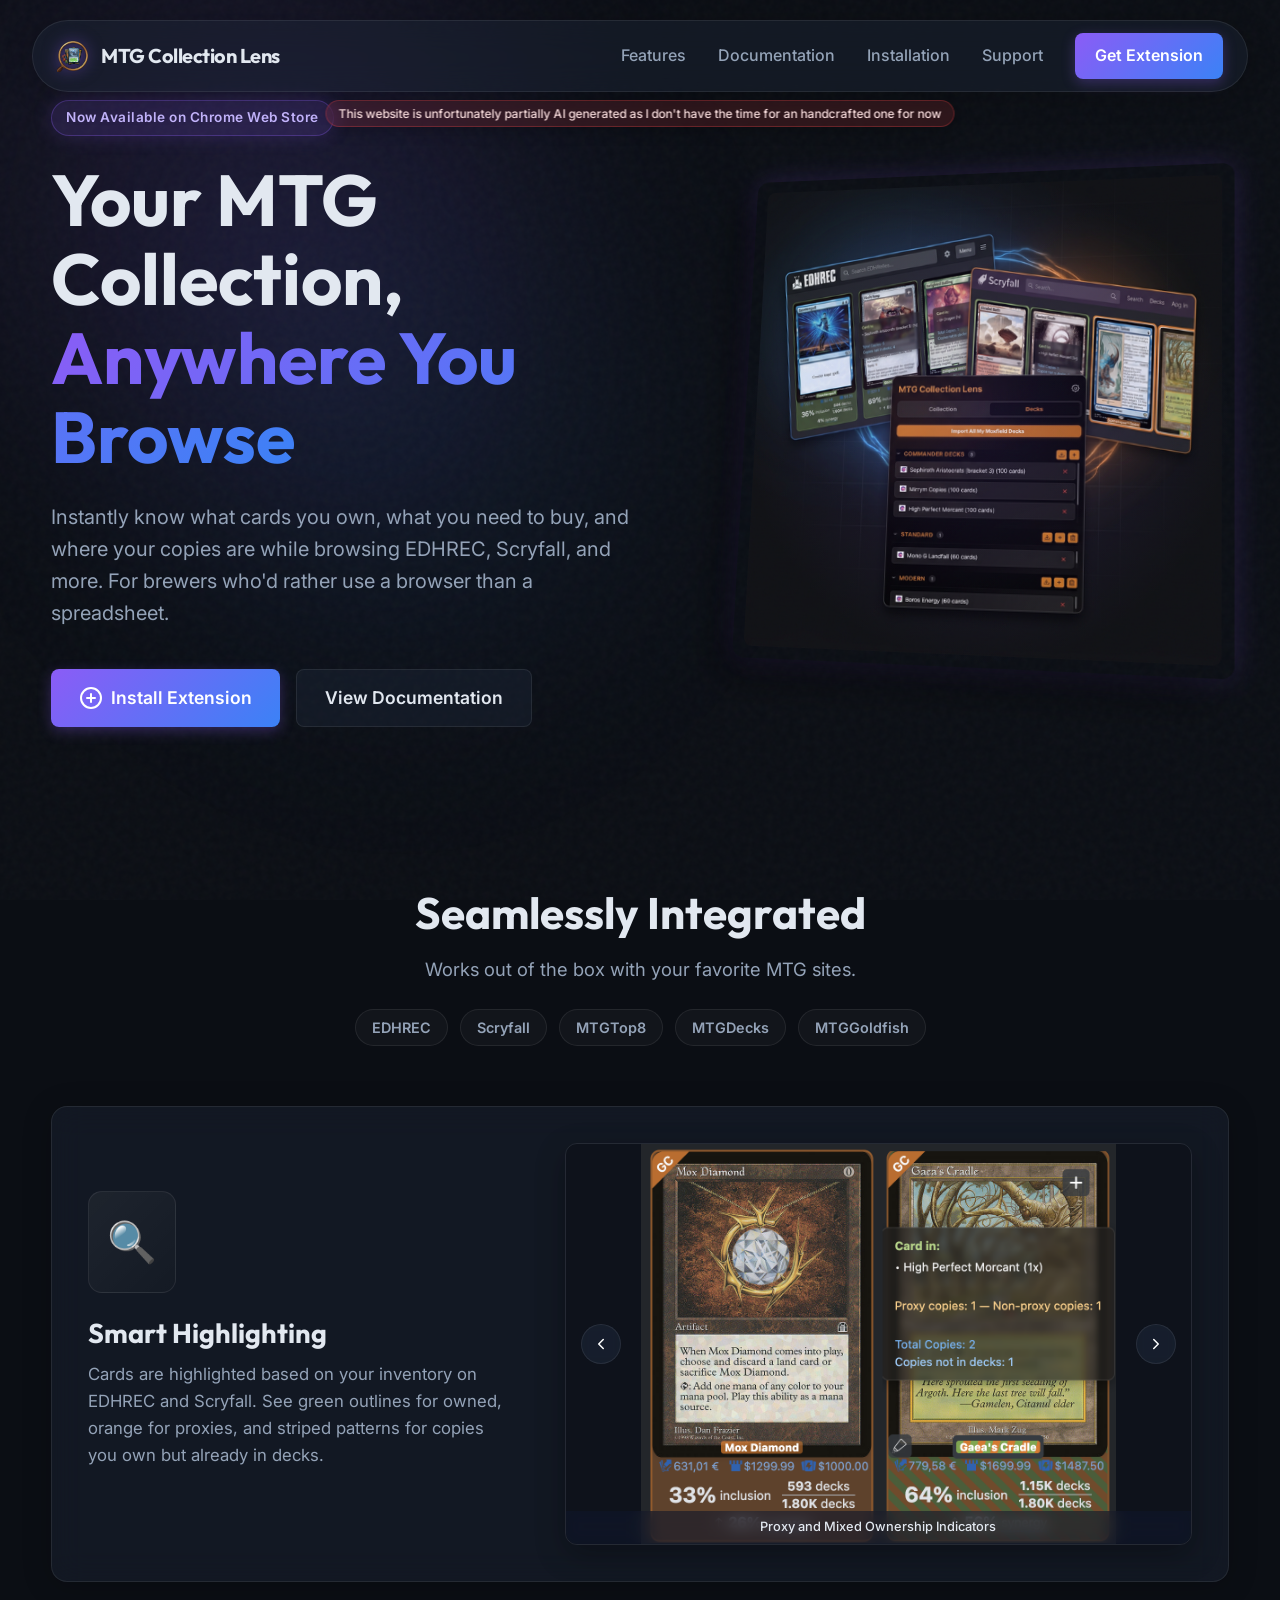
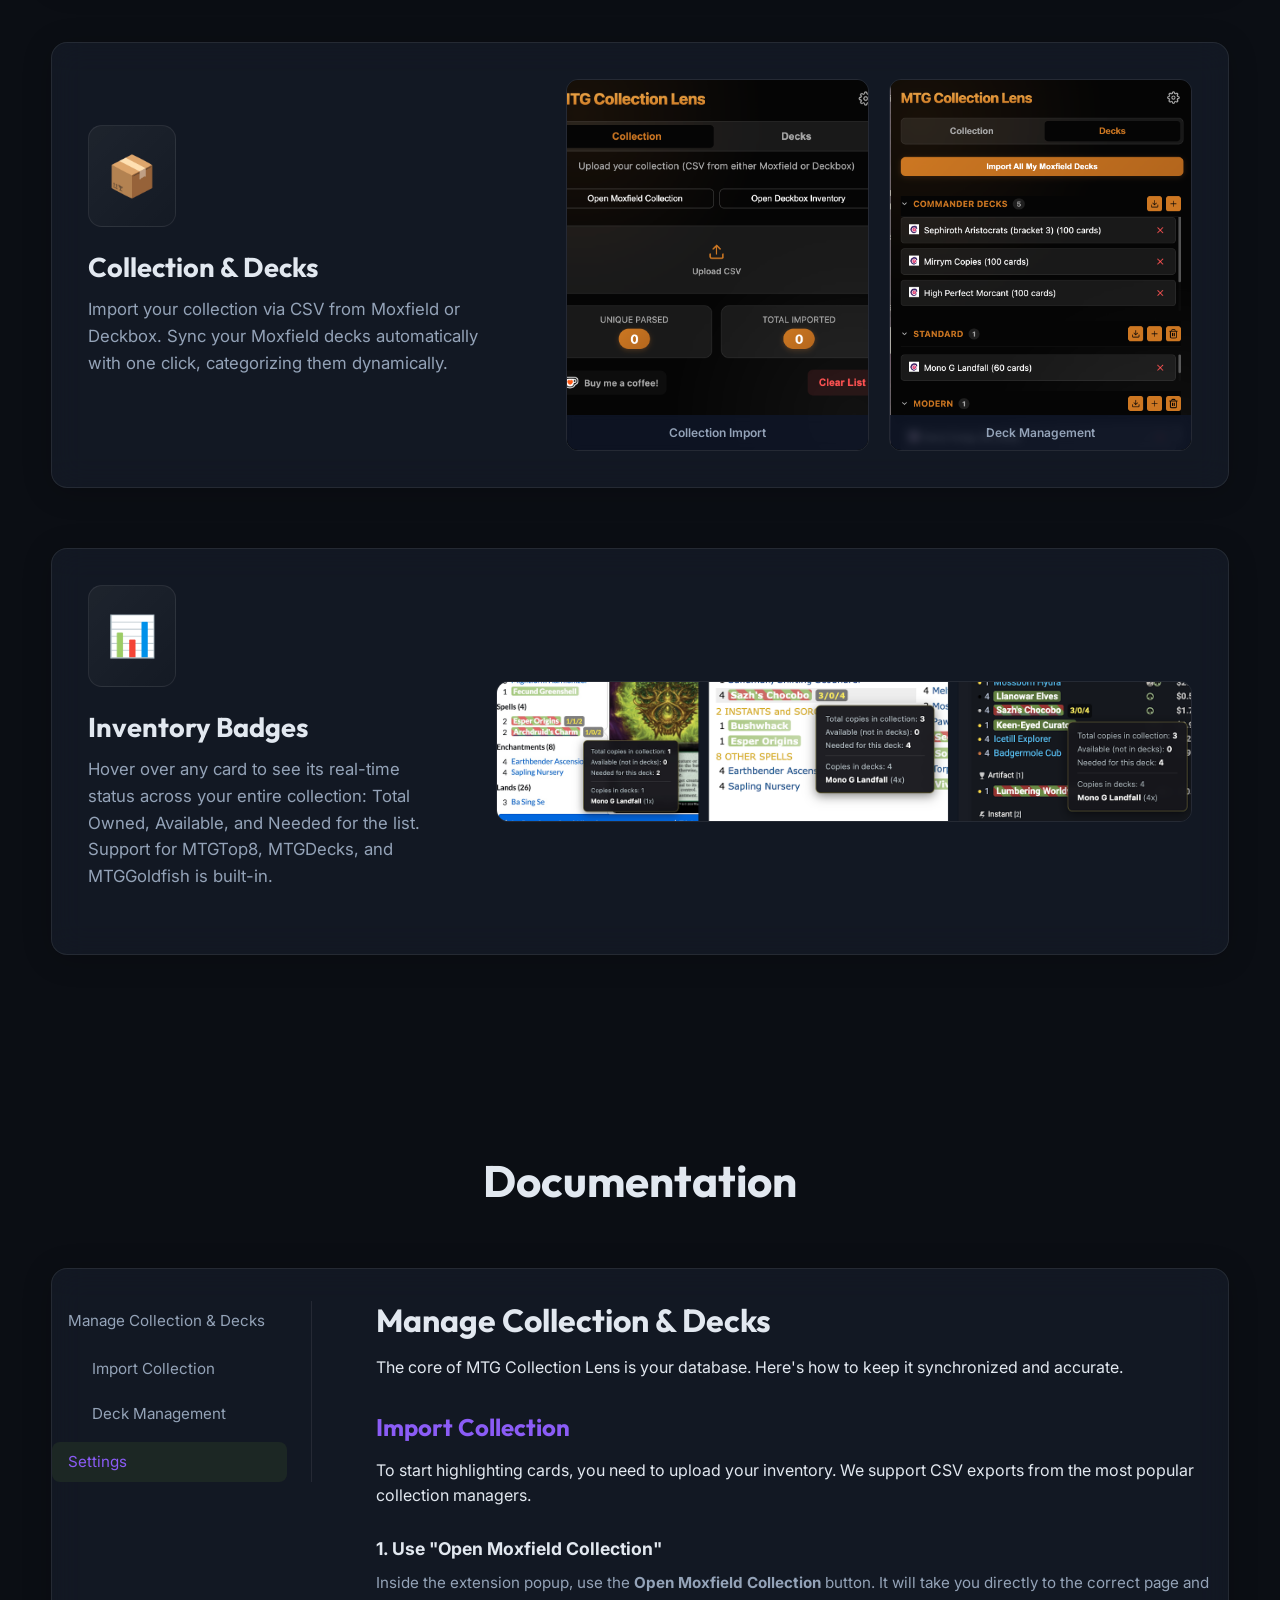
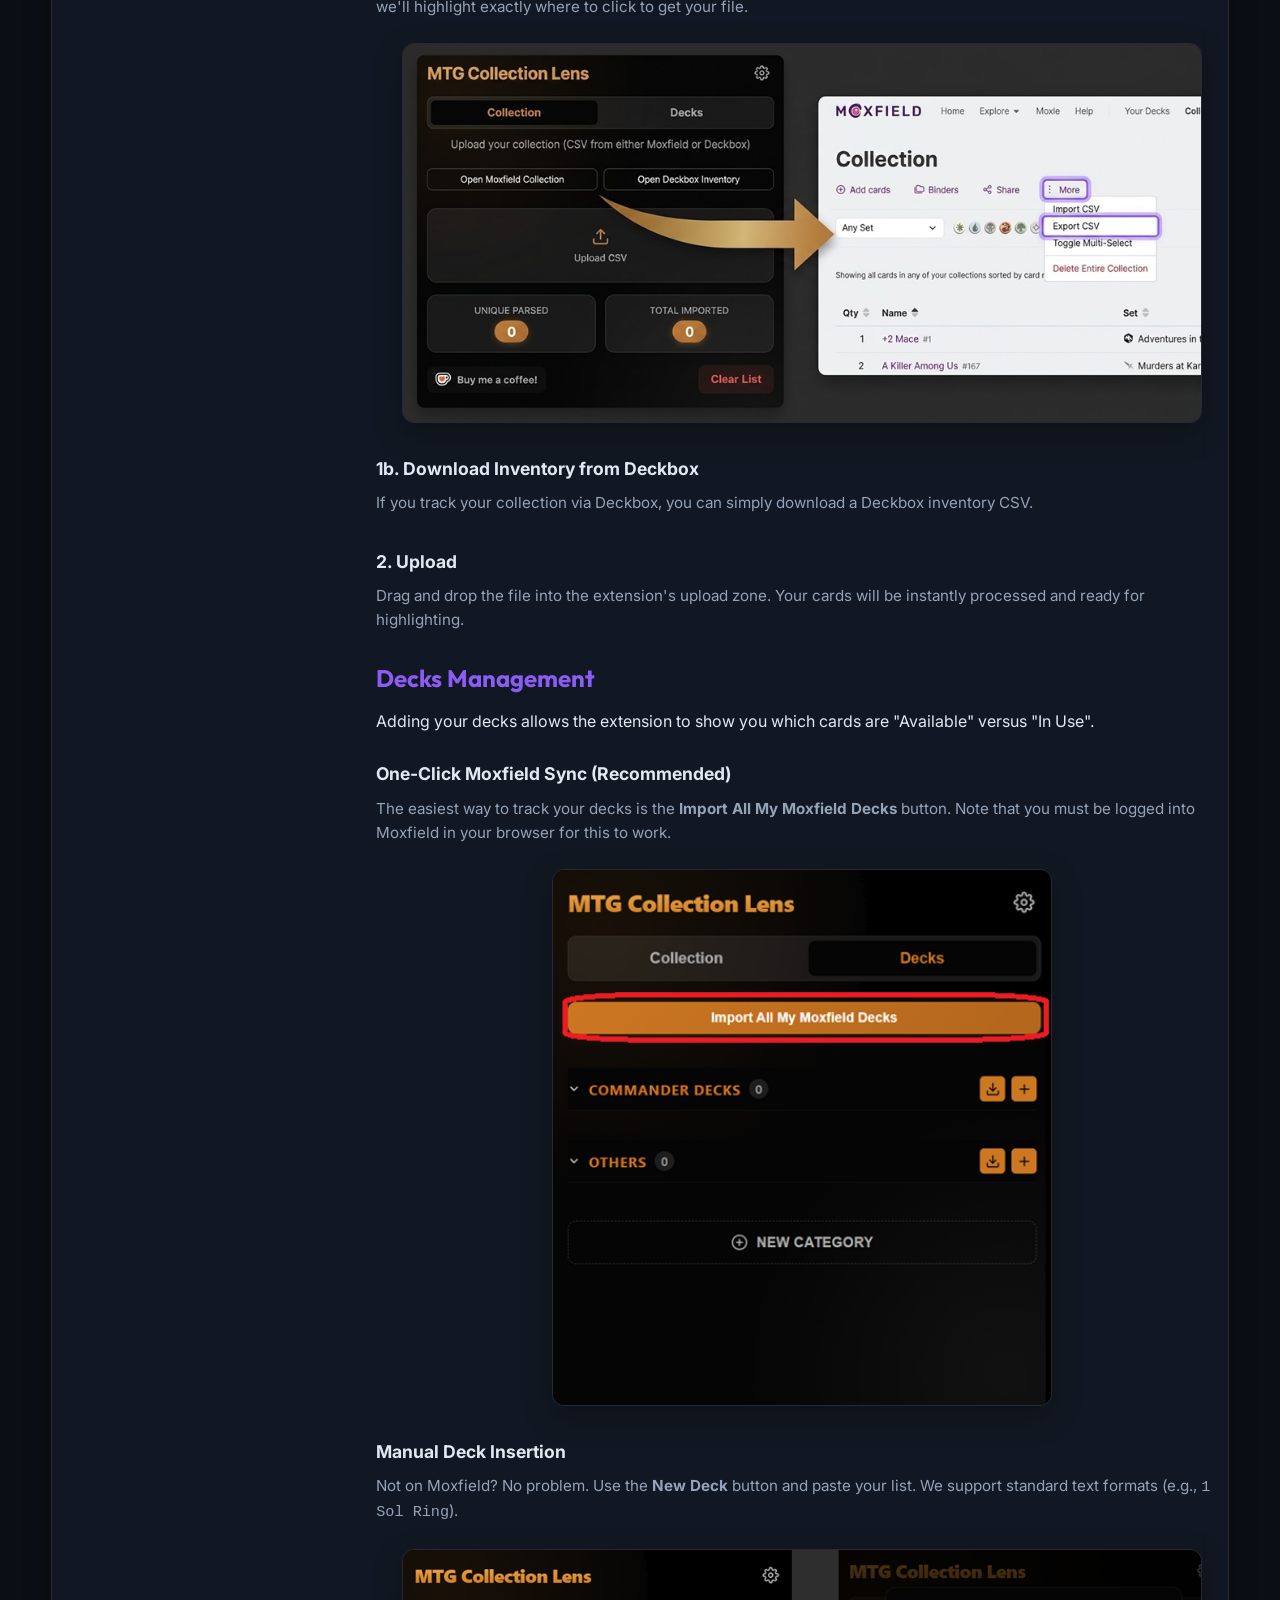
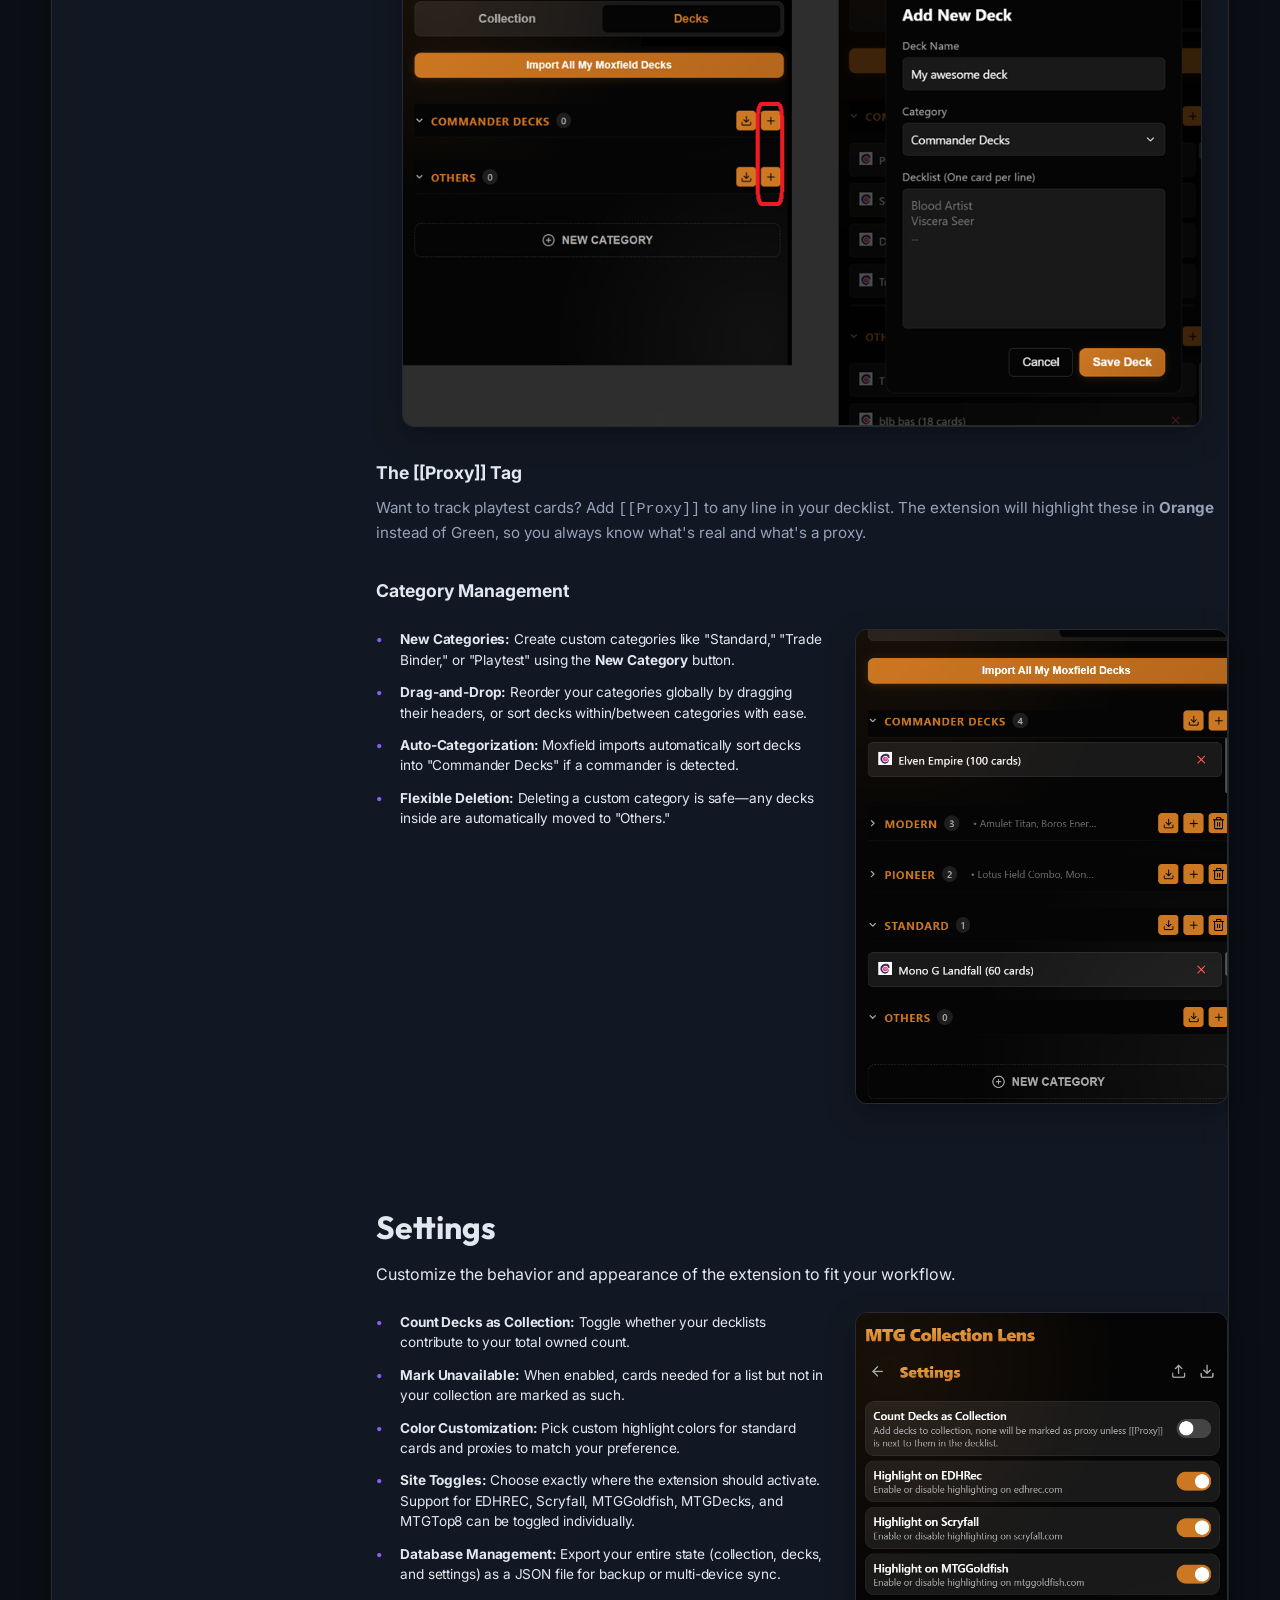
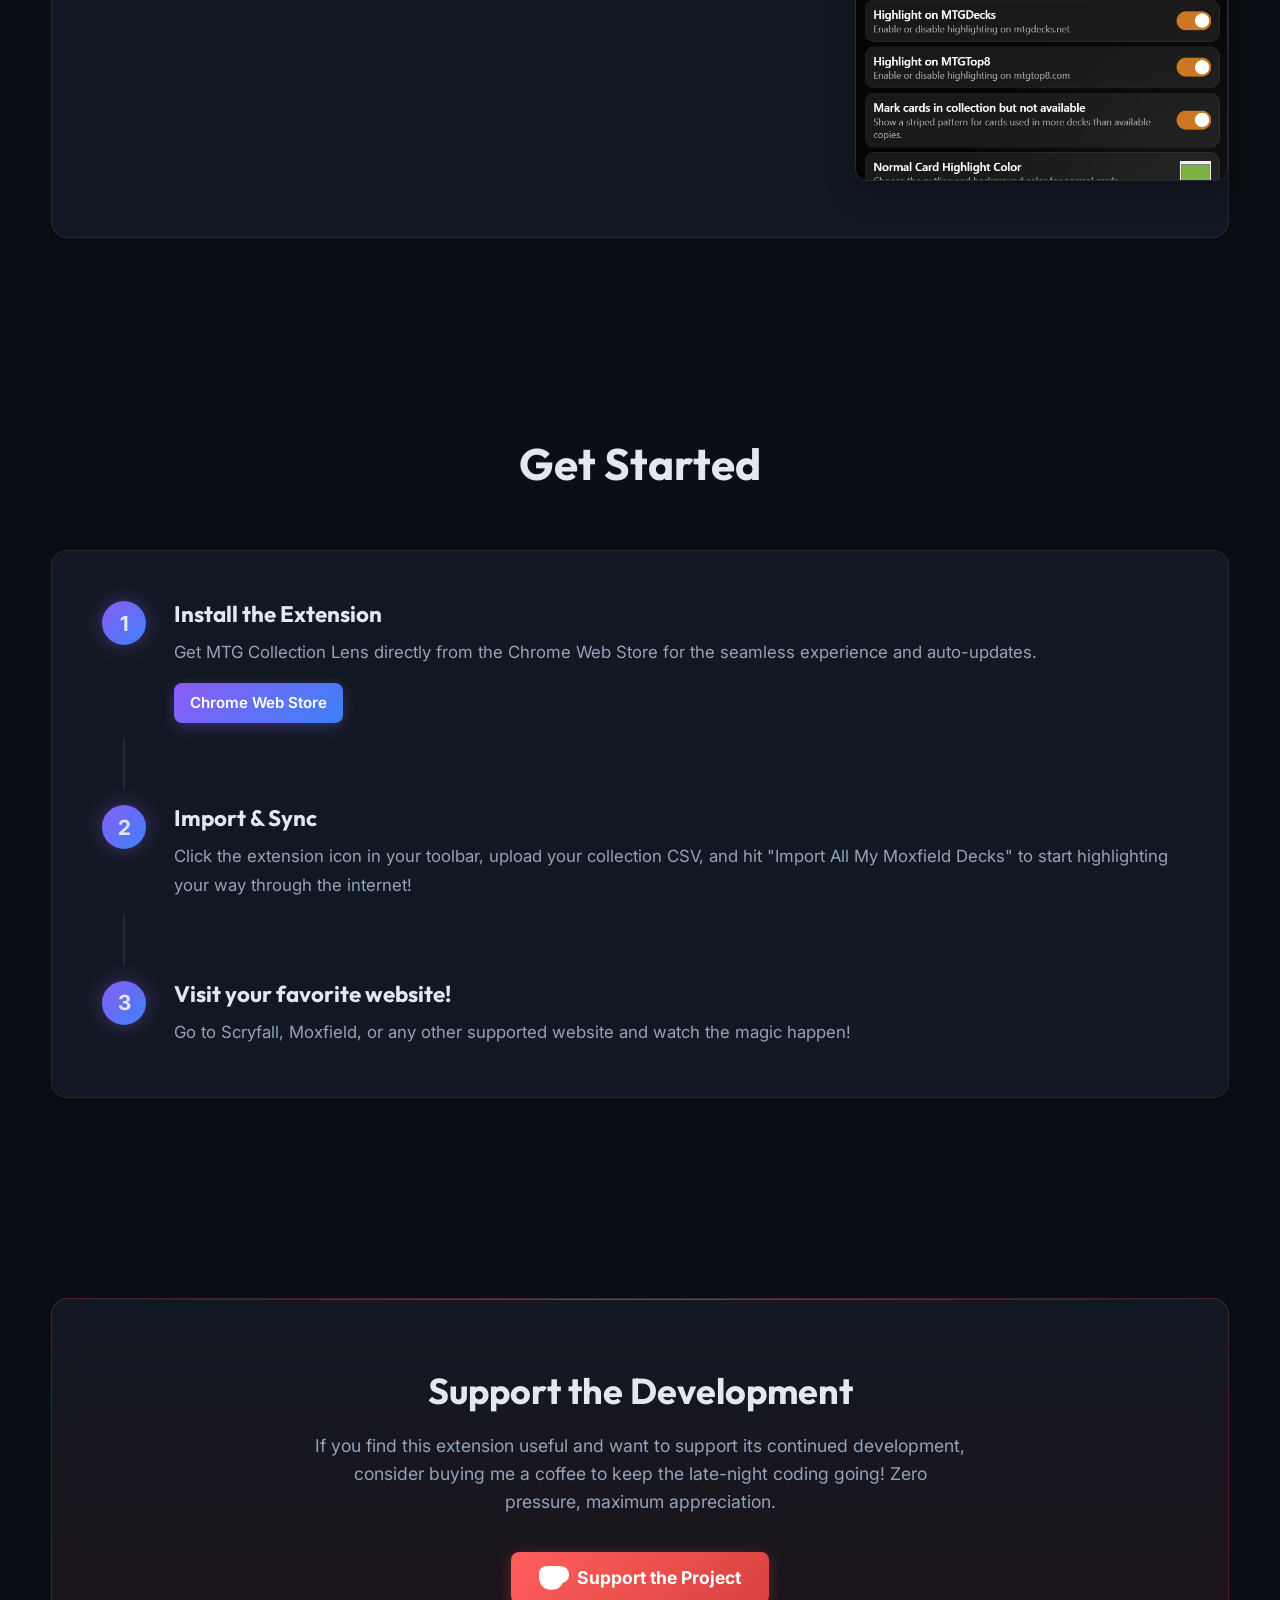
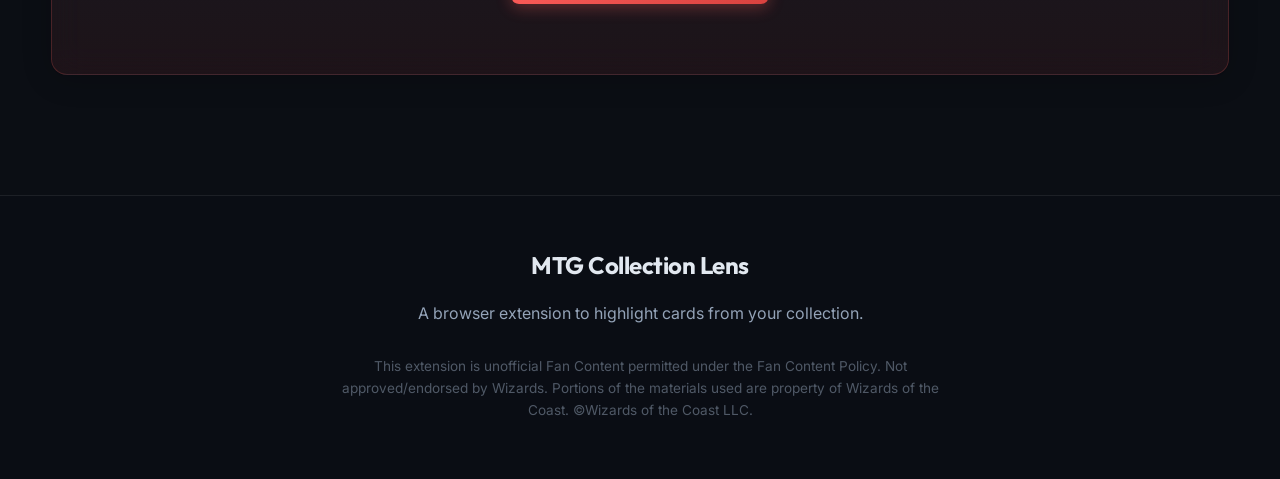
==== index.html @ a8553874 "Proper links." ====
<!DOCTYPE html>
<html lang="en">

<head>
    <meta charset="UTF-8">
    <meta name="viewport" content="width=device-width, initial-scale=1.0">
    <title>MTG Collection Lens | Chrome Extension</title>
    <meta name="description"
        content="A browser extension to highlight Magic: The Gathering cards from your collection while browsing EDHREC, Scryfall, MTGTop8, and more.">
    <link rel="preconnect" href="https://fonts.googleapis.com">
    <link rel="preconnect" href="https://fonts.gstatic.com" crossorigin>
    <link
        href="https://fonts.googleapis.com/css2?family=Inter:wght@300;400;500;600;800&family=Outfit:wght@400;700;900&display=swap"
        rel="stylesheet">
    <link rel="stylesheet" href="styles.css">
    <link rel="icon" href="logo_a.png">
</head>

<body>
    <div class="glow-bg"></div>
    <div class="grain-overlay"></div>

    <nav class="navbar glass-panel">
        <div class="nav-content">
            <div class="logo">
                <img src="logo_a.png" alt="Logo" class="logo-img">
                <span class="logo-text">MTG Collection Lens</span>
            </div>
            <div class="nav-links">
                <a href="#features" class="nav-link">Features</a>
                <a href="#documentation" class="nav-link">Documentation</a>
                <a href="#installation" class="nav-link">Installation</a>
                <a href="#support" class="nav-link">Support</a>
                <a href="https://chromewebstore.google.com/detail/mtg-collection-lens/nkgmdnkmdkafgjmckimpjafpmlcgfnpl"
                    target="_blank" class="btn btn-primary">Get Extension</a>
            </div>
        </div>
    </nav>
    <div class="ai-disclaimer-banner">
        <span>This website is unfortunately partially AI generated as I don't have the time for an handcrafted one for
            now</span>
    </div>

    <main>
        <header class="hero">
            <div class="hero-content">
                <div class="hero-badge">Now Available on Chrome Web Store</div>
                <h1 class="hero-title">Your MTG Collection,<br><span class="gradient-text">Anywhere You Browse</span>
                </h1>
                <p class="hero-subtitle">Instantly know what cards you own, what you need to buy, and where your copies
                    are while browsing EDHREC, Scryfall, and more. For brewers who'd rather use a browser than a
                    spreadsheet.</p>
                <div class="hero-actions">
                    <a href="https://chromewebstore.google.com/detail/mtg-collection-lens/nkgmdnkmdkafgjmckimpjafpmlcgfnpl"
                        target="_blank" class="btn btn-primary btn-large">
                        <svg viewBox="0 0 24 24" width="24" height="24" stroke="currentColor" stroke-width="2"
                            fill="none" stroke-linecap="round" stroke-linejoin="round" class="icon"
                            style="margin-right: 8px;">
                            <circle cx="12" cy="12" r="10"></circle>
                            <line x1="12" y1="8" x2="12" y2="16"></line>
                            <line x1="8" y1="12" x2="16" y2="12"></line>
                        </svg>
                        Install Extension
                    </a>
                    <a href="#installation" class="btn btn-secondary btn-large">View Documentation</a>
                </div>
            </div>
            <div class="hero-visual">
                <div class="mockup-container">
                    <img src="Docs/hero_v2.png" alt="MTG Collection Lens Interface" class="mockup-img">
                    <div class="glow-effect"></div>
                </div>
            </div>
        </header>

        <section id="features" class="section">
            <div class="section-header">
                <h2 class="section-title">Seamlessly Integrated</h2>
                <p class="section-subtitle">Works out of the box with your favorite MTG sites.</p>
                <div class="site-badges">
                    <a href="https://edhrec.com" target="_blank" class="site-badge">EDHREC</a>
                    <a href="https://scryfall.com" target="_blank" class="site-badge">Scryfall</a>
                    <a href="https://mtgtop8.com" target="_blank" class="site-badge">MTGTop8</a>
                    <a href="https://mtgdecks.net" target="_blank" class="site-badge">MTGDecks</a>
                    <a href="https://www.mtggoldfish.com" target="_blank" class="site-badge">MTGGoldfish</a>
                </div>
            </div>

            <div class="features-grid">
                <!-- Highlighting -->
                <div class="feature-card glass-panel feature-card-full">
                    <div class="feature-card-content">
                        <div class="feature-icon">🔍</div>
                        <h3 class="feature-title">Smart Highlighting</h3>
                        <p class="feature-text">Cards are highlighted based on your inventory on EDHREC and Scryfall.
                            See green outlines for owned, orange for proxies, and striped patterns for copies you own
                            but already in decks.</p>
                    </div>
                    <div class="carousel-container" style="flex: 1.5; margin-top: 0;">
                        <div class="carousel-track">
                            <div class="carousel-slide active">
                                <img src="Docs/HaveCards_EDHREC.png" loading="lazy" alt="EDHREC Highlighting">
                                <div class="carousel-caption">EDHREC Highlighting with Deck Breakdown</div>
                            </div>
                            <div class="carousel-slide">
                                <img src="Docs/ProxyEDHRec.png" loading="lazy" alt="EDHREC Proxy Highlighting">
                                <div class="carousel-caption">Proxy and Mixed Ownership Indicators</div>
                            </div>
                            <div class="carousel-slide">
                                <img src="Docs/Scryfall.png" loading="lazy" alt="Scryfall Highlighting">
                                <div class="carousel-caption">Scryfall Integration with Visual Outlines</div>
                            </div>
                        </div>
                        <button class="carousel-btn prev" aria-label="Previous Slide">
                            <svg viewBox="0 0 24 24" width="18" height="18" stroke="currentColor" stroke-width="2"
                                fill="none" stroke-linecap="round" stroke-linejoin="round">
                                <polyline points="15 18 9 12 15 6"></polyline>
                            </svg>
                        </button>
                        <button class="carousel-btn next" aria-label="Next Slide">
                            <svg viewBox="0 0 24 24" width="18" height="18" stroke="currentColor" stroke-width="2"
                                fill="none" stroke-linecap="round" stroke-linejoin="round">
                                <polyline points="9 18 15 12 9 6"></polyline>
                            </svg>
                        </button>
                    </div>
                </div>



                <!-- Collection & Decks -->
                <div class="feature-card glass-panel feature-card-full">
                    <div class="feature-card-content">
                        <div class="feature-icon">📦</div>
                        <h3 class="feature-title">Collection & Decks</h3>
                        <p class="feature-text">Import your collection via CSV from Moxfield or Deckbox. Sync your
                            Moxfield
                            decks automatically with one click, categorizing them dynamically.</p>
                    </div>
                    <div class="feature-images-prominent" style="flex: 1.5; margin-top: 0;">
                        <div class="feature-img-wrapper">
                            <span class="img-label">Collection Import</span>
                            <img src="Docs/coll_a.png" loading="lazy" alt="Collection Import">
                        </div>
                        <div class="feature-img-wrapper">
                            <span class="img-label">Deck Management</span>
                            <img src="Docs/deck_a.png" loading="lazy" alt="Deck View">
                        </div>
                    </div>
                </div>

                <!-- Detailed Tooltips -->
                <div class="feature-card glass-panel feature-card-full">
                    <div class="feature-card-content">
                        <div class="feature-icon">📊</div>
                        <h3 class="feature-title">Inventory Badges</h3>
                        <p class="feature-text">Hover over any card to see its
                            real-time status across your entire collection: Total Owned, Available, and Needed for
                            the
                            list. Support for MTGTop8, MTGDecks, and MTGGoldfish is built-in.</p>
                    </div>
                    <div style="flex: 2;">
                        <img src="Docs/FastPath.png" loading="lazy" alt="Compact Highlighting" class="feature-img-full"
                            style="max-width: 1000px; margin: 0; display: block;">
                    </div>
                </div>
        </section>

        <section id="documentation" class="section">
            <div class="section-header">
                <h2 class="section-title">Documentation</h2>
            </div>

            <div class="doc-container glass-panel">
                <div class="doc-sidebar">
                    <a href="#doc-manage" class="doc-side-link active">Manage Collection & Decks</a>
                    <div class="doc-side-sub">
                        <a href="#doc-import" class="doc-side-link">Import Collection</a>
                        <a href="#doc-add-decks" class="doc-side-link">Deck Management</a>
                    </div>
                    <a href="#doc-settings" class="doc-side-link">Settings</a>
                </div>

                <div class="doc-content">
                    <!-- Manage Collection & Decks -->
                    <div id="doc-manage" class="doc-section">
                        <h3 class="doc-title">Manage Collection & Decks</h3>
                        <p>The core of MTG Collection Lens is your database. Here's how to keep it synchronized and
                            accurate.</p>

                        <!-- Import Collection -->
                        <div id="doc-import" class="doc-subsection">
                            <h4 class="doc-subtitle">Import Collection</h4>
                            <p>To start highlighting cards, you need to upload your inventory. We support CSV exports
                                from the most popular collection managers.</p>
                            <br>

                            <div class="doc-step">
                                <h5>1. Use "Open Moxfield Collection"</h5>
                                <p>Inside the extension popup, use the <strong>Open Moxfield Collection</strong> button.
                                    It will take you directly to the correct page and we'll highlight exactly where to
                                    click to get your file.</p>
                                <img src="Docs/coll_to_mox.png" alt="Moxfield Collection Link" class="doc-screenshot">
                            </div>

                            <div class="doc-step">
                                <h5>1b. Download Inventory from Deckbox</h5>
                                <p>If you track your collection via Deckbox, you can simply download a Deckbox inventory
                                    CSV.</p>
                            </div>

                            <div class="doc-step">
                                <h5>2. Upload</h5>
                                <p>Drag and drop the file into the extension's upload zone. Your cards will be instantly
                                    processed and ready for highlighting.</p>
                            </div>
                        </div>

                        <!-- Add Decks -->
                        <div id="doc-add-decks" class="doc-subsection">
                            <h4 class="doc-subtitle">Decks Management</h4>
                            <p>Adding your decks allows the extension to show you which cards are "Available" versus "In
                                Use".</p>
                            <br>
                            <div class="doc-step">
                                <h5>One-Click Moxfield Sync (Recommended)</h5>
                                <p>The easiest way to track your decks is the <strong>Import All My Moxfield
                                        Decks</strong> button. Note that you must be logged into Moxfield in your
                                    browser for this to work.</p>
                                <img src="Docs/import_settings.png" alt="Import Settings"
                                    class="doc-screenshot doc-screenshot-small">
                            </div>

                            <div class="doc-step">
                                <h5>Manual Deck Insertion</h5>
                                <p>Not on Moxfield? No problem. Use the <strong>New Deck</strong> button and paste your
                                    list. We support standard text formats (e.g., <code>1 Sol Ring</code>).</p>
                                <img src="Docs/add_new_deck.png" alt="Add New Deck" class="doc-screenshot">
                            </div>

                            <div class="doc-step">
                                <h5>The [[Proxy]] Tag</h5>
                                <p>Want to track playtest cards? Add <code>[[Proxy]]</code> to any line in your
                                    decklist. The extension will highlight these in <strong>Orange</strong> instead of
                                    Green, so you always know what's real and what's a proxy.</p>
                            </div>


                            <div class="doc-step">
                                <h5>Category Management</h5>
                                <div class="doc-side-by-side">
                                    <div class="doc-side-text">
                                        <ul class="settings-list compact-font">
                                            <li><strong>New Categories:</strong> Create custom categories like
                                                "Standard," "Trade Binder," or "Playtest" using the <strong>New
                                                    Category</strong> button.</li>
                                            <li><strong>Drag-and-Drop:</strong> Reorder your categories globally by
                                                dragging their headers, or sort decks within/between categories with
                                                ease.</li>
                                            <li><strong>Auto-Categorization:</strong> Moxfield imports automatically
                                                sort decks into "Commander Decks" if a commander is detected.</li>
                                            <li><strong>Flexible Deletion:</strong> Deleting a custom category is
                                                safe—any decks inside are automatically moved to "Others."</li>
                                        </ul>
                                    </div>
                                    <div class="doc-side-image">
                                        <img src="Docs/categories_wb.png" alt="Category Management"
                                            class="doc-screenshot">
                                    </div>
                                </div>
                            </div>
                        </div>
                    </div>

                    <!-- Settings -->
                    <div id="doc-settings" class="doc-section">
                        <h3 class="doc-title">Settings</h3>
                        <p>Customize the behavior and appearance of the extension to fit your workflow.</p>

                        <div class="doc-side-by-side">
                            <div class="doc-side-text">
                                <ul class="settings-list compact-font">
                                    <li><strong>Count Decks as Collection:</strong> Toggle whether your decklists
                                        contribute to your total owned count.</li>
                                    <li><strong>Mark Unavailable:</strong> When enabled, cards needed for a list but not
                                        in your collection are marked as such.</li>
                                    <li><strong>Color Customization:</strong> Pick custom highlight colors for standard
                                        cards and proxies to match your preference.</li>
                                    <li><strong>Site Toggles:</strong> Choose exactly where the extension should
                                        activate. Support for EDHREC, Scryfall, MTGGoldfish, MTGDecks, and MTGTop8 can
                                        be toggled individually.</li>
                                    <li><strong>Database Management:</strong> Export your entire state (collection,
                                        decks, and settings) as a JSON file for backup or multi-device sync.</li>
                                </ul>
                            </div>
                            <div class="doc-side-image">
                                <img src="Docs/settings_tab.png" alt="Settings Tab" class="doc-screenshot">
                            </div>
                        </div>
                    </div>
                </div>
            </div>
        </section>

        <section id="installation" class="section alt-bg">
            <div class="section-header">
                <h2 class="section-title">Get Started</h2>
            </div>

            <div class="install-steps glass-panel">
                <div class="step">
                    <div class="step-num">1</div>
                    <div class="step-content">
                        <h3>Install the Extension</h3>
                        <p>Get MTG Collection Lens directly from the Chrome Web Store for the seamless experience and
                            auto-updates.</p>
                        <a href="https://chromewebstore.google.com/detail/mtg-collection-lens/nkgmdnkmdkafgjmckimpjafpmlcgfnpl"
                            target="_blank" class="btn btn-primary btn-small mt-3">Chrome Web Store</a>
                    </div>
                </div>

                <div class="step-divider"></div>

                <div class="step">
                    <div class="step-num">2</div>
                    <div class="step-content">
                        <h3>Import & Sync</h3>
                        <p>Click the extension icon in your toolbar, upload your collection CSV, and hit "Import All My
                            Moxfield Decks" to start highlighting your way through the internet!</p>
                    </div>
                </div>

                <div class="step-divider"></div>

                <div class="step">
                    <div class="step-num">3</div>
                    <div class="step-content">
                        <h3>Visit your favorite website!</h3>
                        <p>Go to Scryfall, Moxfield, or any other supported website and watch the magic happen!</p>
                    </div>
                </div>

            </div>
        </section>

        <section id="support" class="section ko-fi-section">
            <div class="glass-panel ko-fi-panel">
                <h2 class="ko-fi-title">Support the Development</h2>
                <p class="ko-fi-text">If you find this extension useful and want to support its continued development,
                    consider buying me a coffee to keep the late-night coding going! Zero pressure, maximum
                    appreciation.</p>
                <a href="https://ko-fi.com/" target="_blank" class="btn ko-fi-btn">
                    <img src="logomarkLogo.webp" alt="Support" class="ko-fi-icon"
                        style="height: 24px; margin-right: 8px; filter: brightness(0) invert(1);">
                    Support the Project
                </a>
            </div>
        </section>
    </main>

    <footer>
        <div class="footer-content">
            <div class="logo-text">MTG Collection Lens</div>
            <p>A browser extension to highlight cards from your collection.</p>
            <p class="disclaimer">This extension is unofficial Fan Content permitted under the Fan Content Policy. Not
                approved/endorsed by Wizards. Portions of the materials used are property of Wizards of the Coast.
                ©Wizards of the Coast LLC.</p>
        </div>
    </footer>

    <script src="script.js"></script>
</body>

</html>
---- styles.css ----
:root {
    --bg-color: #0B0E14;
    --text-main: #E2E8F0;
    --text-muted: #94A3B8;
    --primary: #8B5CF6;
    --primary-hover: #7C3AED;
    --secondary: #1E293B;
    --glass-bg: rgba(30, 41, 59, 0.4);
    --glass-border: rgba(255, 255, 255, 0.08);
    --glass-highlight: rgba(255, 255, 255, 0.12);
    --accent-gradient: linear-gradient(135deg, #8B5CF6 0%, #3B82F6 100%);
}

* {
    margin: 0;
    padding: 0;
    box-sizing: border-box;
}

body {
    font-family: 'Inter', sans-serif;
    background-color: var(--bg-color);
    color: var(--text-main);
    line-height: 1.6;
    overflow-x: hidden;
    position: relative;
    scroll-behavior: smooth;
}

/* Background Effects */
.glow-bg {
    position: fixed;
    top: -20%;
    left: -10%;
    width: 60vw;
    height: 60vw;
    border-radius: 50%;
    background: radial-gradient(circle, rgba(139, 92, 246, 0.15) 0%, transparent 70%);
    z-index: -2;
    filter: blur(80px);
}

.glow-bg::after {
    content: '';
    position: fixed;
    bottom: -20%;
    right: -10%;
    width: 50vw;
    height: 50vw;
    border-radius: 50%;
    background: radial-gradient(circle, rgba(59, 130, 246, 0.12) 0%, transparent 70%);
    filter: blur(80px);
}

.grain-overlay {
    position: fixed;
    top: 0;
    left: 0;
    width: 100%;
    height: 100%;
    background-image: url("data:image/svg+xml,%3Csvg viewBox='0 0 200 200' xmlns='http://www.w3.org/2000/svg'%3E%3Cfilter id='noiseFilter'%3E%3CfeTurbulence type='fractalNoise' baseFrequency='0.65' numOctaves='3' stitchTiles='stitch'/%3E%3C/filter%3E%3Crect width='100%25' height='100%25' filter='url(%23noiseFilter)' opacity='0.03'/%3E%3C/svg%3E");
    pointer-events: none;
    z-index: -1;
}

/* Typography */
h1,
h2,
h3,
h4 {
    font-family: 'Outfit', sans-serif;
    font-weight: 700;
    line-height: 1.2;
}

.gradient-text {
    background: var(--accent-gradient);
    -webkit-background-clip: text;
    -webkit-text-fill-color: transparent;
    background-clip: text;
}

/* Utilities */
.glass-panel {
    background: var(--glass-bg);
    backdrop-filter: blur(16px);
    -webkit-backdrop-filter: blur(16px);
    border: 1px solid var(--glass-border);
    border-radius: 16px;
    box-shadow: 0 4px 30px rgba(0, 0, 0, 0.2);
}

/* Buttons */
.btn {
    display: inline-flex;
    align-items: center;
    justify-content: center;
    padding: 10px 20px;
    border-radius: 8px;
    font-weight: 600;
    text-decoration: none;
    transition: all 0.3s cubic-bezier(0.4, 0, 0.2, 1);
    cursor: pointer;
    border: none;
    outline: none;
}

.btn-primary {
    background: var(--accent-gradient);
    color: white;
    box-shadow: 0 4px 14px rgba(139, 92, 246, 0.3);
}

.btn-primary:hover {
    transform: translateY(-2px);
    box-shadow: 0 6px 20px rgba(139, 92, 246, 0.5);
}

.btn-secondary {
    background: var(--glass-bg);
    color: var(--text-main);
    border: 1px solid var(--glass-border);
}

.btn-secondary:hover {
    background: var(--glass-highlight);
    border-color: rgba(255, 255, 255, 0.2);
}

.btn-large {
    padding: 14px 28px;
    font-size: 1.1rem;
}

.btn-small {
    padding: 8px 16px;
    font-size: 0.95rem;
}

/* Navbar */
.navbar {
    position: fixed;
    top: 20px;
    left: 50%;
    transform: translateX(-50%);
    width: 95%;
    max-width: 1600px;
    z-index: 100;
    padding: 12px 24px;
    border-radius: 100px;
    transition: all 0.4s ease;
}

.navbar.scrolled {
    background: rgba(15, 23, 42, 0.85);
    backdrop-filter: blur(20px);
    border: 1px solid rgba(255, 255, 255, 0.1);
    top: 15px;
    box-shadow: 0 10px 30px rgba(0, 0, 0, 0.3);
}

.nav-content {
    display: flex;
    justify-content: space-between;
    align-items: center;
}

.logo {
    display: flex;
    align-items: center;
    gap: 12px;
}

.logo-img {
    height: 32px;
    filter: drop-shadow(0 0 8px rgba(139, 92, 246, 0.5));
}

.logo-text {
    font-family: 'Outfit', sans-serif;
    font-weight: 700;
    font-size: 1.25rem;
    letter-spacing: -0.5px;
}

.nav-links {
    display: flex;
    align-items: center;
    gap: 32px;
}

.nav-link {
    color: var(--text-muted);
    text-decoration: none;
    font-weight: 500;
    transition: color 0.3s ease;
}

.nav-link:hover {
    color: var(--text-main);
}

/* AI Disclaimer Banner */
.ai-disclaimer-banner {
    position: absolute;
    top: 100px;
    /* Moved lower, scrolls with page */
    left: 50%;
    transform: translateX(-50%);
    background: rgba(239, 68, 68, 0.15);
    /* Soft red background */
    backdrop-filter: blur(8px);
    border: 1px solid rgba(239, 68, 68, 0.3);
    color: #FEE2E2;
    padding: 3px 12px;
    border-radius: 100px;
    font-size: 0.75rem;
    font-weight: 500;
    z-index: 99;
    text-align: center;
    box-shadow: 0 4px 15px rgba(0, 0, 0, 0.2);
    pointer-events: none;
    /* Don't interfere with clicks */
}

@media (max-width: 900px) {
    .ai-disclaimer-banner {
        top: 15px;
        /* Above or below mobile nav depending on placement */
        position: relative;
        left: 0;
        transform: none;
        margin: 100px 5% 20px;
        width: 90%;
        border-radius: 8px;
    }
}

/* Header / Hero */
.hero {
    min-height: 80vh;
    /* Reduced from 100vh to make content start sooner */
    display: flex;
    align-items: center;
    justify-content: center;
    padding: 100px 4% 60px;
    max-width: 1600px;
    margin: 0 auto;
    gap: 80px;
}

.hero-content {
    flex: 1.2;
    max-width: 800px;
}

.hero-badge {
    display: inline-block;
    padding: 6px 14px;
    background: rgba(139, 92, 246, 0.15);
    border: 1px solid rgba(139, 92, 246, 0.3);
    border-radius: 100px;
    color: #C4B5FD;
    font-size: 0.85rem;
    font-weight: 600;
    margin-bottom: 24px;
    letter-spacing: 0.5px;
    box-shadow: 0 0 20px rgba(139, 92, 246, 0.2);
}

.hero-title {
    font-size: 4.5rem;
    margin-bottom: 24px;
    line-height: 1.1;
}

.hero-subtitle {
    font-size: 1.25rem;
    color: var(--text-muted);
    margin-bottom: 40px;
    line-height: 1.6;
}

.hero-actions {
    display: flex;
    gap: 16px;
    flex-wrap: wrap;
}

.hero-visual {
    flex: 1;
    perspective: 1200px;
}

.mockup-container {
    padding: 12px;
    transform: rotateY(-12deg) rotateX(8deg);
    transition: transform 0.6s cubic-bezier(0.25, 0.46, 0.45, 0.94), box-shadow 0.6s ease;
    box-shadow: -20px 20px 40px rgba(0, 0, 0, 0.4), 0 0 30px rgba(139, 92, 246, 0.2);
    position: relative;
    border-radius: 12px;
}

.mockup-container:hover {
    transform: rotateY(0deg) rotateX(0deg);
    box-shadow: 0 10px 40px rgba(0, 0, 0, 0.3), 0 0 40px rgba(139, 92, 246, 0.3);
}

.mockup-img {
    width: 100%;
    border-radius: 8px;
    display: block;
}

.glow-effect {
    position: absolute;
    top: 0;
    left: 0;
    width: 100%;
    height: 100%;
    background: radial-gradient(circle at var(--mouse-x, 50%) var(--mouse-y, 50%), rgba(139, 92, 246, 0.15), transparent 70%);
    pointer-events: none;
    z-index: 10;
}

/* Sections */
.section {
    padding: 100px 4%;
    max-width: 1500px;
    margin: 0 auto;
}

.section-header {
    text-align: center;
    margin-bottom: 60px;
}

.section-title {
    font-size: 2.75rem;
    margin-bottom: 16px;
}

.section-subtitle {
    font-size: 1.15rem;
    color: var(--text-muted);
    max-width: 600px;
    margin: 0 auto 24px;
}

.supported-sites {
    display: none;
    /* Replaced by badges */
}

.site-badges {
    display: flex;
    flex-wrap: wrap;
    justify-content: center;
    gap: 12px;
    margin-top: 16px;
}

.site-badge {
    padding: 6px 16px;
    background: rgba(255, 255, 255, 0.03);
    border: 1px solid var(--glass-border);
    border-radius: 100px;
    font-size: 0.9rem;
    font-weight: 600;
    color: var(--text-muted);
    transition: all 0.3s ease;
    text-decoration: none;
    cursor: pointer;
}

.site-badge:hover {
    background: rgba(139, 92, 246, 0.1);
    border-color: rgba(139, 92, 246, 0.4);
    color: var(--primary);
    transform: translateY(-2px);
}

/* Features Grid */
.features-grid {
    display: flex;
    flex-direction: column;
    gap: 60px;
    /* More breathing room between big hero sections */
}

.feature-card {
    padding: 36px;
    transition: transform 0.4s cubic-bezier(0.4, 0, 0.2, 1), box-shadow 0.4s ease;
    display: flex;
    flex-direction: column;
}

.feature-card:hover {
    transform: translateY(-8px);
    box-shadow: 0 15px 40px rgba(0, 0, 0, 0.4), 0 0 20px rgba(139, 92, 246, 0.1) inset;
    border-color: rgba(255, 255, 255, 0.15);
}

.feature-icon {
    font-size: 2.5rem;
    margin-bottom: 24px;
    display: inline-flex;
    padding: 18px;
    background: linear-gradient(135deg, rgba(255, 255, 255, 0.05), rgba(255, 255, 255, 0.01));
    border-radius: 14px;
    border: 1px solid var(--glass-border);
    align-self: flex-start;
}

.feature-title {
    font-size: 1.7rem;
    margin-bottom: 12px;
}

.feature-text {
    color: var(--text-muted);
    margin-bottom: 28px;
    font-size: 1.05rem;
    flex-grow: 1;
}

.feature-images-row {
    display: flex;
    gap: 16px;
    margin-top: auto;
}

.feature-images-row img {
    width: calc(50% - 8px);
    border-radius: 8px;
    border: 1px solid var(--glass-border);
    transition: transform 0.3s ease;
}

.feature-images-row img:hover,
.feature-img-full:hover {
    transform: scale(1.02);
}

.feature-img-full {
    width: 100%;
    border-radius: 12px;
    border: 1px solid var(--glass-border);
    margin-top: auto;
    transition: transform 0.3s ease;
}

.feature-card-wide {
    grid-column: span 2;
    flex-direction: row;
    gap: 40px;
    align-items: center;
}

.feature-card-full {
    width: 100%;
    flex-direction: row;
    gap: 60px;
    align-items: center;
    text-align: left;
}

.feature-card-full .feature-icon {
    align-self: flex-start;
}

.feature-card-full .feature-img-full,
.doc-screenshot {
    margin: 1.5rem auto 0;
    display: block;
}

.doc-screenshot {
    max-width: 800px;
}

.doc-screenshot-small {
    max-width: 500px !important;
}

.feature-card-content {
    flex: 1;
}

.feature-images-prominent {
    flex: 1.5;
    display: flex;
    gap: 20px;
}

.feature-img-wrapper {
    flex: 1;
    position: relative;
    border-radius: 12px;
    overflow: hidden;
    border: 1px solid var(--glass-border);
    transition: transform 0.4s ease, box-shadow 0.4s ease;
}

.feature-img-wrapper:hover {
    transform: scale(1.05) translateY(-5px);
    box-shadow: 0 10px 30px rgba(0, 0, 0, 0.5);
    z-index: 10;
}

.feature-img-wrapper img {
    width: 100%;
    height: 100%;
    object-fit: cover;
    display: block;
}

.img-label {
    position: absolute;
    bottom: 0;
    left: 0;
    right: 0;
    padding: 8px;
    background: rgba(15, 23, 42, 0.8);
    backdrop-filter: blur(4px);
    font-size: 0.75rem;
    font-weight: 600;
    text-align: center;
    color: var(--text-muted);
}

@media (max-width: 992px) {
    .features-grid {
        grid-template-columns: 1fr;
    }

    .feature-card-wide,
    .feature-card-full {
        grid-column: span 1;
        flex-direction: column;
    }

    .feature-card-wide {
        flex-direction: column !important;
    }
}

/* Installation Steps */
.install-steps {
    padding: 50px;
}

.step {
    display: flex;
    gap: 28px;
    align-items: flex-start;
}

.step-num {
    background: var(--accent-gradient);
    width: 44px;
    height: 44px;
    border-radius: 50%;
    display: flex;
    align-items: center;
    justify-content: center;
    font-weight: 700;
    font-size: 1.3rem;
    flex-shrink: 0;
    box-shadow: 0 0 20px rgba(139, 92, 246, 0.4);
}

.step-content h3 {
    font-size: 1.4rem;
    margin-bottom: 10px;
}

.step-content p {
    color: var(--text-muted);
    font-size: 1.05rem;
    line-height: 1.7;
}

.step-content code {
    background: rgba(255, 255, 255, 0.08);
    padding: 3px 8px;
    border-radius: 4px;
    font-family: monospace;
    color: #E2E8F0;
    border: 1px solid rgba(255, 255, 255, 0.1);
}

.step-divider {
    height: 50px;
    width: 2px;
    background: var(--glass-border);
    margin: 16px 0 16px 21px;
}

.mt-3 {
    margin-top: 16px;
}

/* Ko-fi Section */
.ko-fi-section {
    padding-bottom: 120px;
}

.ko-fi-panel {
    text-align: center;
    padding: 70px 40px;
    background: linear-gradient(180deg, rgba(30, 41, 59, 0.4) 0%, rgba(255, 94, 91, 0.08) 100%);
    border-color: rgba(255, 94, 91, 0.2);
    position: relative;
    overflow: hidden;
}

.ko-fi-panel::before {
    content: '';
    position: absolute;
    top: 0;
    left: 0;
    width: 100%;
    height: 1px;
    background: linear-gradient(90deg, transparent, rgba(255, 94, 91, 0.5), transparent);
}

.ko-fi-title {
    font-size: 2.25rem;
    margin-bottom: 20px;
}

.ko-fi-text {
    color: var(--text-muted);
    max-width: 650px;
    margin: 0 auto 36px;
    font-size: 1.1rem;
}

.ko-fi-btn {
    background: linear-gradient(135deg, #FF5E5B 0%, #D8423F 100%);
    color: white;
    font-weight: 700;
    padding: 12px 28px;
    font-size: 1.1rem;
    box-shadow: 0 4px 15px rgba(255, 94, 91, 0.3);
}

.ko-fi-btn:hover {
    background: linear-gradient(135deg, #FF6F6C 0%, #E95350 100%);
    box-shadow: 0 8px 25px rgba(255, 94, 91, 0.5);
    transform: translateY(-3px);
}

/* Footer */
footer {
    padding: 50px 5%;
    text-align: center;
    border-top: 1px solid var(--glass-border);
    background: rgba(11, 14, 20, 0.8);
    position: relative;
    z-index: 10;
}

/* Carousel Styles */
.carousel-container {
    position: relative;
    width: 100%;
    border-radius: 12px;
    overflow: hidden;
    margin-top: 1.5rem;
    border: 1px solid var(--glass-border);
    box-shadow: 0 10px 30px rgba(0, 0, 0, 0.3);
}

/* Documentation Styles */
.doc-container {
    display: grid;
    grid-template-columns: 260px 1fr;
    gap: 4rem;
    padding: 2rem 0;
    margin-top: 2rem;
    align-items: start;
    max-width: 100%;
}

.doc-sidebar {
    position: sticky;
    top: 100px;
    display: flex;
    flex-direction: column;
    gap: 0.5rem;
    padding-right: 1.5rem;
    border-right: 1px solid var(--glass-border);
}

.doc-side-link {
    color: var(--text-muted);
    text-decoration: none;
    font-size: 0.95rem;
    padding: 0.5rem 1rem;
    border-radius: 8px;
    transition: all 0.3s ease;
}

.doc-side-link:hover,
.doc-side-link.active {
    color: var(--primary);
    background: rgba(124, 179, 66, 0.1);
}

.doc-side-sub {
    display: flex;
    flex-direction: column;
    gap: 0.25rem;
    padding-left: 1.5rem;
}

.doc-content {
    display: flex;
    flex-direction: column;
    gap: 3rem;
}

.doc-title {
    font-family: 'Outfit';
    font-size: 2rem;
    margin-bottom: 1rem;
    color: var(--text-main);
}

.doc-subtitle {
    font-family: 'Outfit';
    font-size: 1.5rem;
    margin: 2rem 0 1rem;
    color: var(--primary);
}

.doc-subtitle-small {
    font-family: 'Outfit';
    font-size: 1.25rem;
    margin: 1.5rem 0 1rem;
    color: var(--text-main);
    border-left: 3px solid var(--primary);
    padding-left: 12px;
}

.doc-subsection-inner {
    margin-top: 3rem;
    padding-top: 2rem;
    border-top: 1px solid rgba(255, 255, 255, 0.05);
}

.doc-step {
    margin-bottom: 2rem;
}

.doc-step h5 {
    font-size: 1.1rem;
    margin-bottom: 0.5rem;
    color: var(--text-main);
}

.doc-step p {
    color: var(--text-muted);
    font-size: 0.95rem;
    line-height: 1.6;
}

.doc-placeholder {
    width: 100%;
    aspect-ratio: 16/9;
    background: rgba(255, 255, 255, 0.03);
    border: 2px dashed var(--glass-border);
    border-radius: 12px;
    display: flex;
    align-items: center;
    justify-content: center;
    color: var(--text-muted);
    font-weight: bold;
    font-size: 0.8rem;
    text-transform: uppercase;
    letter-spacing: 1px;
    margin-top: 1rem;
    text-align: center;
    padding: 20px;
}

.doc-screenshot {
    width: 100%;
    max-width: 800px;
    border-radius: 12px;
    border: 1px solid var(--glass-border);
    box-shadow: 0 10px 30px rgba(0, 0, 0, 0.3);
    margin: 1.5rem auto;
    display: block;
    transition: transform 0.3s ease;
}

.doc-screenshot:hover {
    transform: scale(1.02);
}

.doc-side-image .doc-screenshot {
    margin-top: 0;
}

@media (max-width: 992px) {
    .doc-container {
        grid-template-columns: 1fr;
    }

    .doc-sidebar {
        position: static;
        border-right: none;
        border-bottom: 1px solid var(--glass-border);
        padding-right: 0;
        padding-bottom: 1rem;
        margin-bottom: 1rem;
    }
}

/* Side-by-side Documentation Layout */
.doc-side-by-side {
    display: flex;
    gap: 2rem;
    align-items: flex-start;
    margin-top: 1.5rem;
}

.doc-side-text {
    flex: 1.2;
}

.doc-side-image {
    flex: 1;
}

.settings-list {
    list-style: none;
    padding: 0;
    margin: 0;
}

.settings-list li {
    margin-bottom: 0.75rem;
    position: relative;
    padding-left: 1.5rem;
}

.settings-list li::before {
    content: "•";
    position: absolute;
    left: 0;
    color: var(--primary);
    font-weight: bold;
}

.compact-font {
    font-family: 'Inter', sans-serif;
    font-size: 0.85rem;
    letter-spacing: -0.01em;
    line-height: 1.5;
}

@media (max-width: 768px) {
    .doc-side-by-side {
        flex-direction: column;
    }
}

.carousel-track {
    position: relative;
    height: 400px;
    width: 100%;
}

@media (max-width: 600px) {
    .carousel-track {
        height: 250px;
    }
}

.carousel-slide {
    position: absolute;
    top: 0;
    left: 0;
    width: 100%;
    height: 100%;
    opacity: 0;
    transition: opacity 0.8s ease-in-out, transform 0.8s ease-in-out;
    display: flex;
    flex-direction: column;
}

.carousel-slide.active {
    opacity: 1;
    z-index: 2;
}

.carousel-slide img {
    width: 100%;
    height: 100%;
    object-fit: contain;
    background: rgba(0, 0, 0, 0.2);
}

.carousel-caption {
    position: absolute;
    bottom: 0;
    left: 0;
    right: 0;
    padding: 6px 12px;
    background: rgba(15, 23, 42, 0.6);
    backdrop-filter: blur(8px);
    color: var(--text-main);
    font-size: 0.8rem;
    font-weight: 500;
    text-align: center;
}

.carousel-btn {
    position: absolute;
    top: 50%;
    transform: translateY(-50%);
    background: rgba(30, 41, 59, 0.5);
    border: 1px solid var(--glass-border);
    color: white;
    width: 40px;
    height: 40px;
    border-radius: 50%;
    display: flex;
    align-items: center;
    justify-content: center;
    cursor: pointer;
    z-index: 10;
    transition: all 0.3s ease;
    backdrop-filter: blur(4px);
}

.carousel-btn:hover {
    background: var(--primary);
    border-color: var(--primary);
    box-shadow: 0 0 15px var(--primary);
}

.carousel-btn.prev {
    left: 15px;
}

.carousel-btn.next {
    right: 15px;
}

.carousel-dots {
    position: absolute;
    bottom: 40px;
    left: 50%;
    transform: translateX(-50%);
    display: flex;
    gap: 10px;
    z-index: 5;
}

.dot {
    width: 8px;
    height: 8px;
    border-radius: 50%;
    background: rgba(255, 255, 255, 0.3);
    cursor: pointer;
    transition: all 0.3s ease;
}

.dot.active {
    background: var(--primary);
    transform: scale(1.3);
    box-shadow: 0 0 10px var(--primary);
}

.footer-content {
    max-width: 700px;
    margin: 0 auto;
}

.footer-content .logo-text {
    margin-bottom: 16px;
    color: var(--text-main);
    font-size: 1.5rem;
    font-family: 'Outfit', sans-serif;
    font-weight: 700;
}

.footer-content p {
    color: var(--text-muted);
    margin-bottom: 10px;
    font-size: 1rem;
}

.disclaimer {
    font-size: 0.85rem !important;
    opacity: 0.5;
    margin-top: 30px;
    max-width: 600px;
    margin-left: auto;
    margin-right: auto;
}

/* Responsive */
@media (max-width: 1024px) {
    .hero-title {
        font-size: 3.5rem;
    }
}

@media (max-width: 900px) {
    .hero {
        flex-direction: column;
        text-align: center;
        padding-top: 160px;
    }

    .hero-actions {
        justify-content: center;
    }

    .nav-links {
        display: none;
    }

    .hero-title {
        font-size: 3.2rem;
    }

    .hero-visual {
        width: 100%;
        max-width: 600px;
    }

    .mockup-container {
        transform: rotateY(0) rotateX(0);
        box-shadow: 0 10px 40px rgba(0, 0, 0, 0.3);
    }

    .feature-card[style*="grid-column: span 2;"] {
        grid-column: span 1 !important;
    }
}

@media (max-width: 600px) {
    .hero-title {
        font-size: 2.5rem;
    }

    .section {
        padding: 60px 5%;
    }

    .install-steps {
        padding: 30px 20px;
    }
}
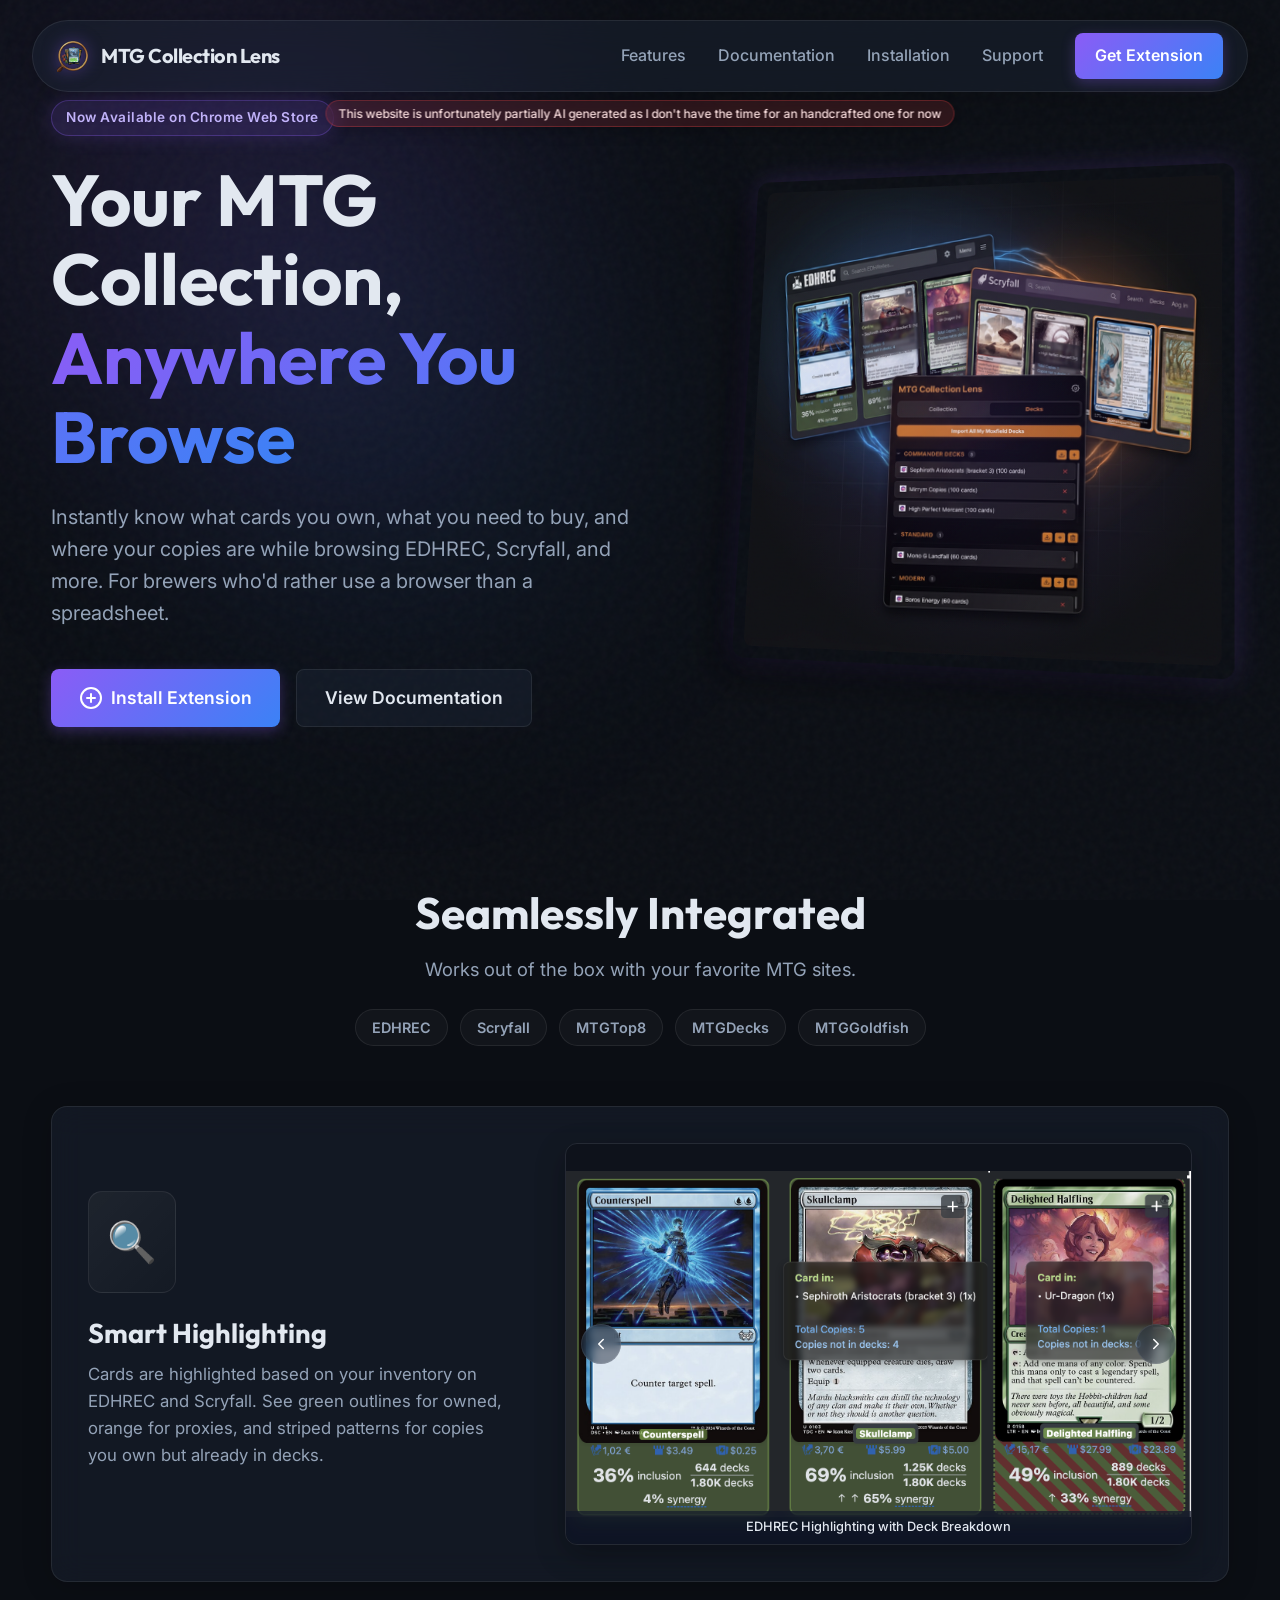
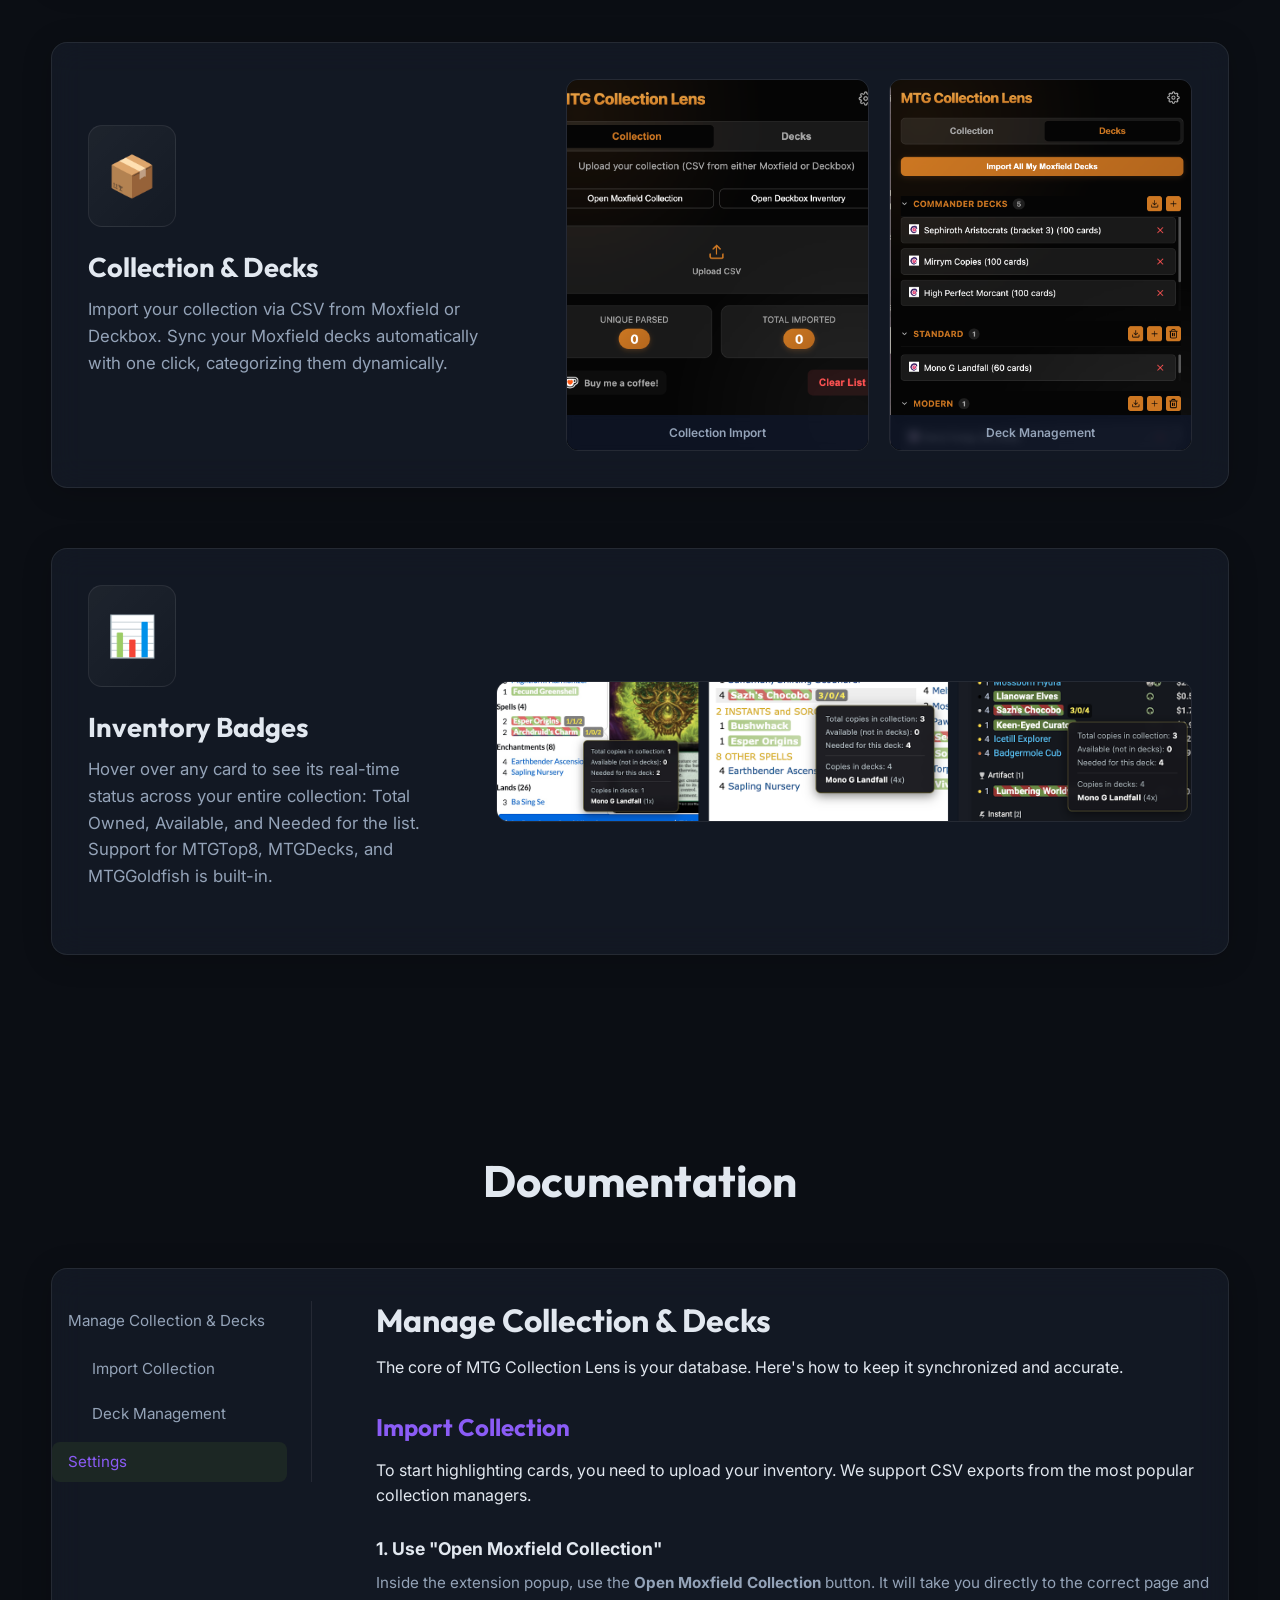
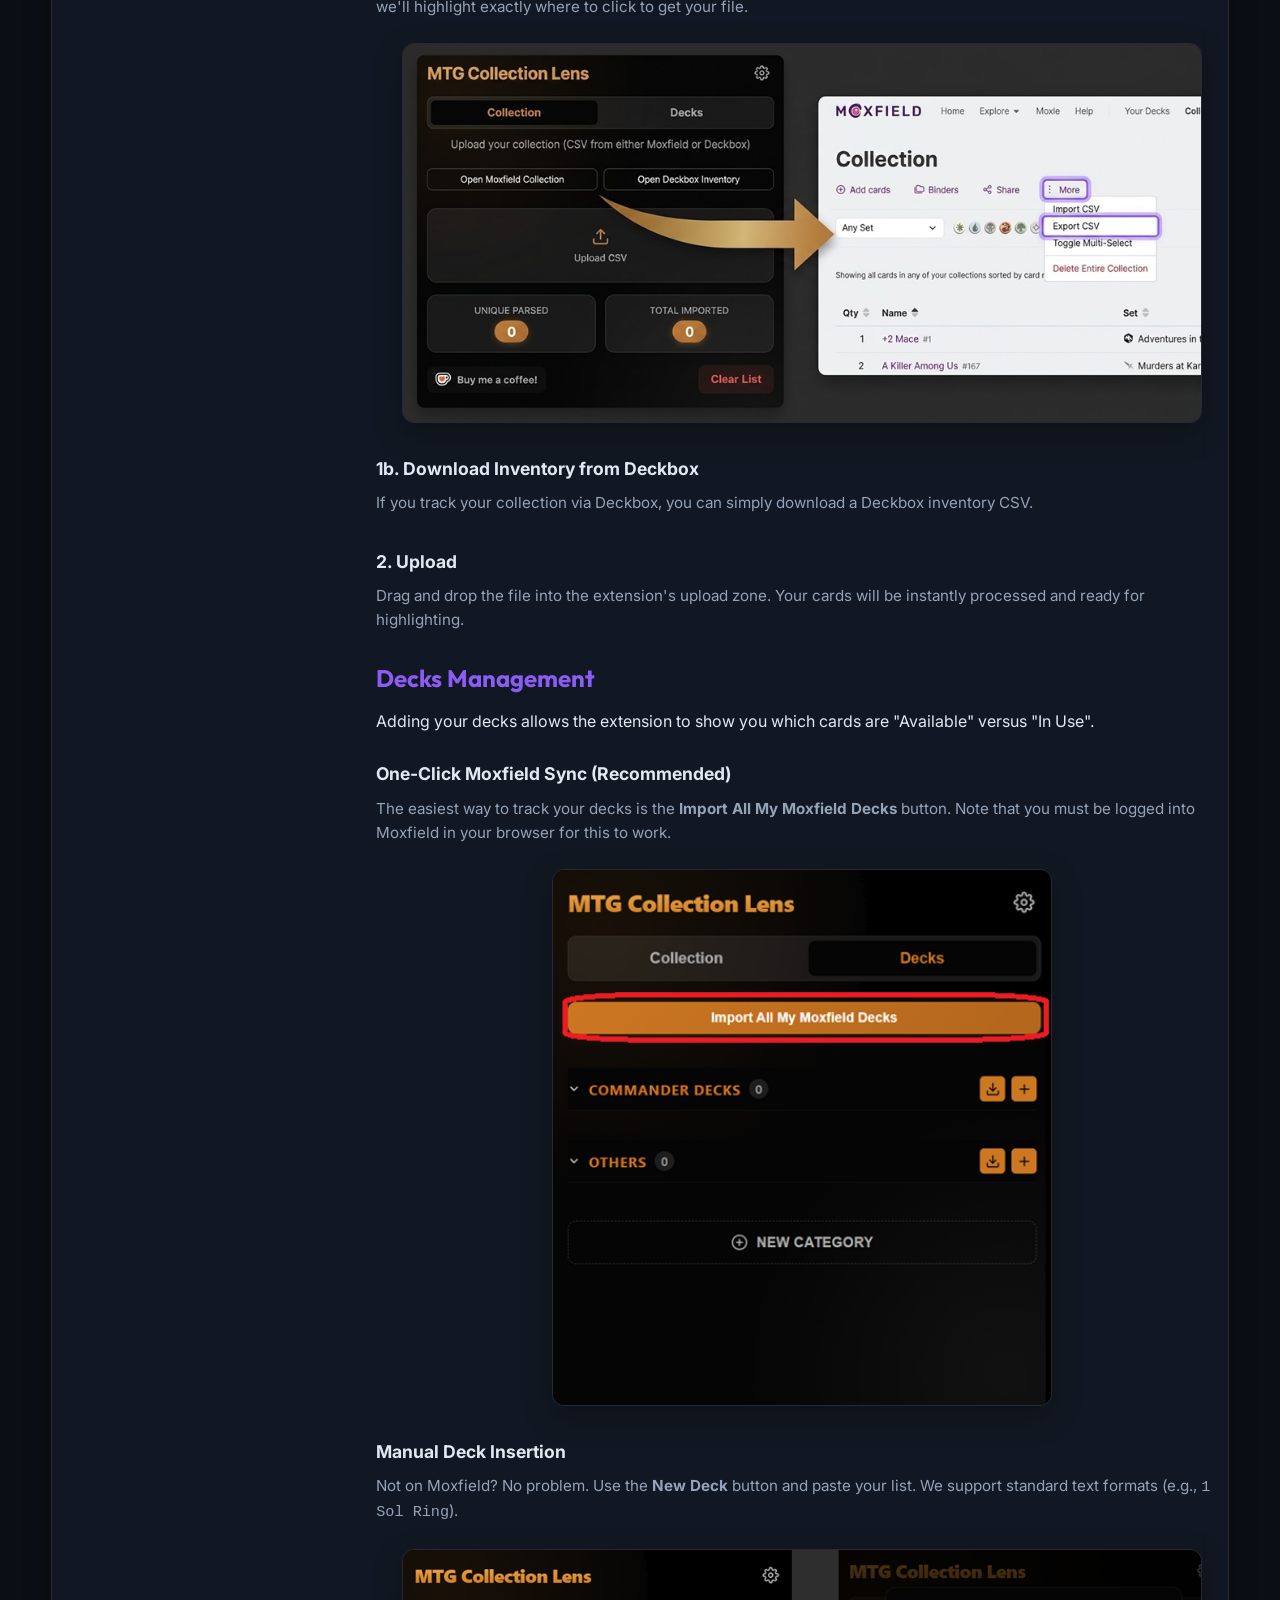
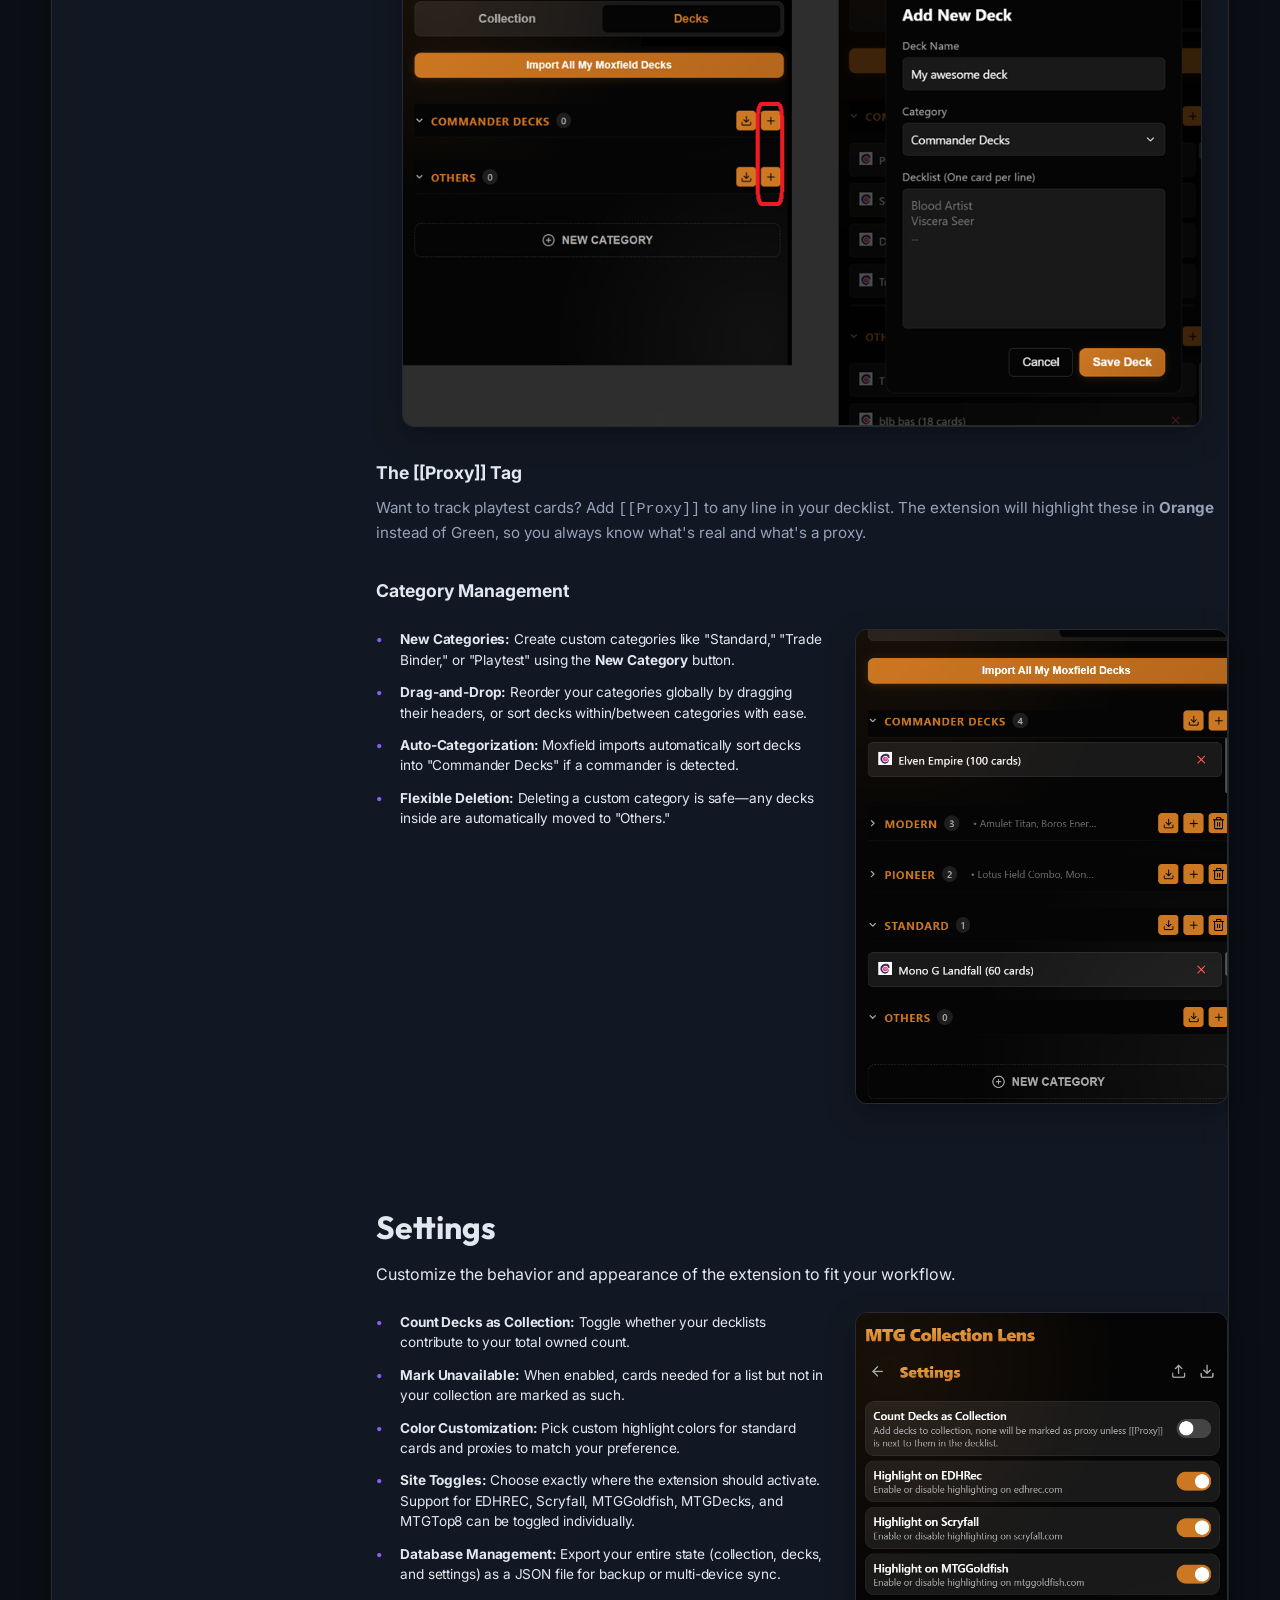
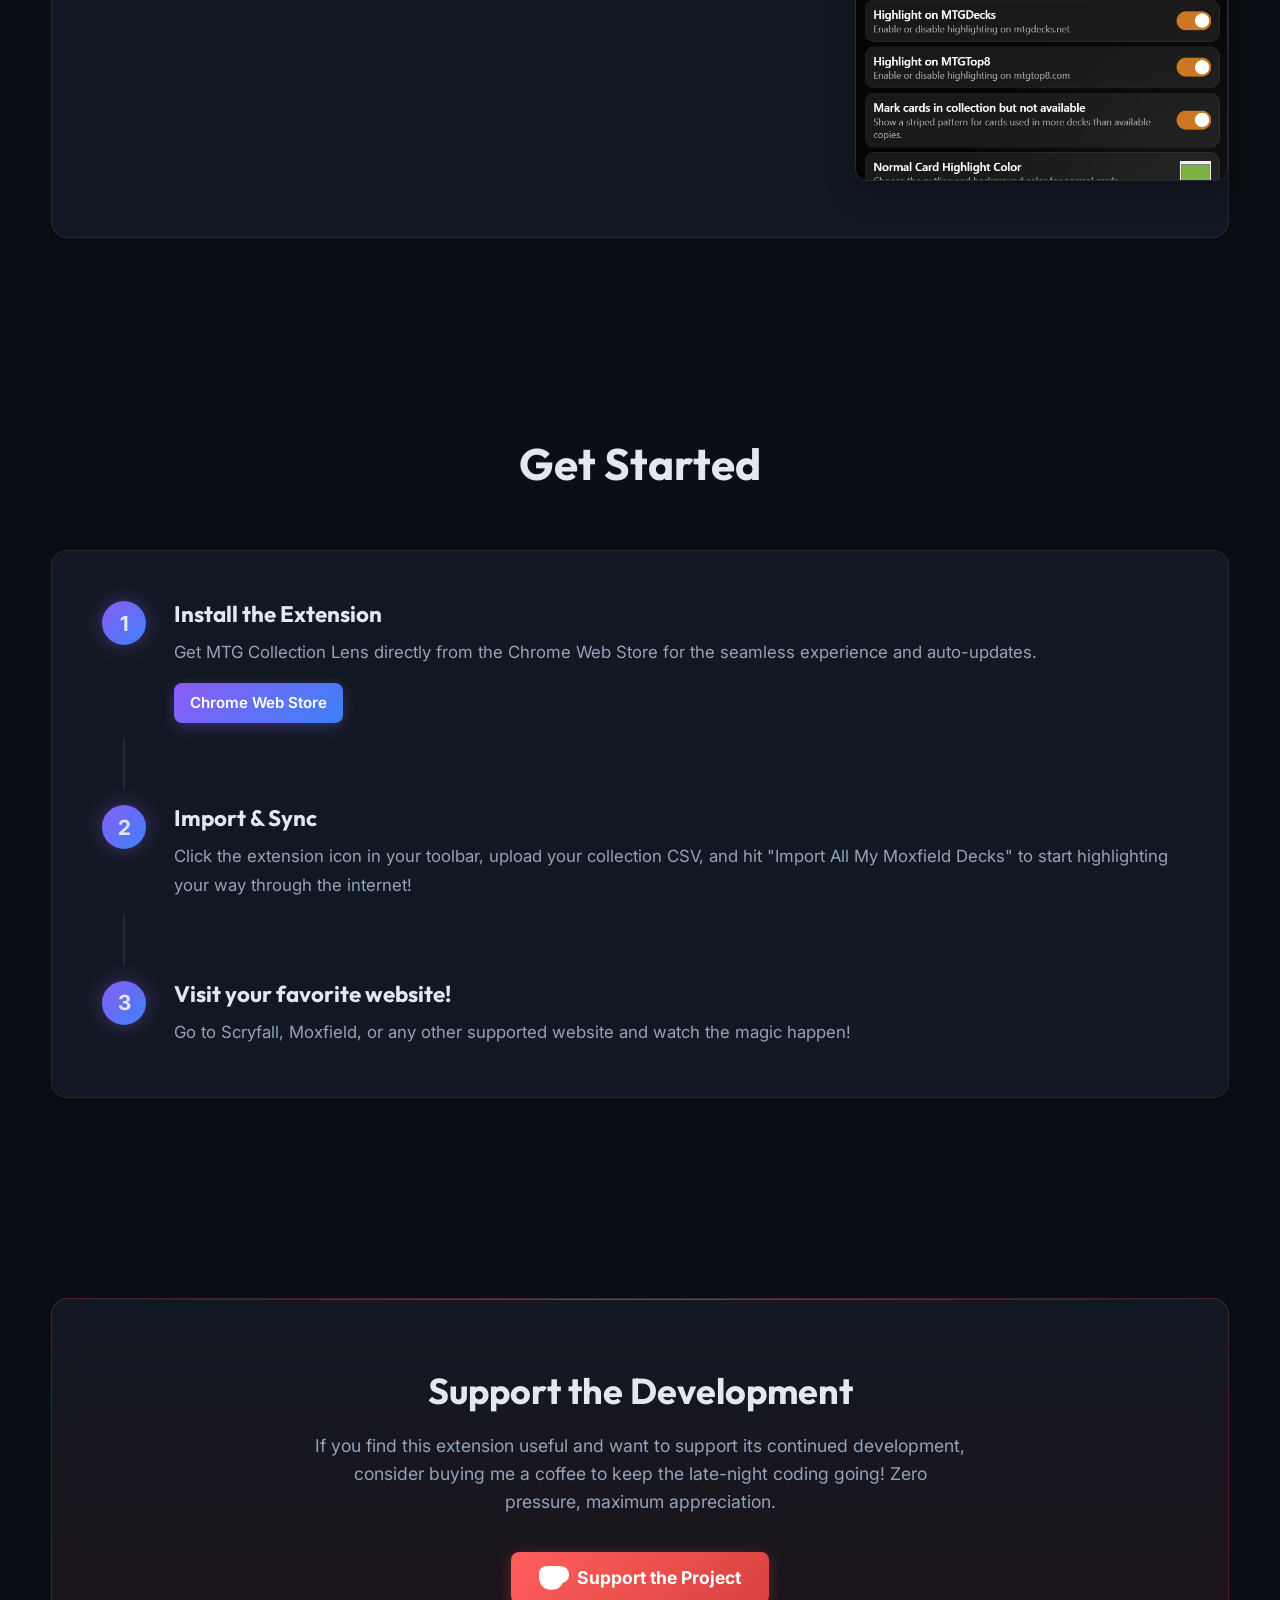
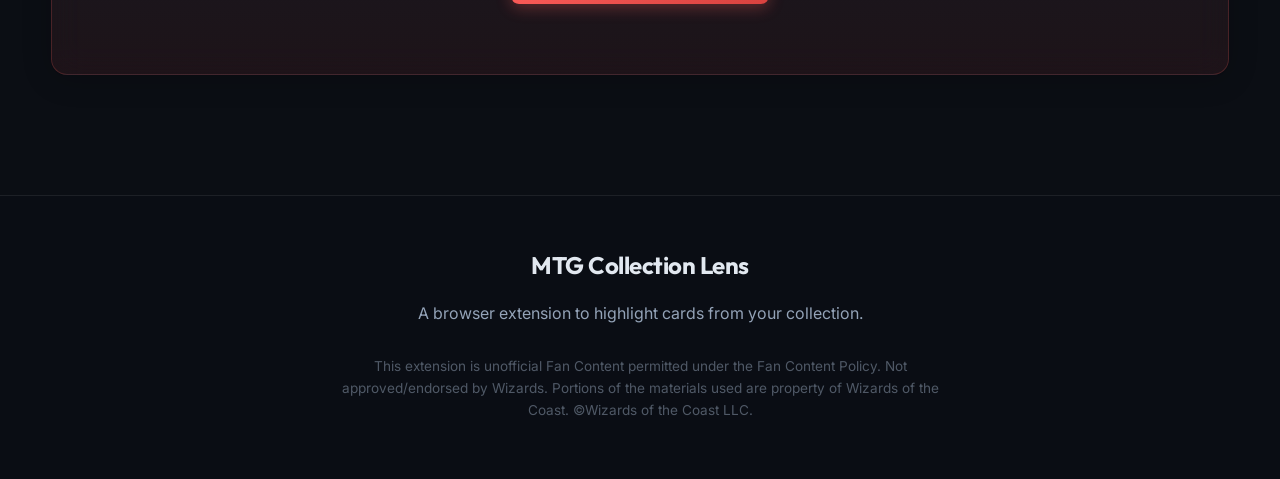
==== commit da58697a: "Add dynamic browser detection for store links" ====
--- a/index.html
+++ b/index.html
@@ -32,7 +32,7 @@
                 <a href="#installation" class="nav-link">Installation</a>
                 <a href="#support" class="nav-link">Support</a>
                 <a href="https://chromewebstore.google.com/detail/mtg-collection-lens/nkgmdnkmdkafgjmckimpjafpmlcgfnpl"
-                    target="_blank" class="btn btn-primary">Get Extension</a>
+                    target="_blank" class="btn btn-primary install-link">Get Extension</a>
             </div>
         </div>
     </nav>
@@ -52,7 +52,7 @@
                     spreadsheet.</p>
                 <div class="hero-actions">
                     <a href="https://chromewebstore.google.com/detail/mtg-collection-lens/nkgmdnkmdkafgjmckimpjafpmlcgfnpl"
-                        target="_blank" class="btn btn-primary btn-large">
+                        target="_blank" class="btn btn-primary btn-large install-link">
                         <svg viewBox="0 0 24 24" width="24" height="24" stroke="currentColor" stroke-width="2"
                             fill="none" stroke-linecap="round" stroke-linejoin="round" class="icon"
                             style="margin-right: 8px;">
@@ -273,7 +273,7 @@
                     </div>
 
                     <!-- Settings -->
-                    <div id="doc-settings" class="doc-section">
+                    <div id="doc-settings" class="doc-subsection">
                         <h3 class="doc-title">Settings</h3>
                         <p>Customize the behavior and appearance of the extension to fit your workflow.</p>
 
@@ -315,7 +315,7 @@
                         <p>Get MTG Collection Lens directly from the Chrome Web Store for the seamless experience and
                             auto-updates.</p>
                         <a href="https://chromewebstore.google.com/detail/mtg-collection-lens/nkgmdnkmdkafgjmckimpjafpmlcgfnpl"
-                            target="_blank" class="btn btn-primary btn-small mt-3">Chrome Web Store</a>
+                            target="_blank" class="btn btn-primary btn-small mt-3 install-link">Chrome Web Store</a>
                     </div>
                 </div>
 
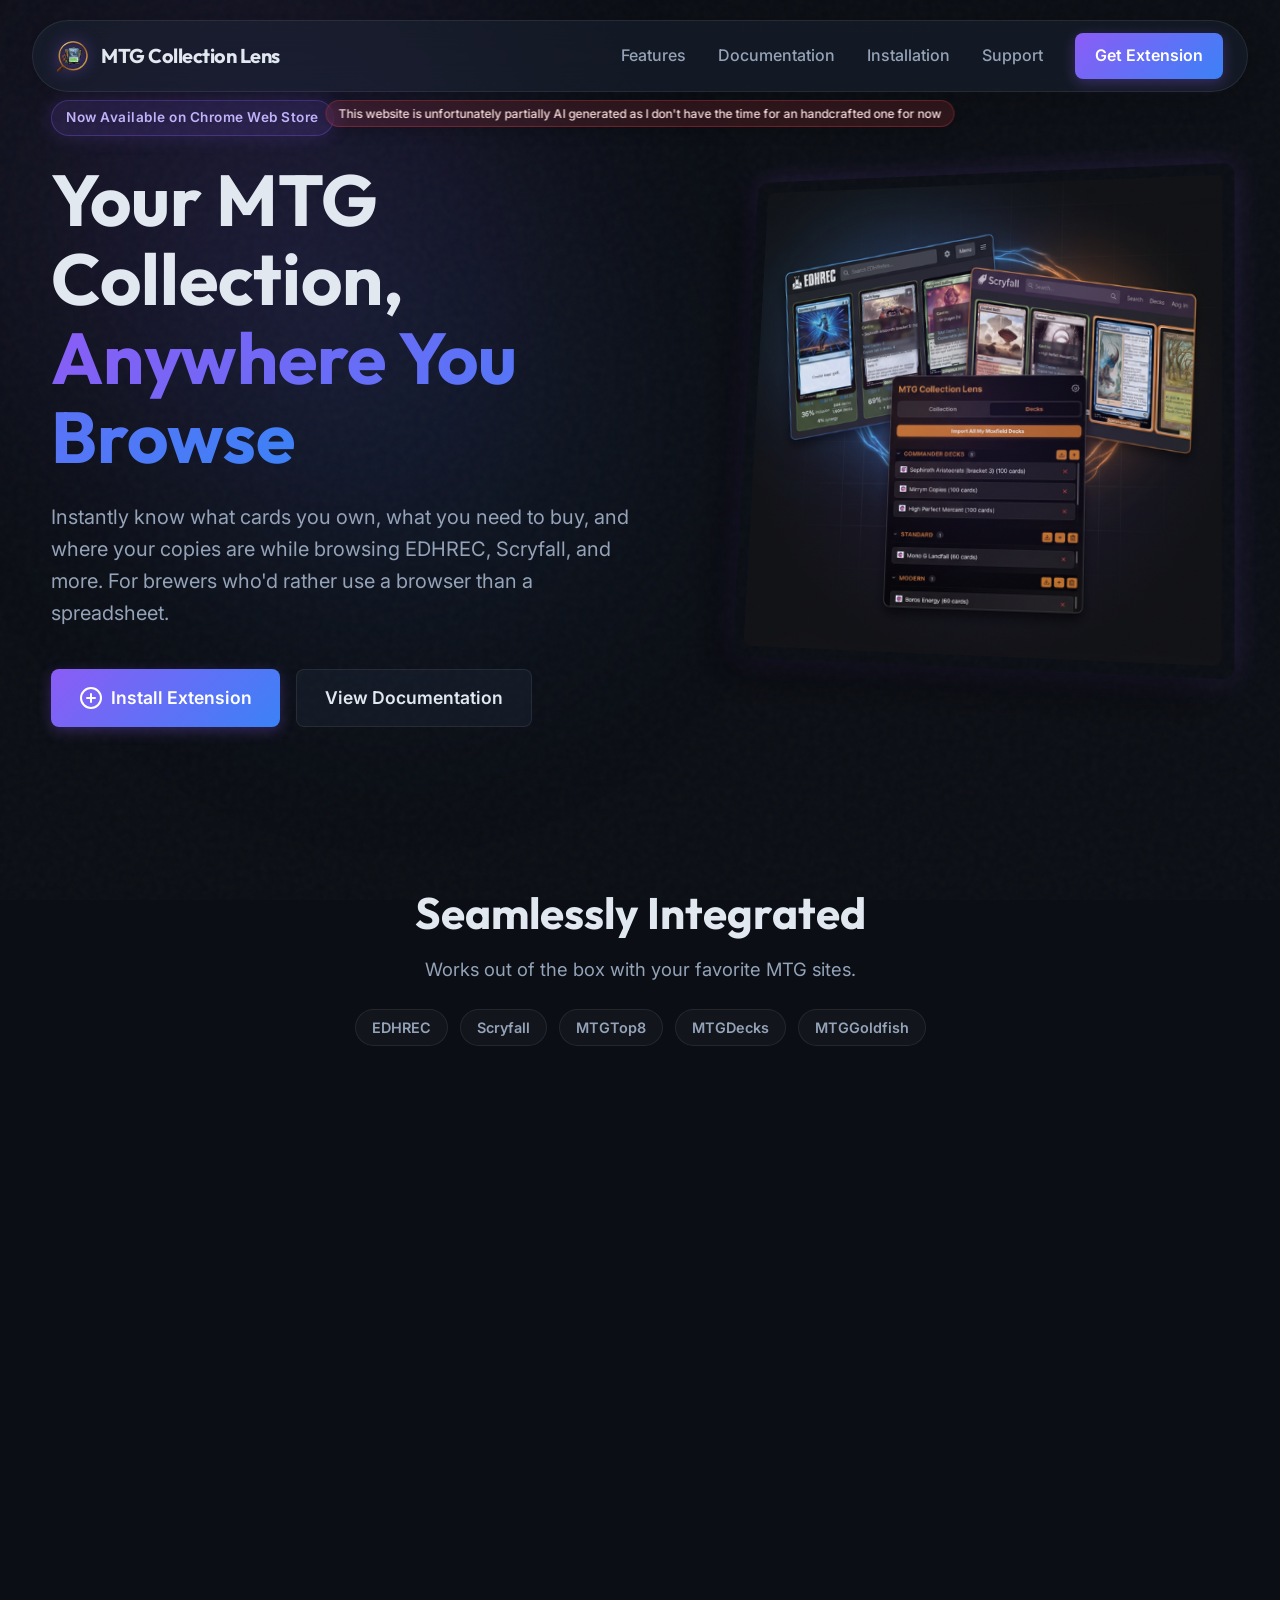
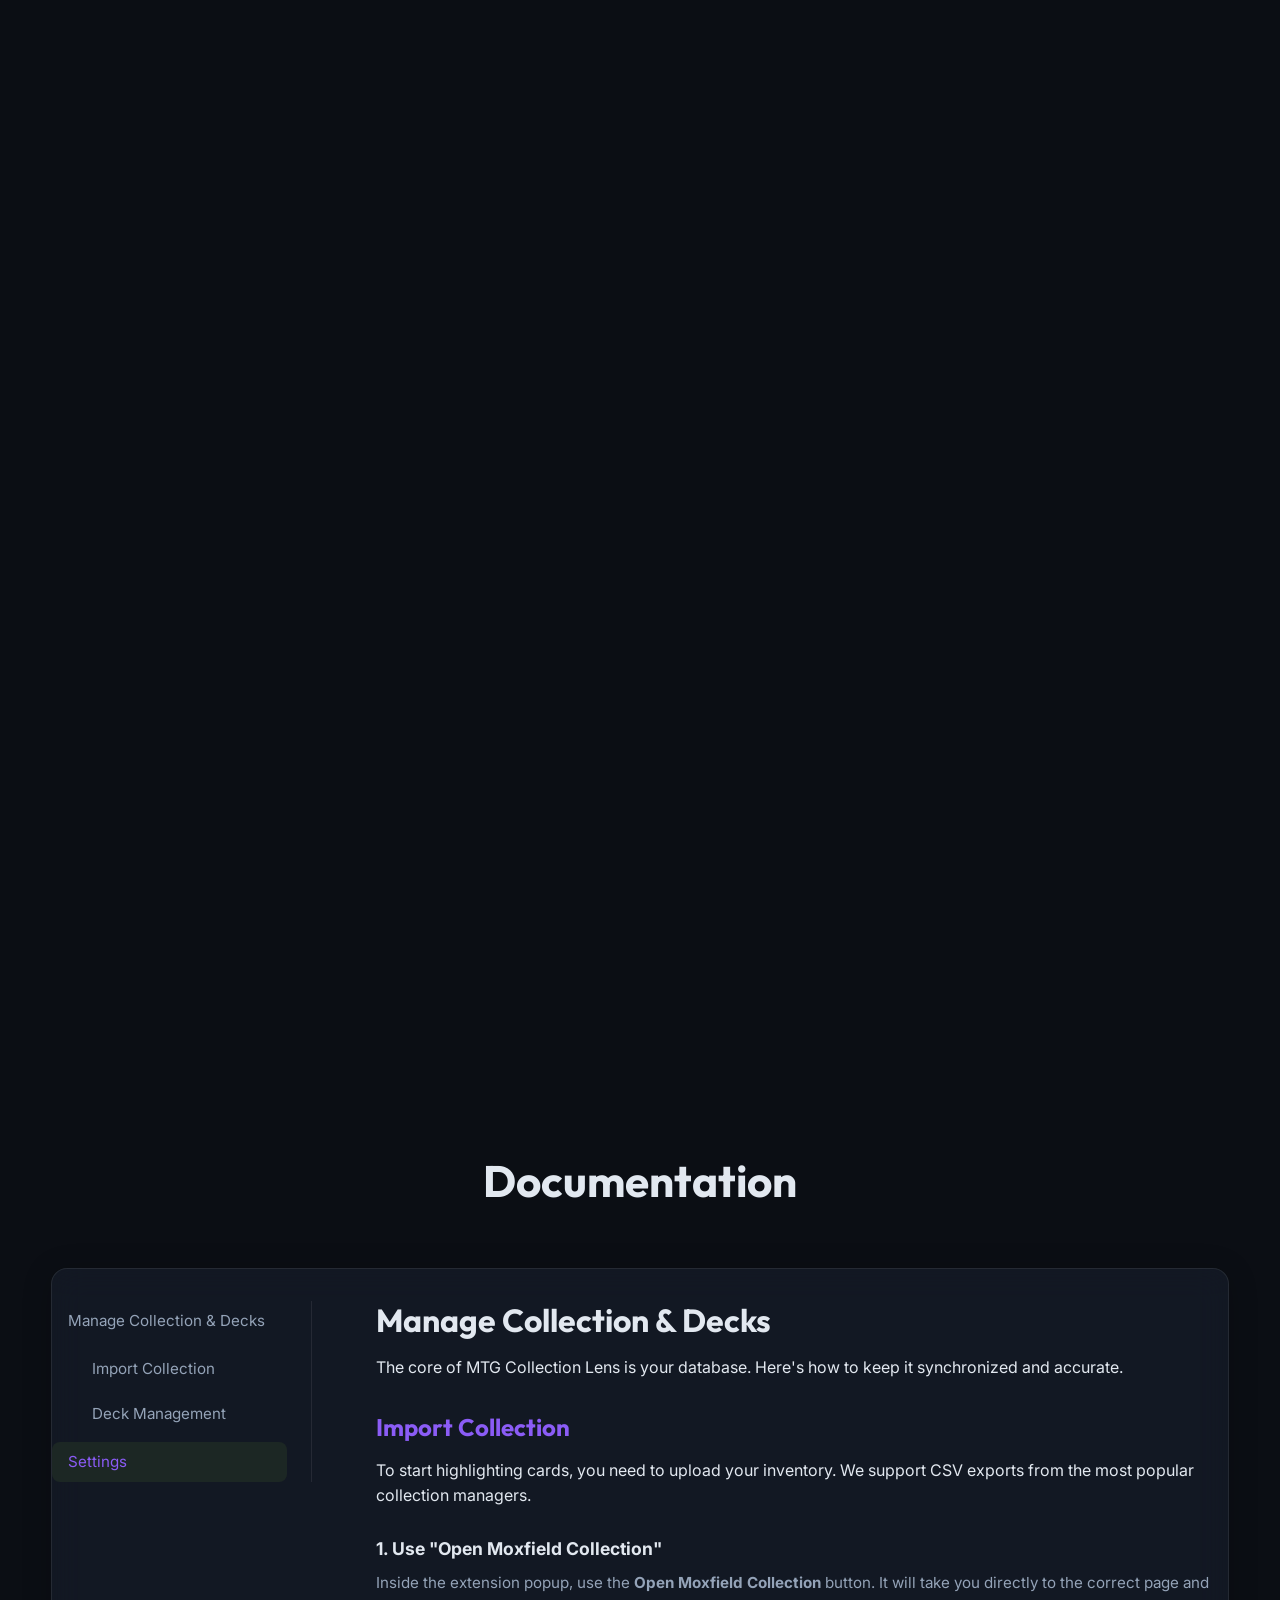
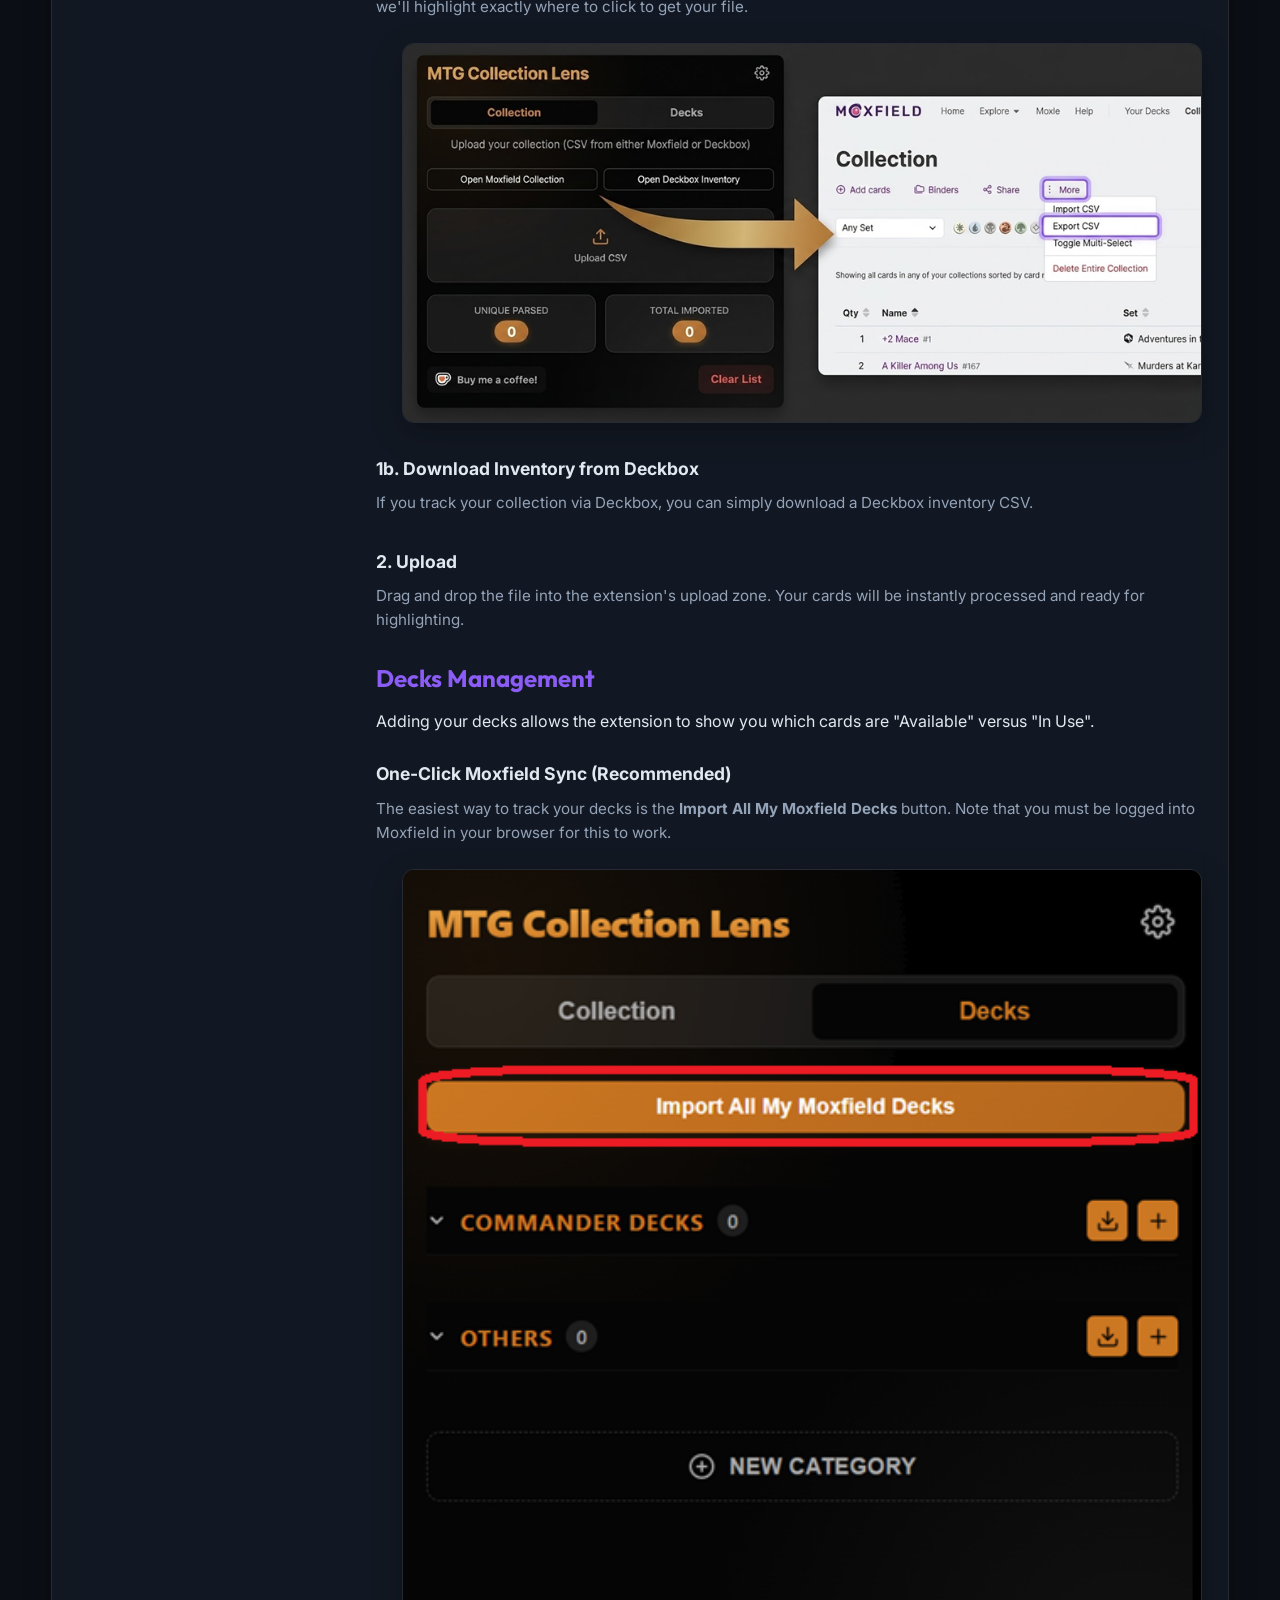
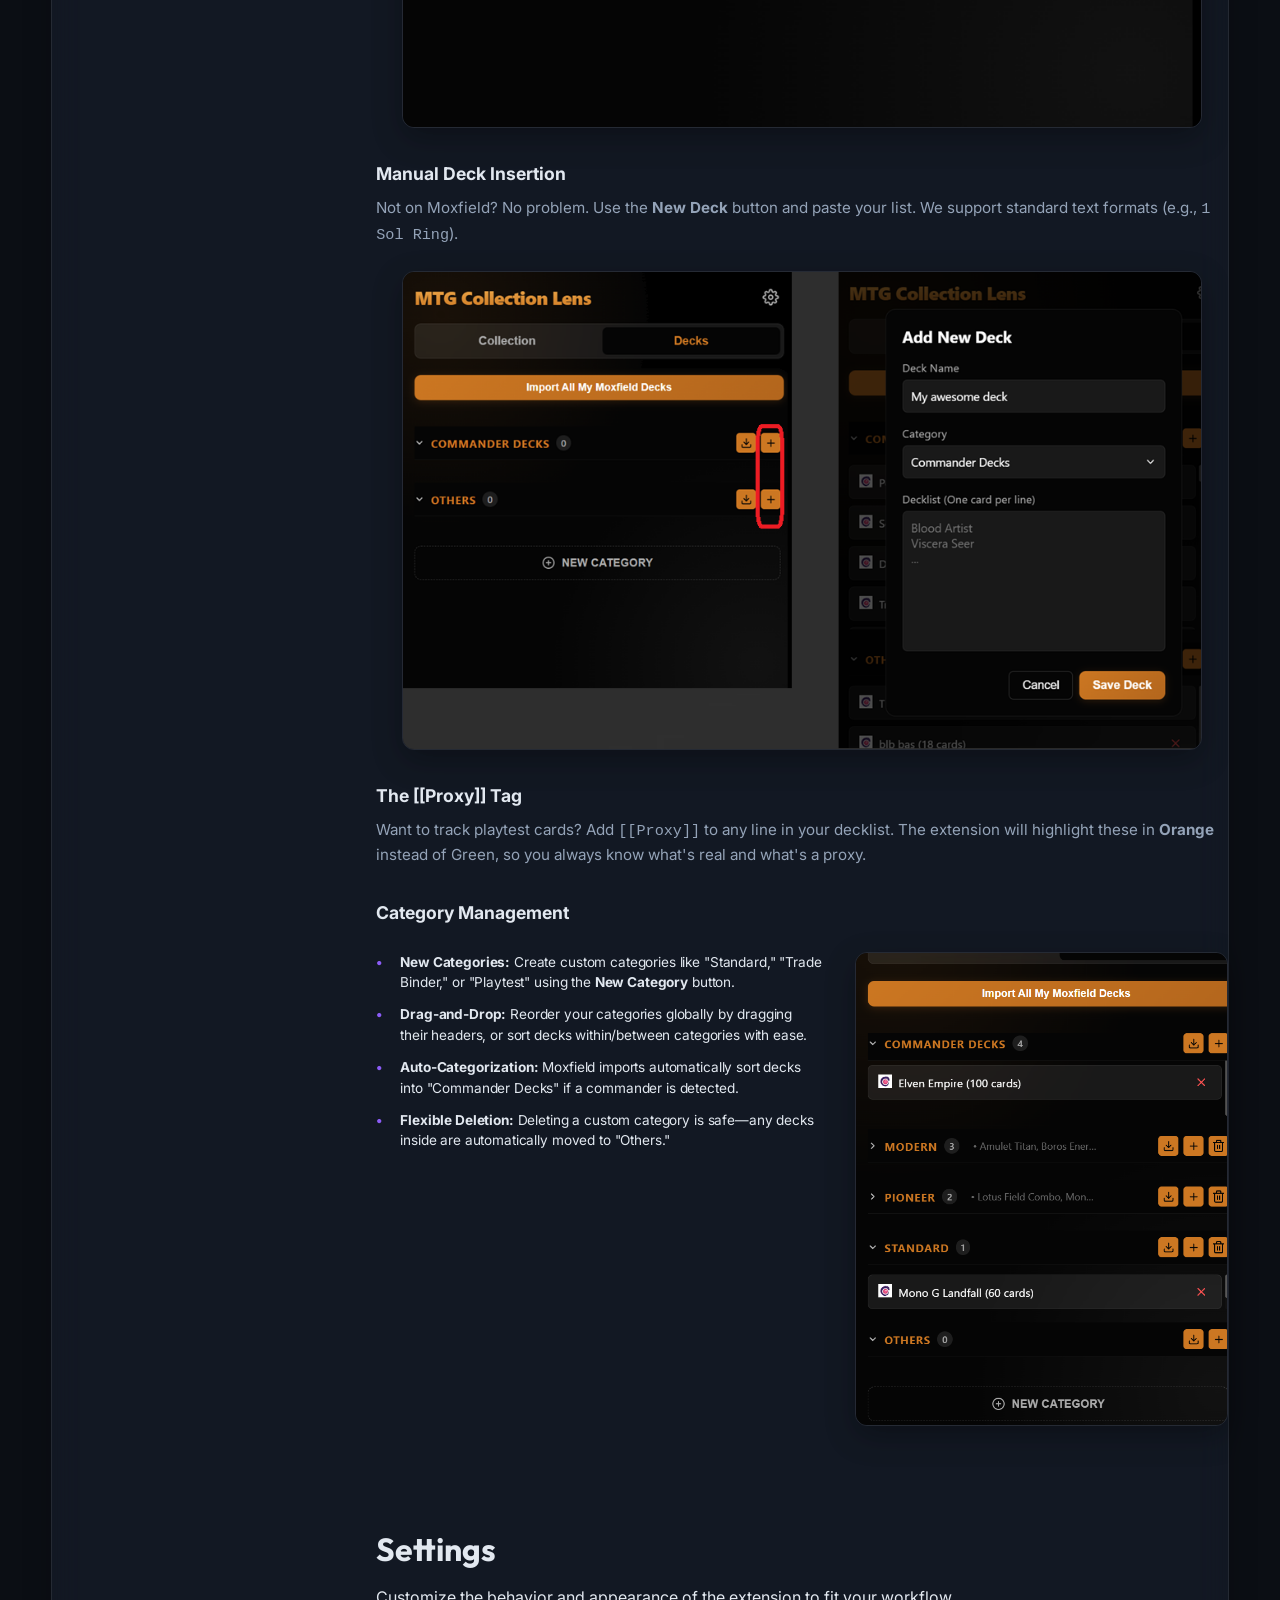
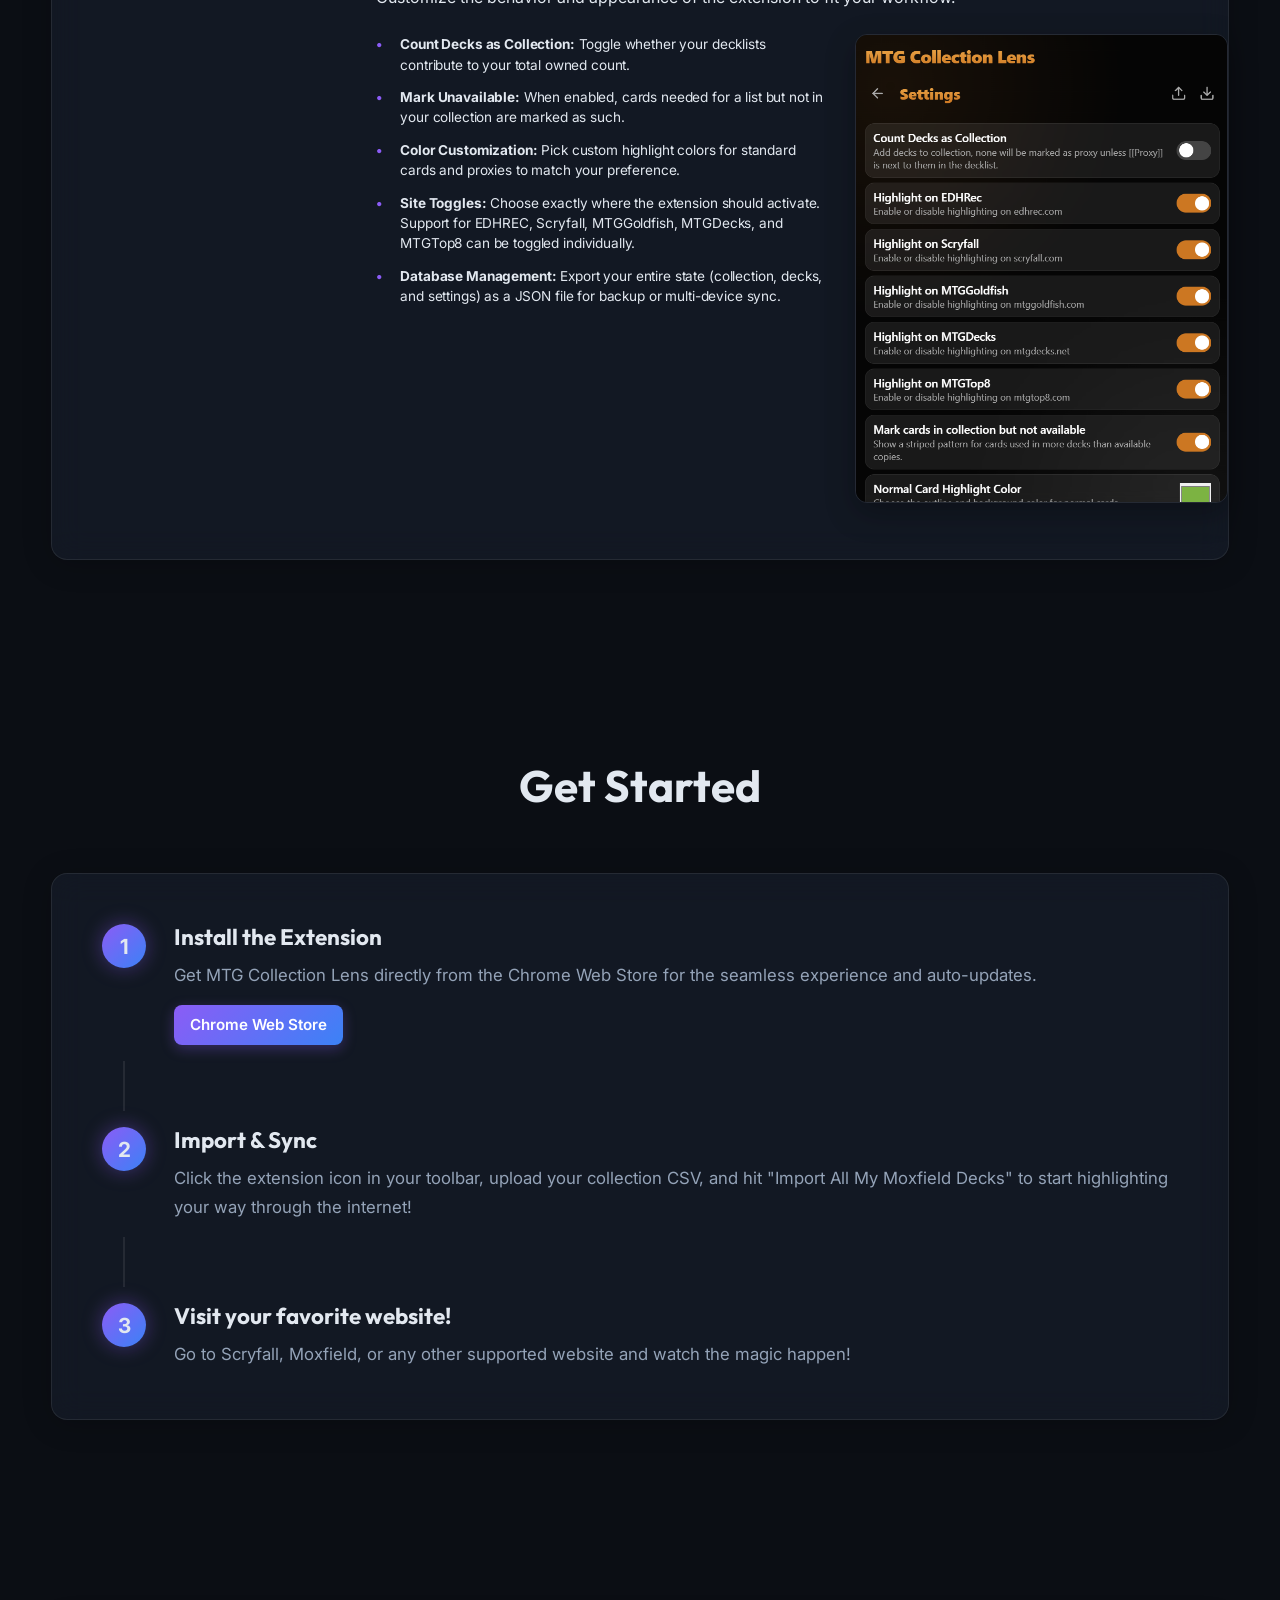
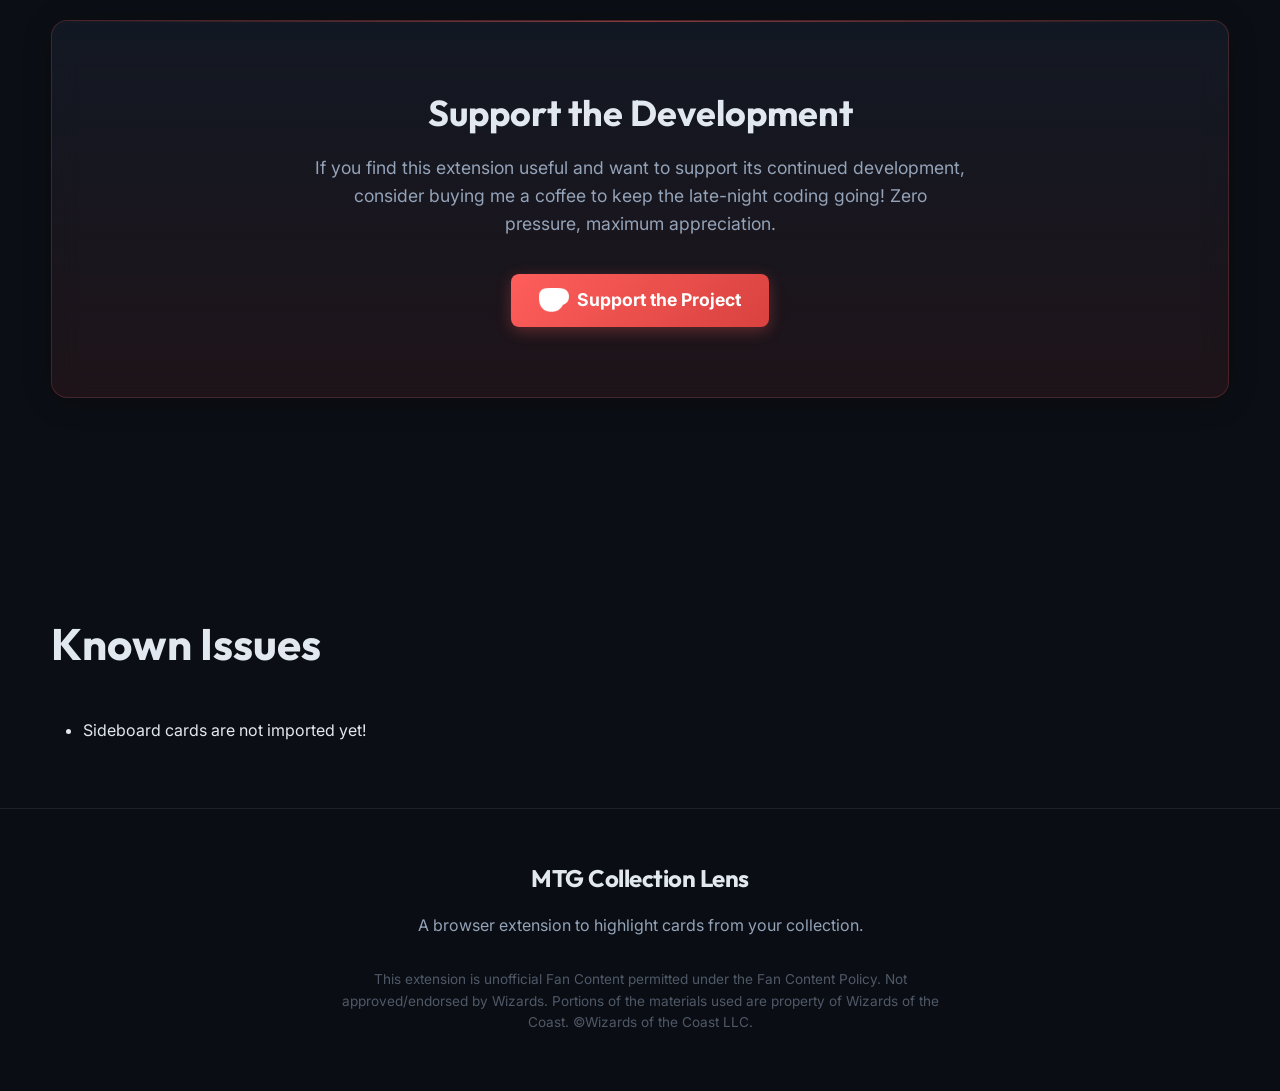
==== commit f559f050: "Add Known Issues section" ====
--- a/index.html
+++ b/index.html
@@ -358,7 +358,20 @@
         </section>
     </main>
 
-    <footer>
+    <!-- Known Issues -->
+    <section id="known-issues" class="section">
+        <div class="container container-medium">
+            <h2 class="section-title">Known Issues</h2>
+            <div class="doc-card" style="padding: 2rem;">
+                <ul class="doc-list">
+                    <li>Sideboard cards are not imported yet!</li>
+                </ul>
+            </div>
+        </div>
+    </section>
+
+    <!-- Footer -->
+    <footer class="footer">
         <div class="footer-content">
             <div class="logo-text">MTG Collection Lens</div>
             <p>A browser extension to highlight cards from your collection.</p>
--- a/styles.css
+++ b/styles.css
@@ -480,7 +480,11 @@
 }
 
 .doc-screenshot-small {
-    max-width: 500px !important;
+    max-width: 500px;
+}
+
+#known-issues {
+    padding-bottom: 2rem;
 }
 
 .feature-card-content {
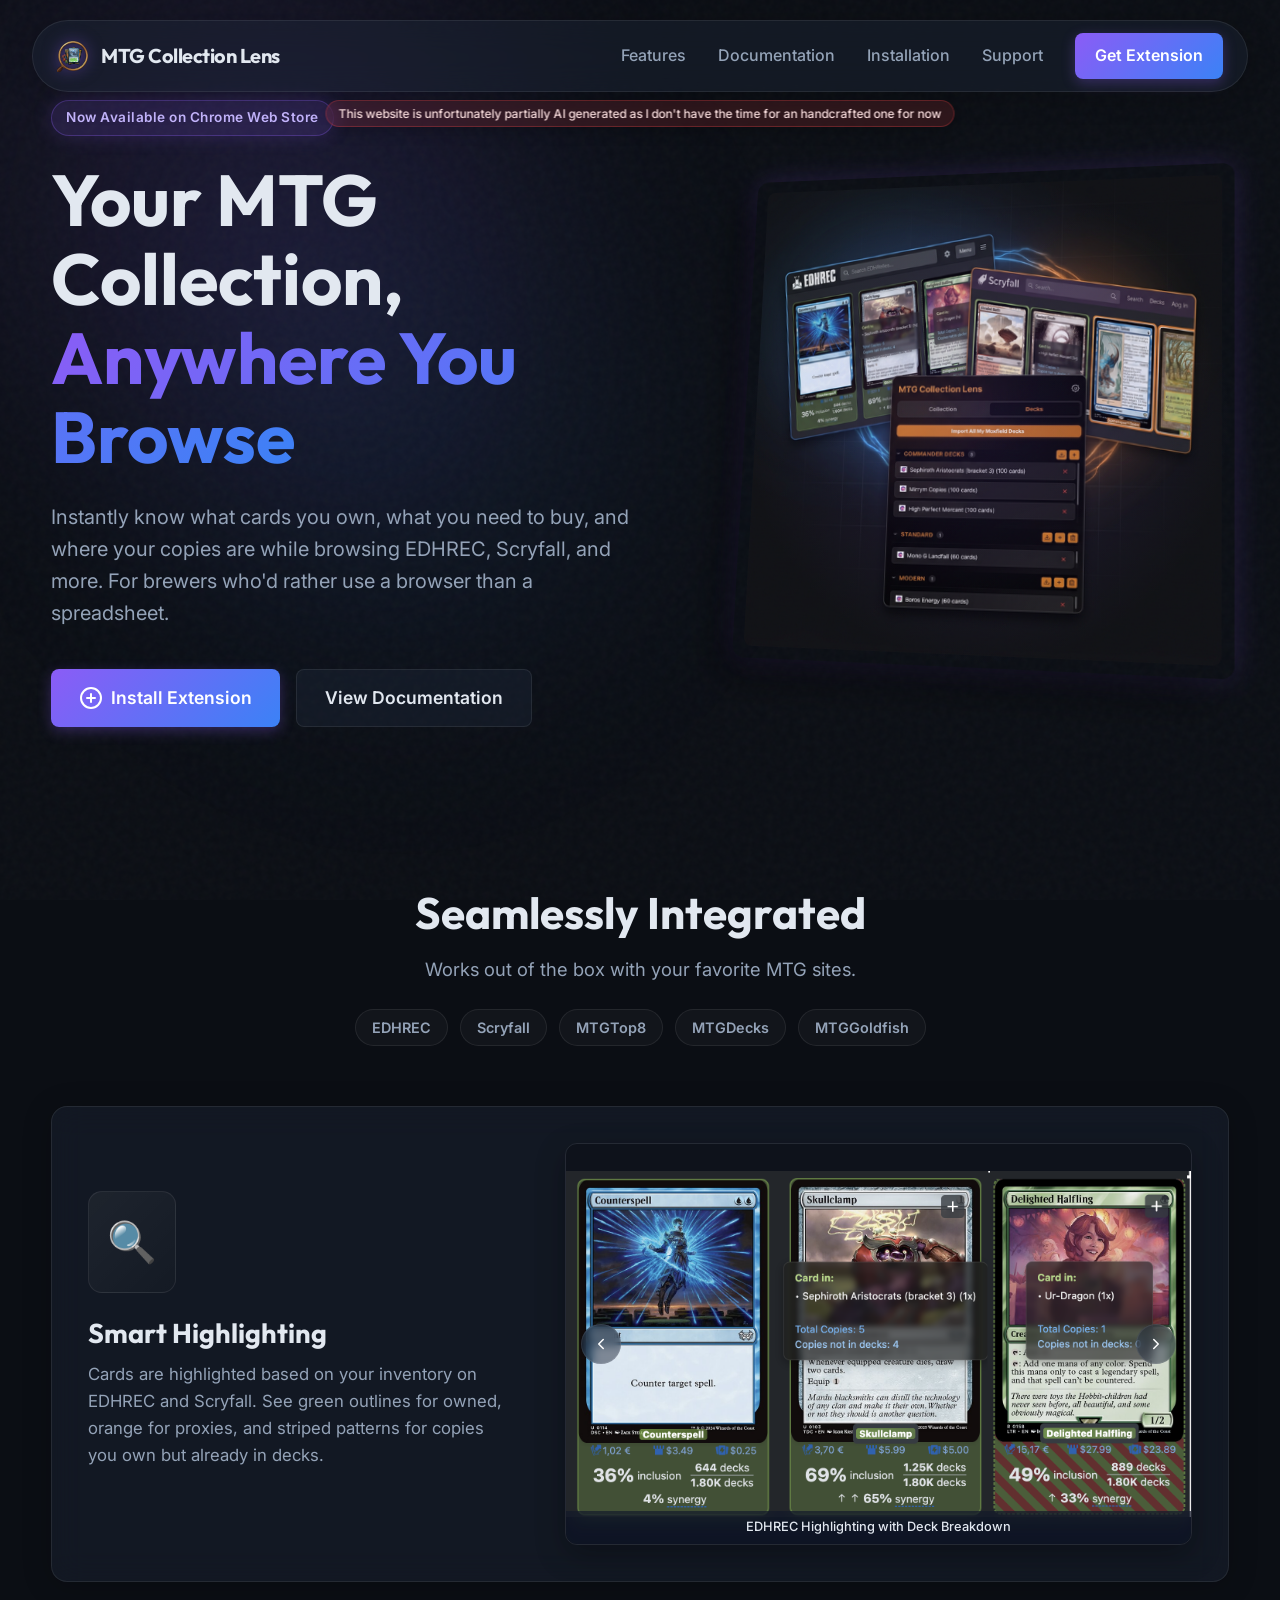
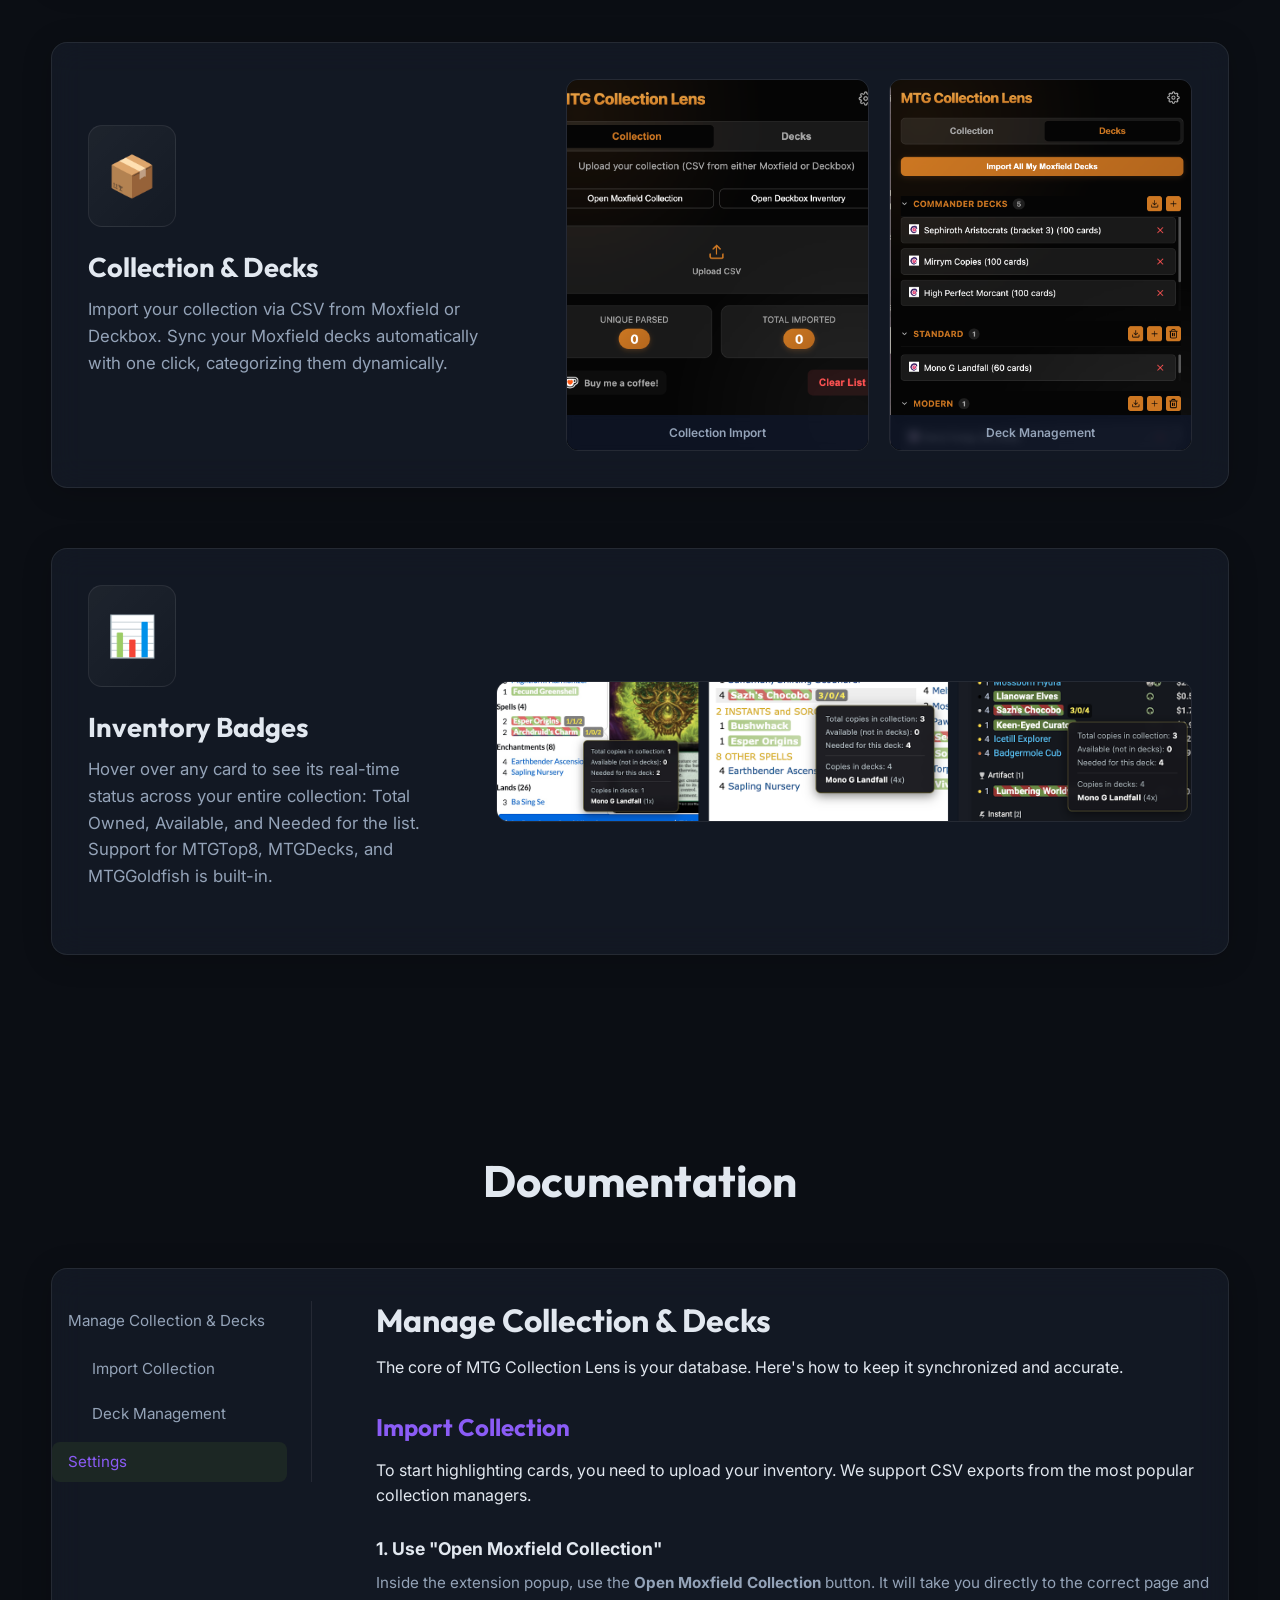
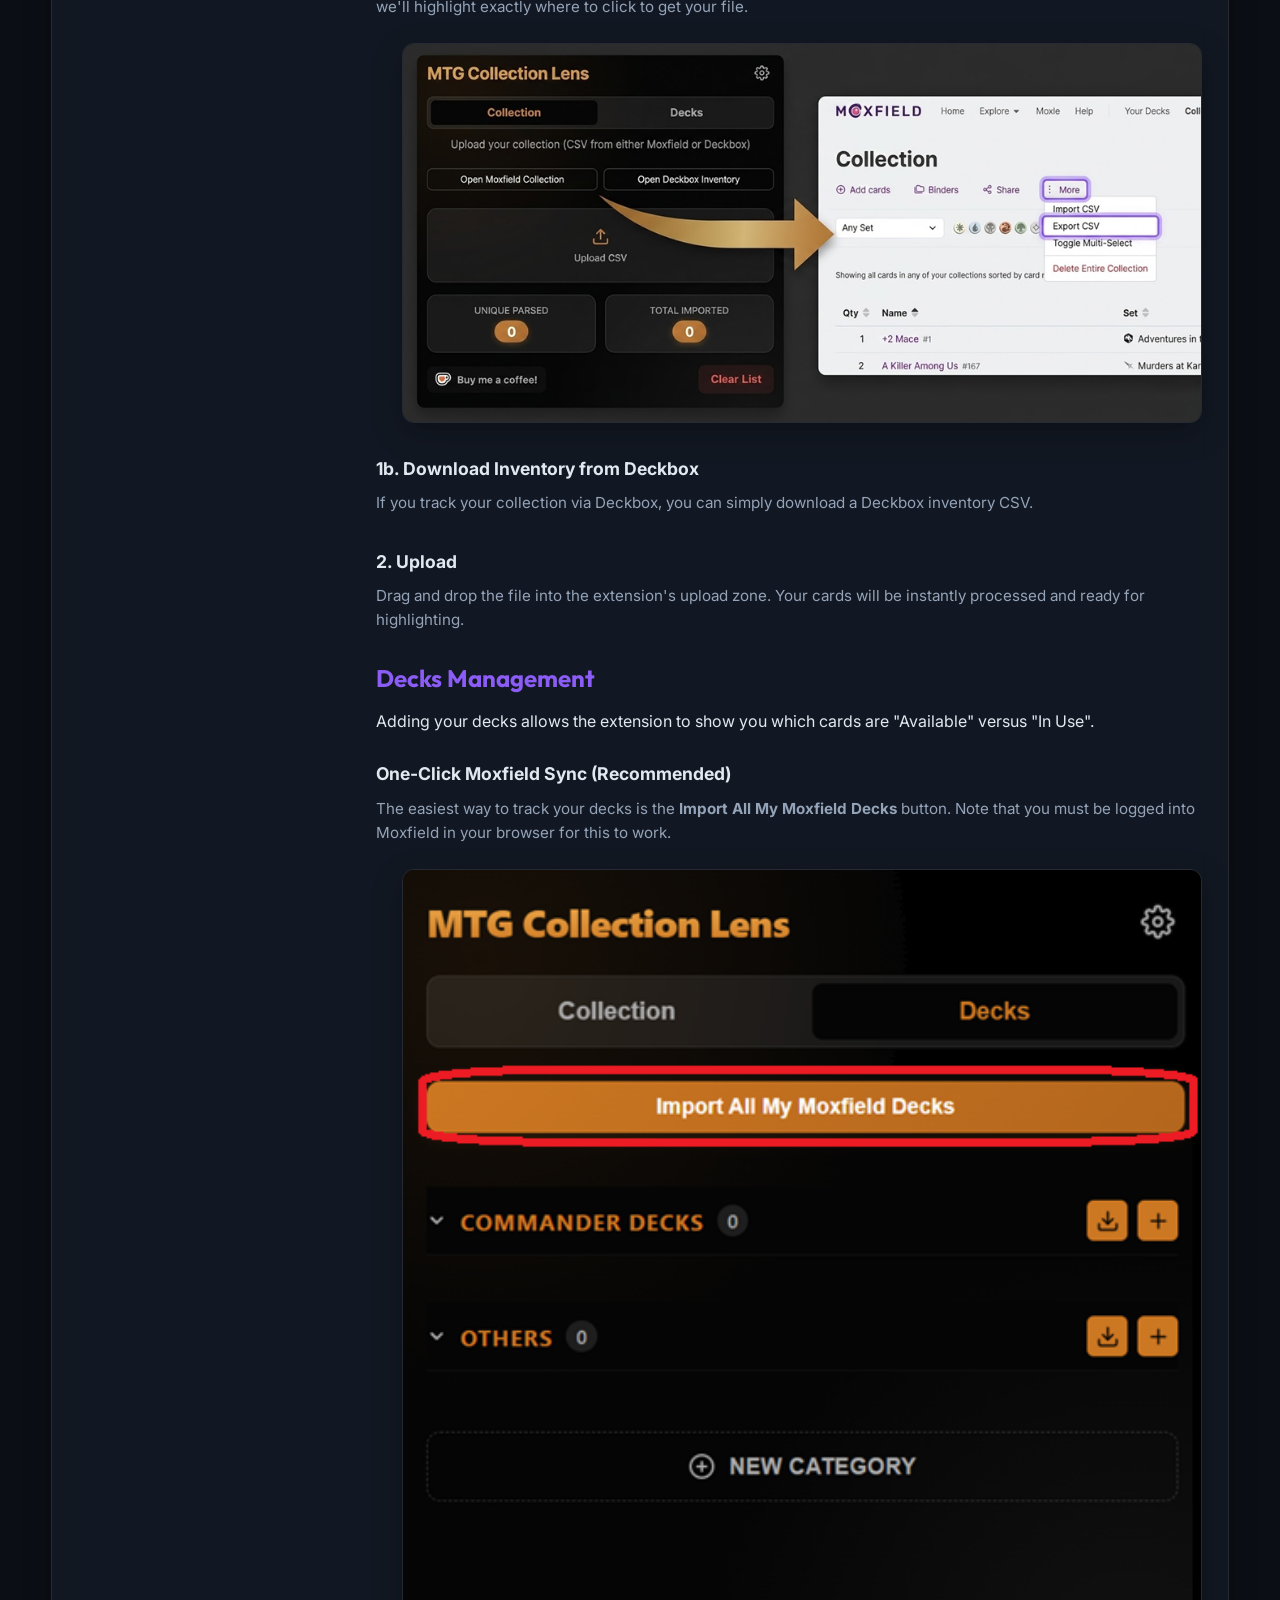
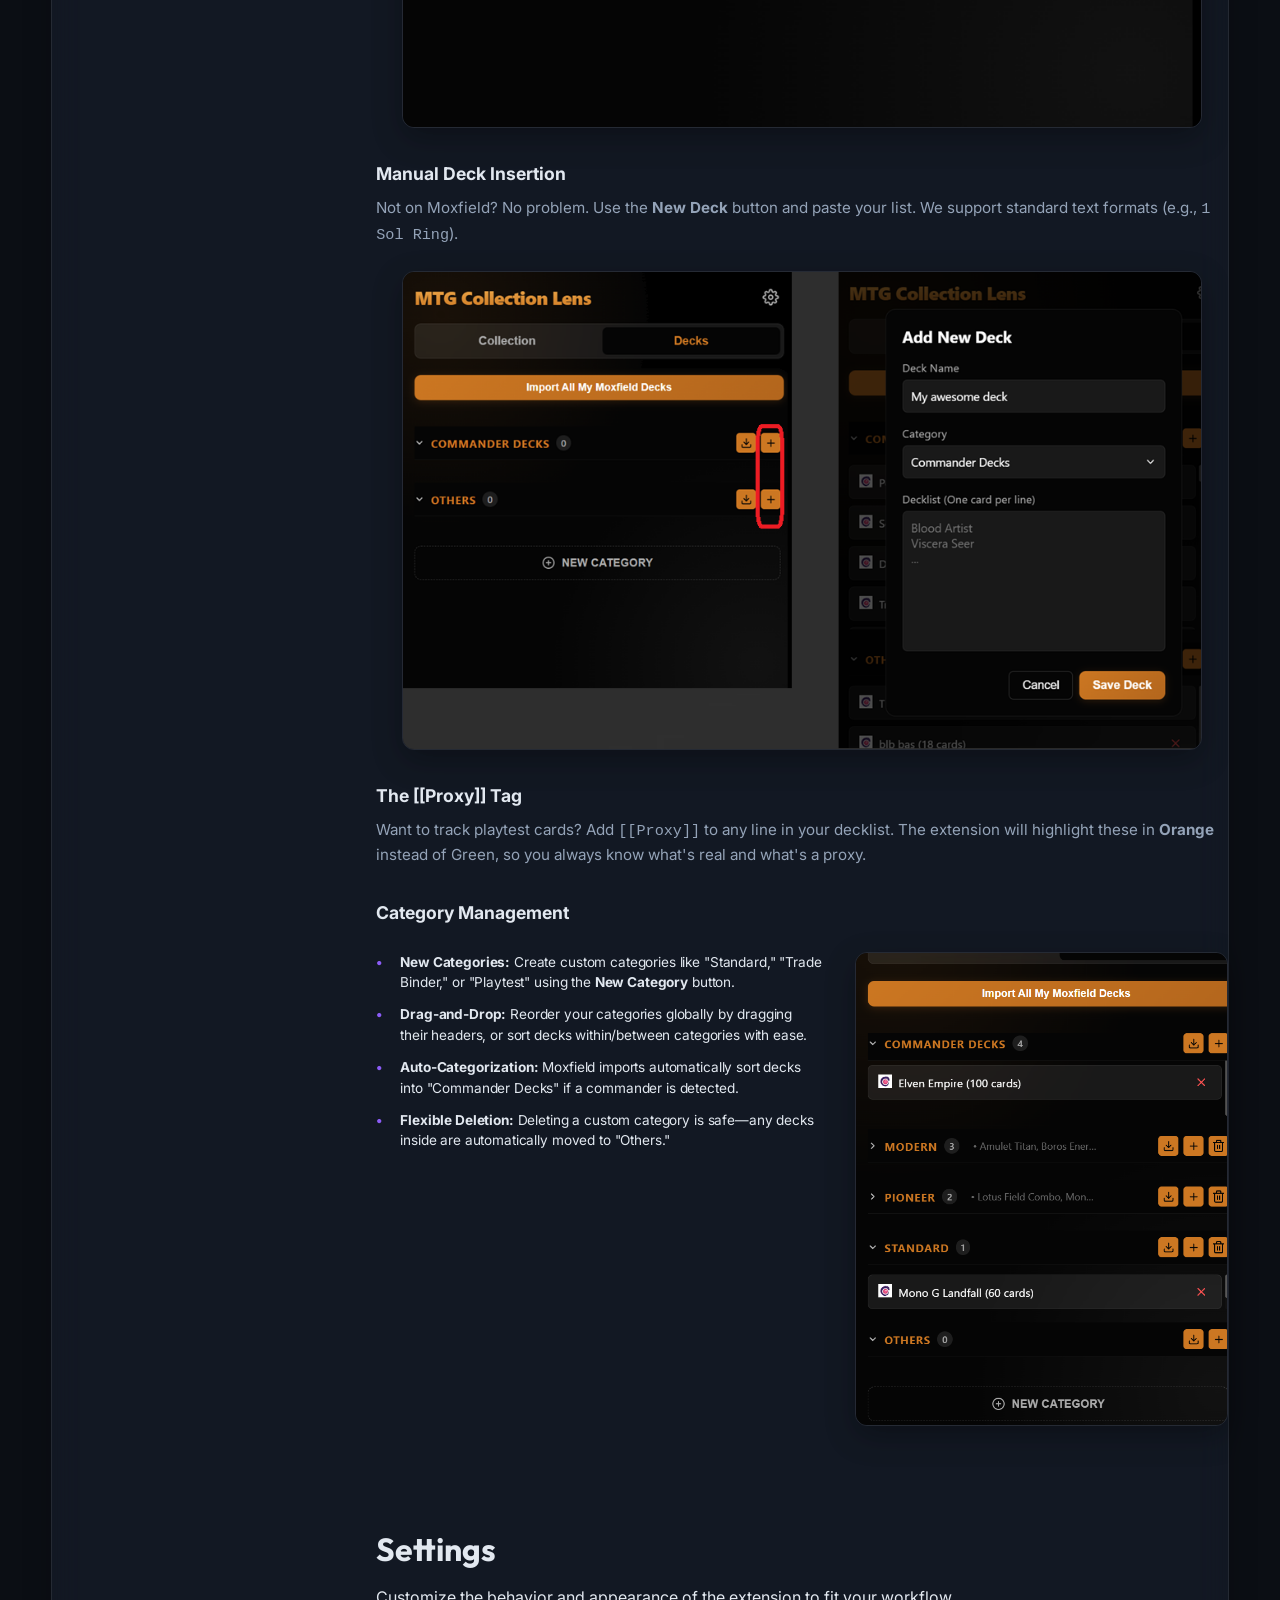
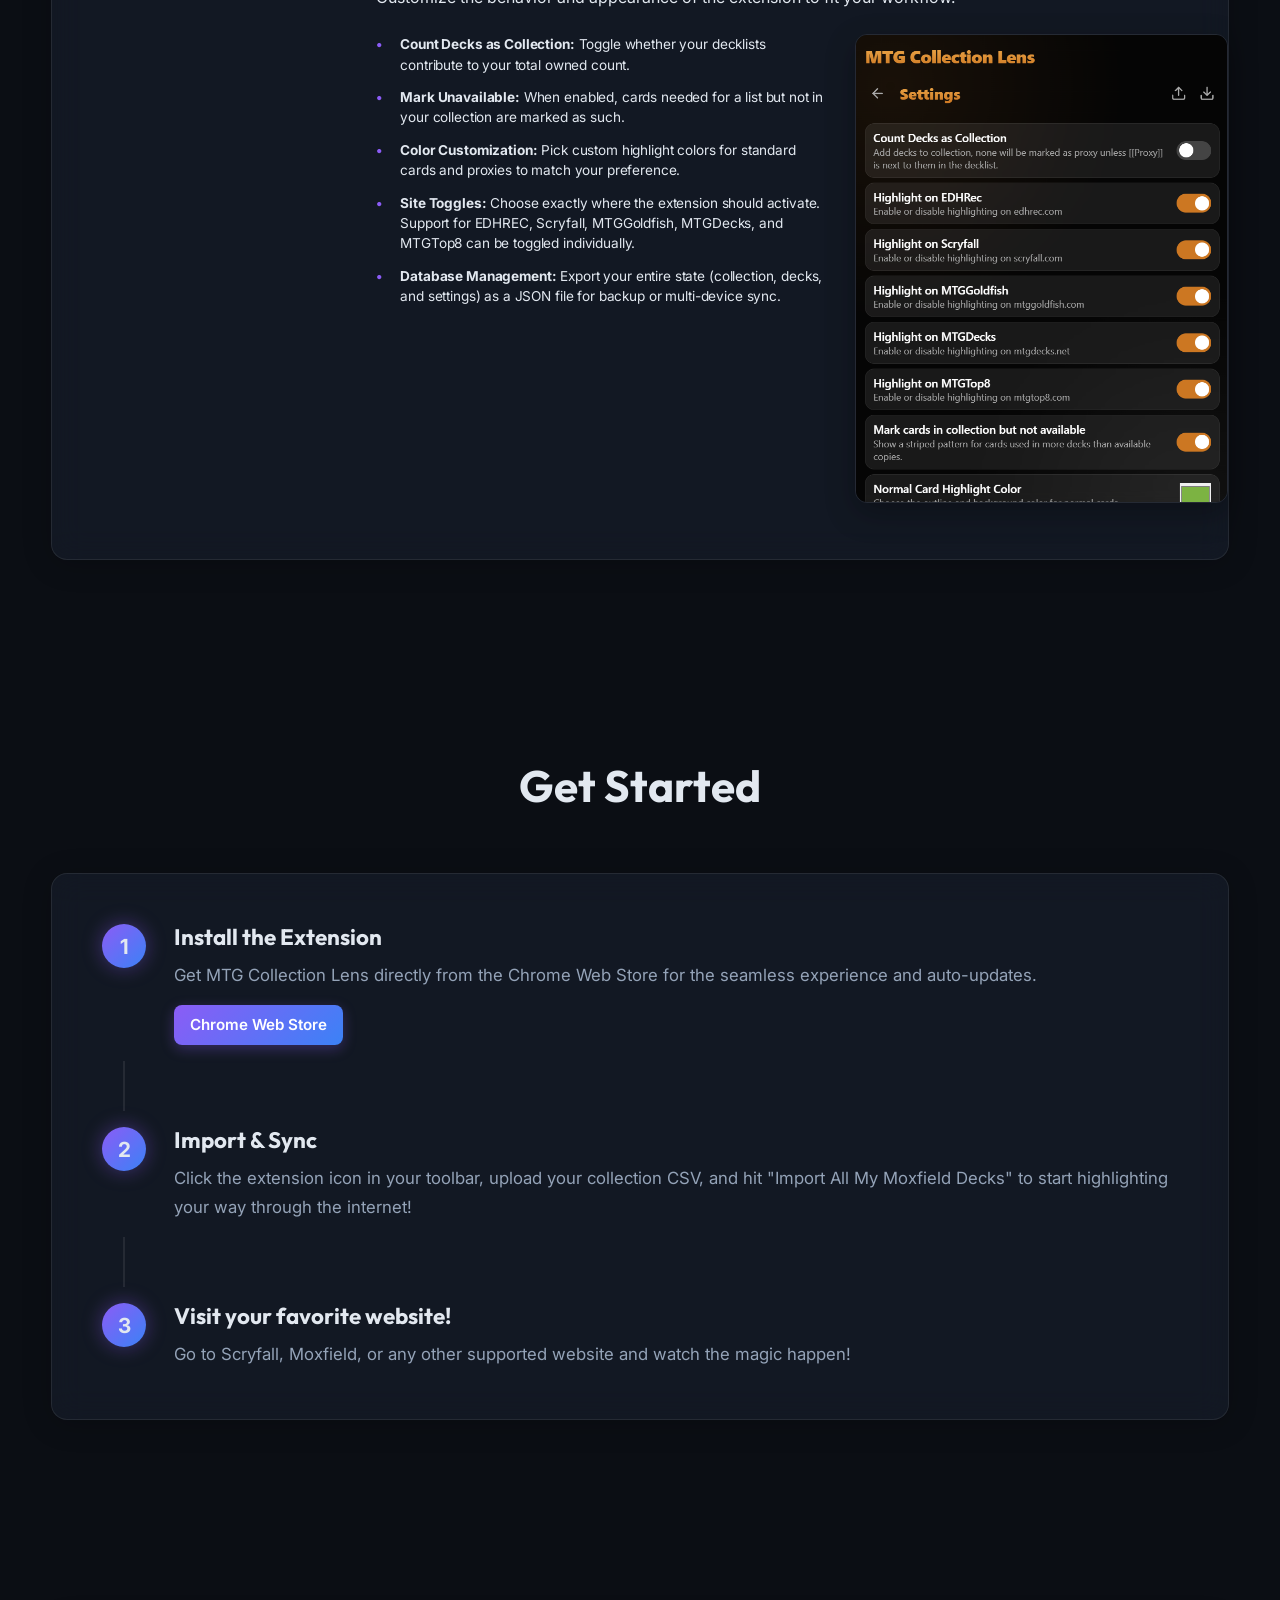
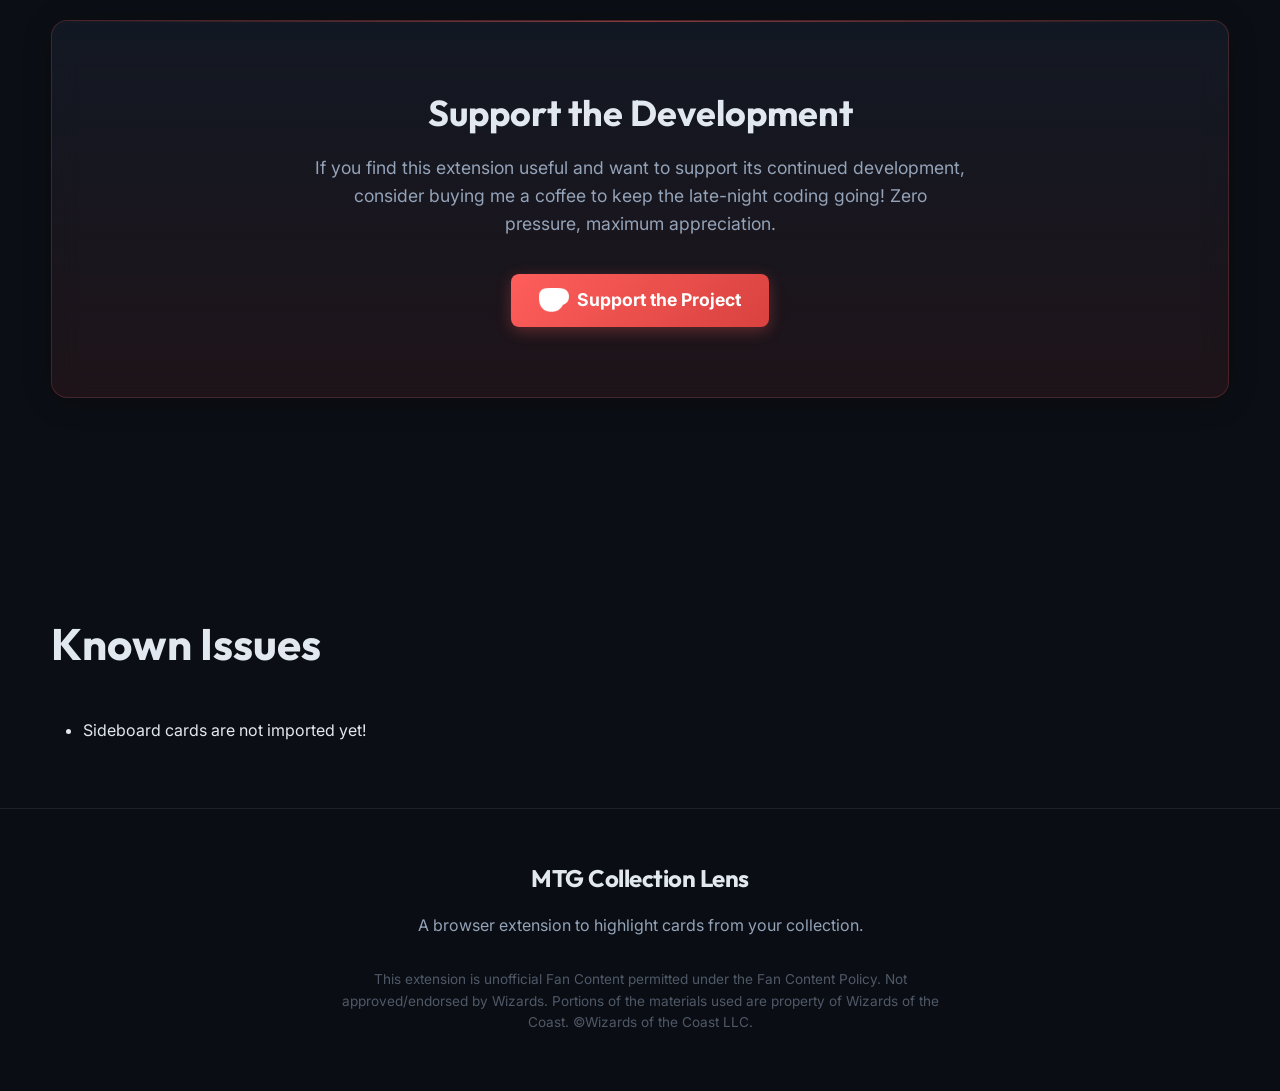
==== commit 58d8344b: "Update index.html" ====
--- a/index.html
+++ b/index.html
@@ -2,6 +2,7 @@
 <html lang="en">
 
 <head>
+    <meta name="google-site-verification" content="HxMXhjVep8EDqHeRWcNlmWzYRXjhkOG1iWsRp8WBL_8" />
     <meta charset="UTF-8">
     <meta name="viewport" content="width=device-width, initial-scale=1.0">
     <title>MTG Collection Lens | Chrome Extension</title>
@@ -384,4 +385,4 @@
     <script src="script.js"></script>
 </body>
 
-</html>+</html>
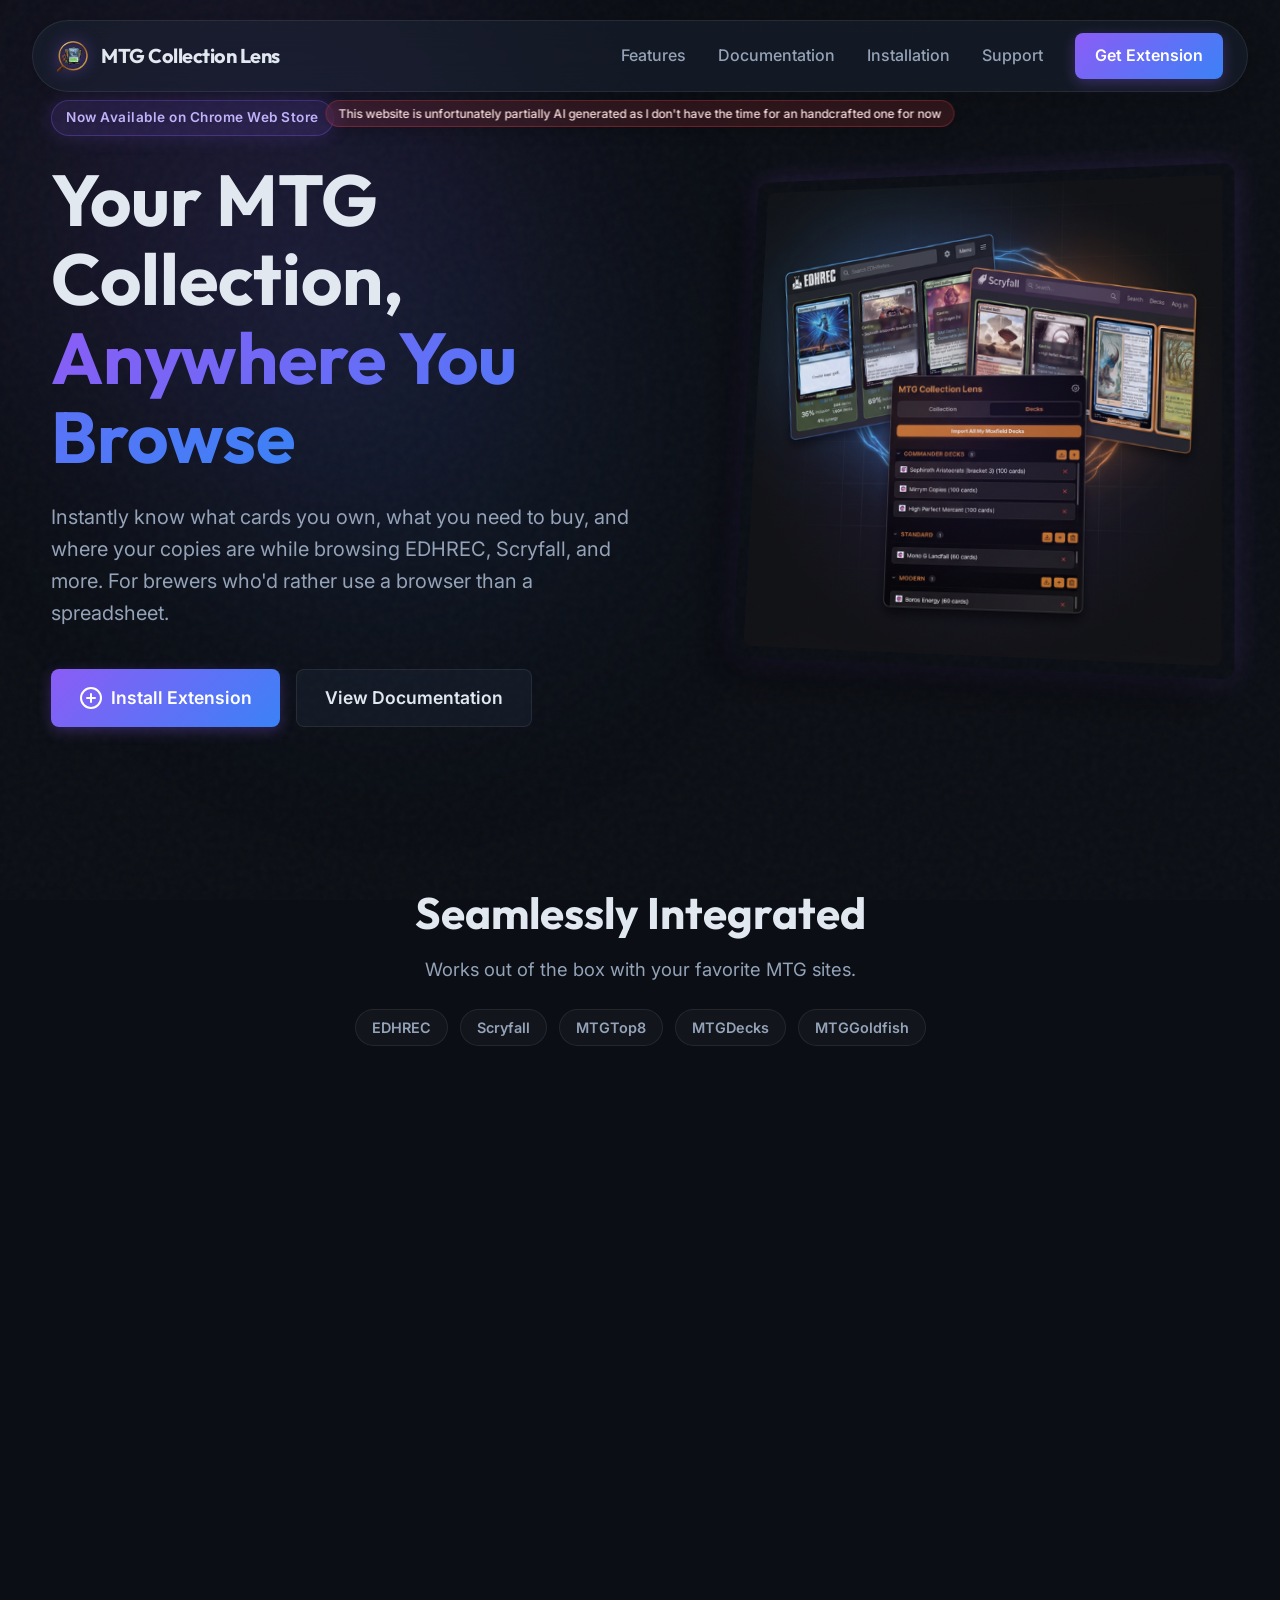
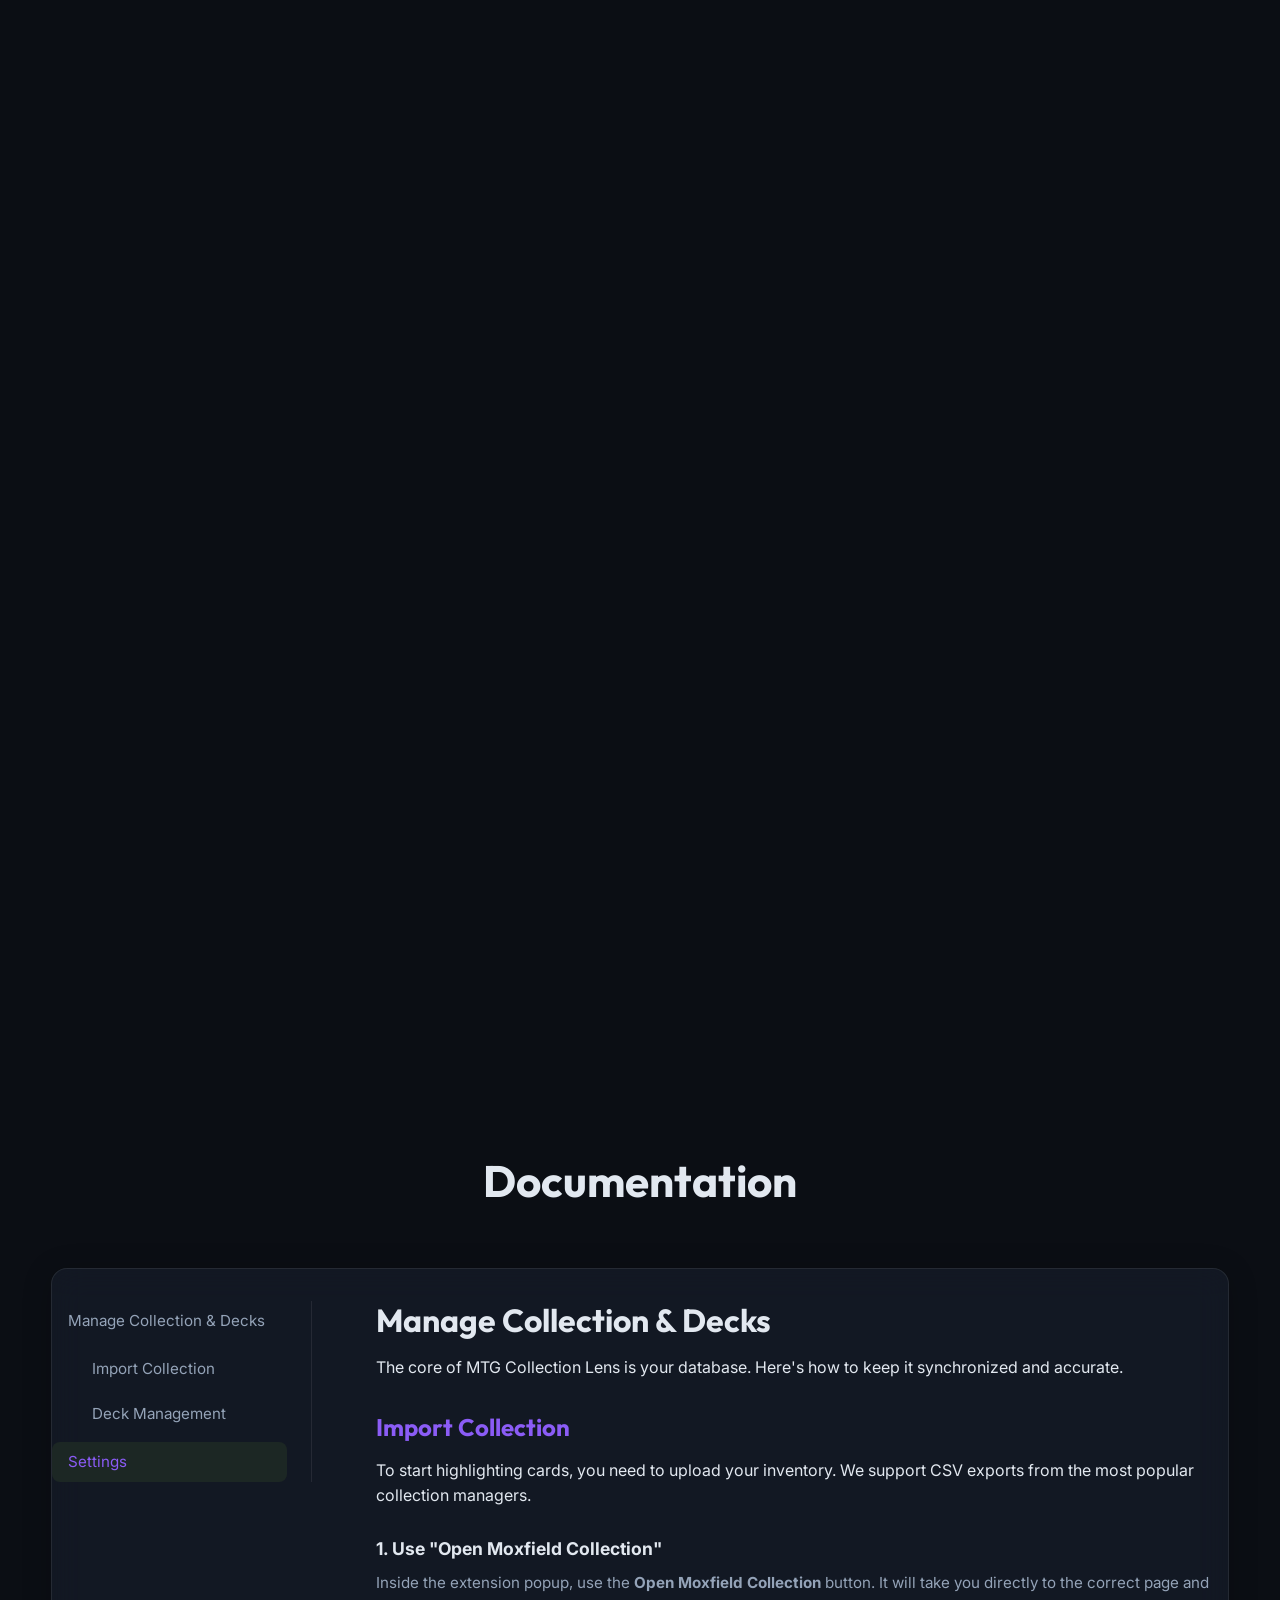
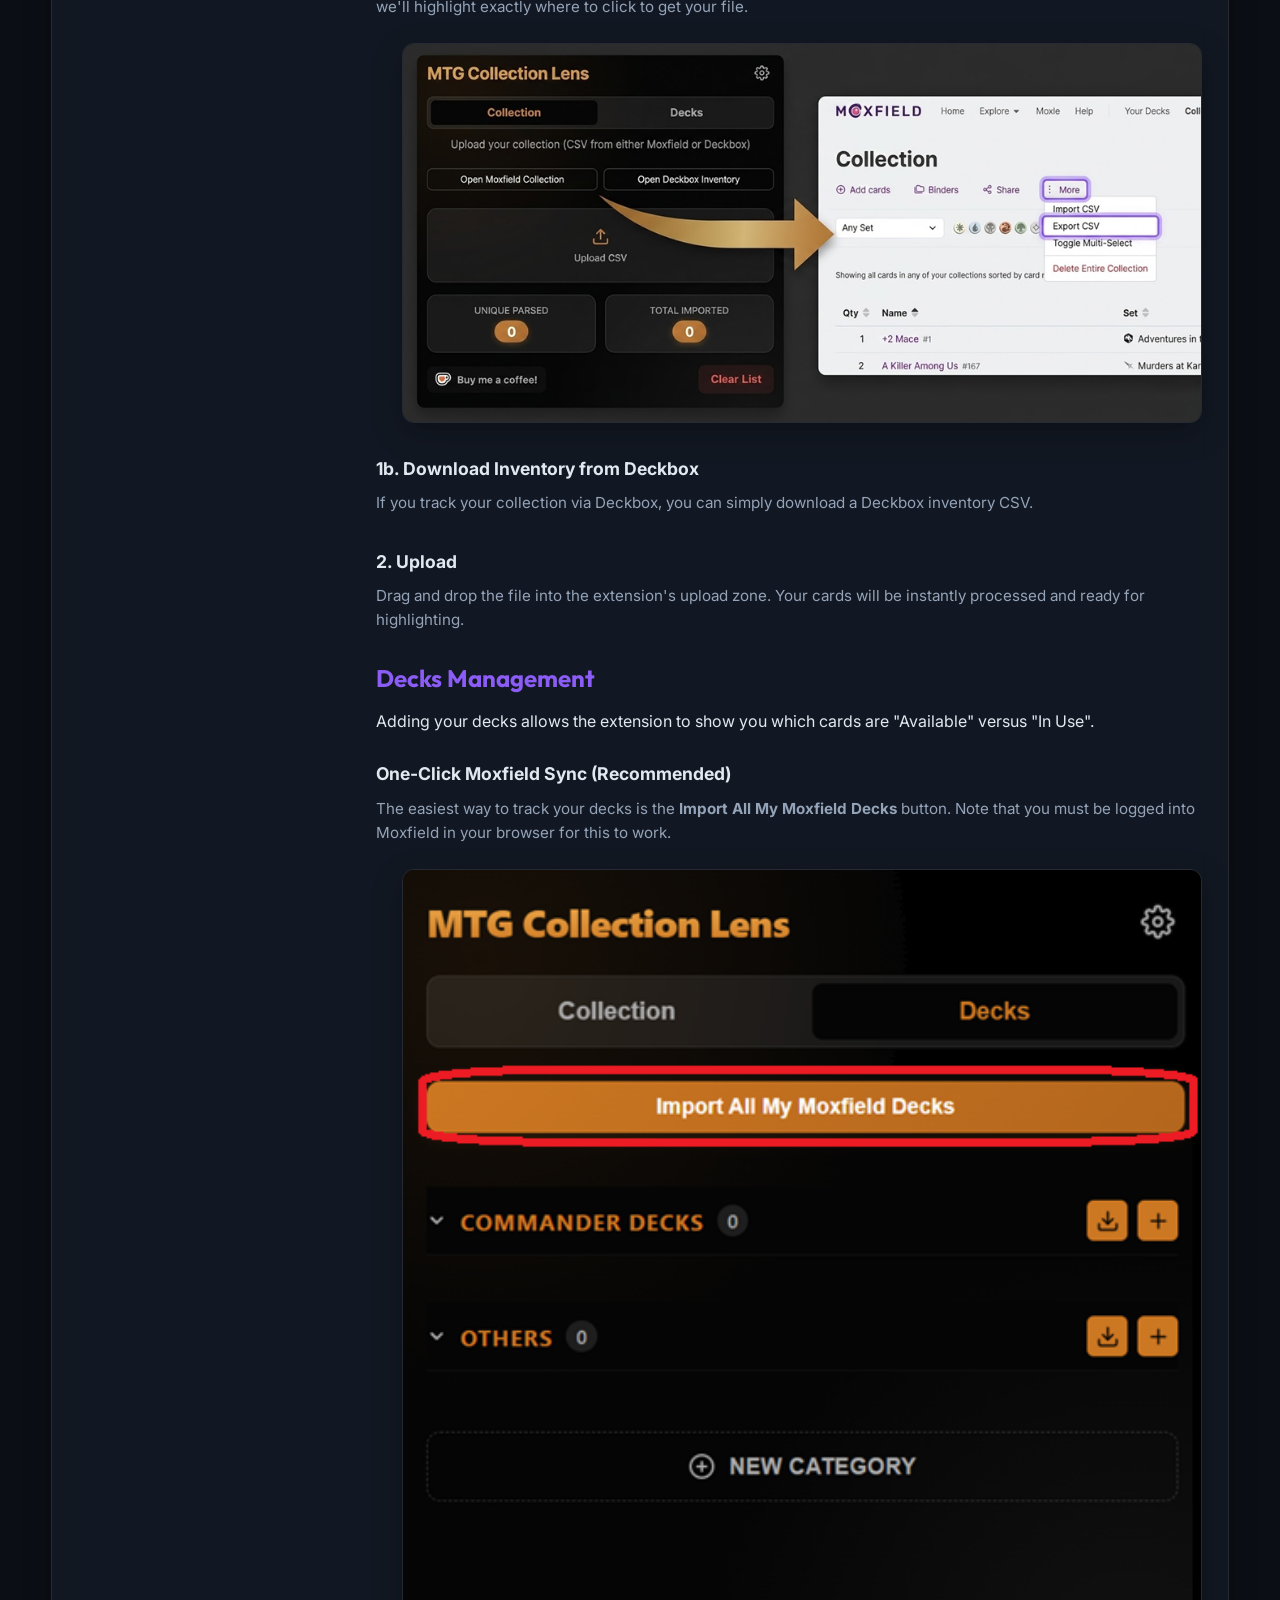
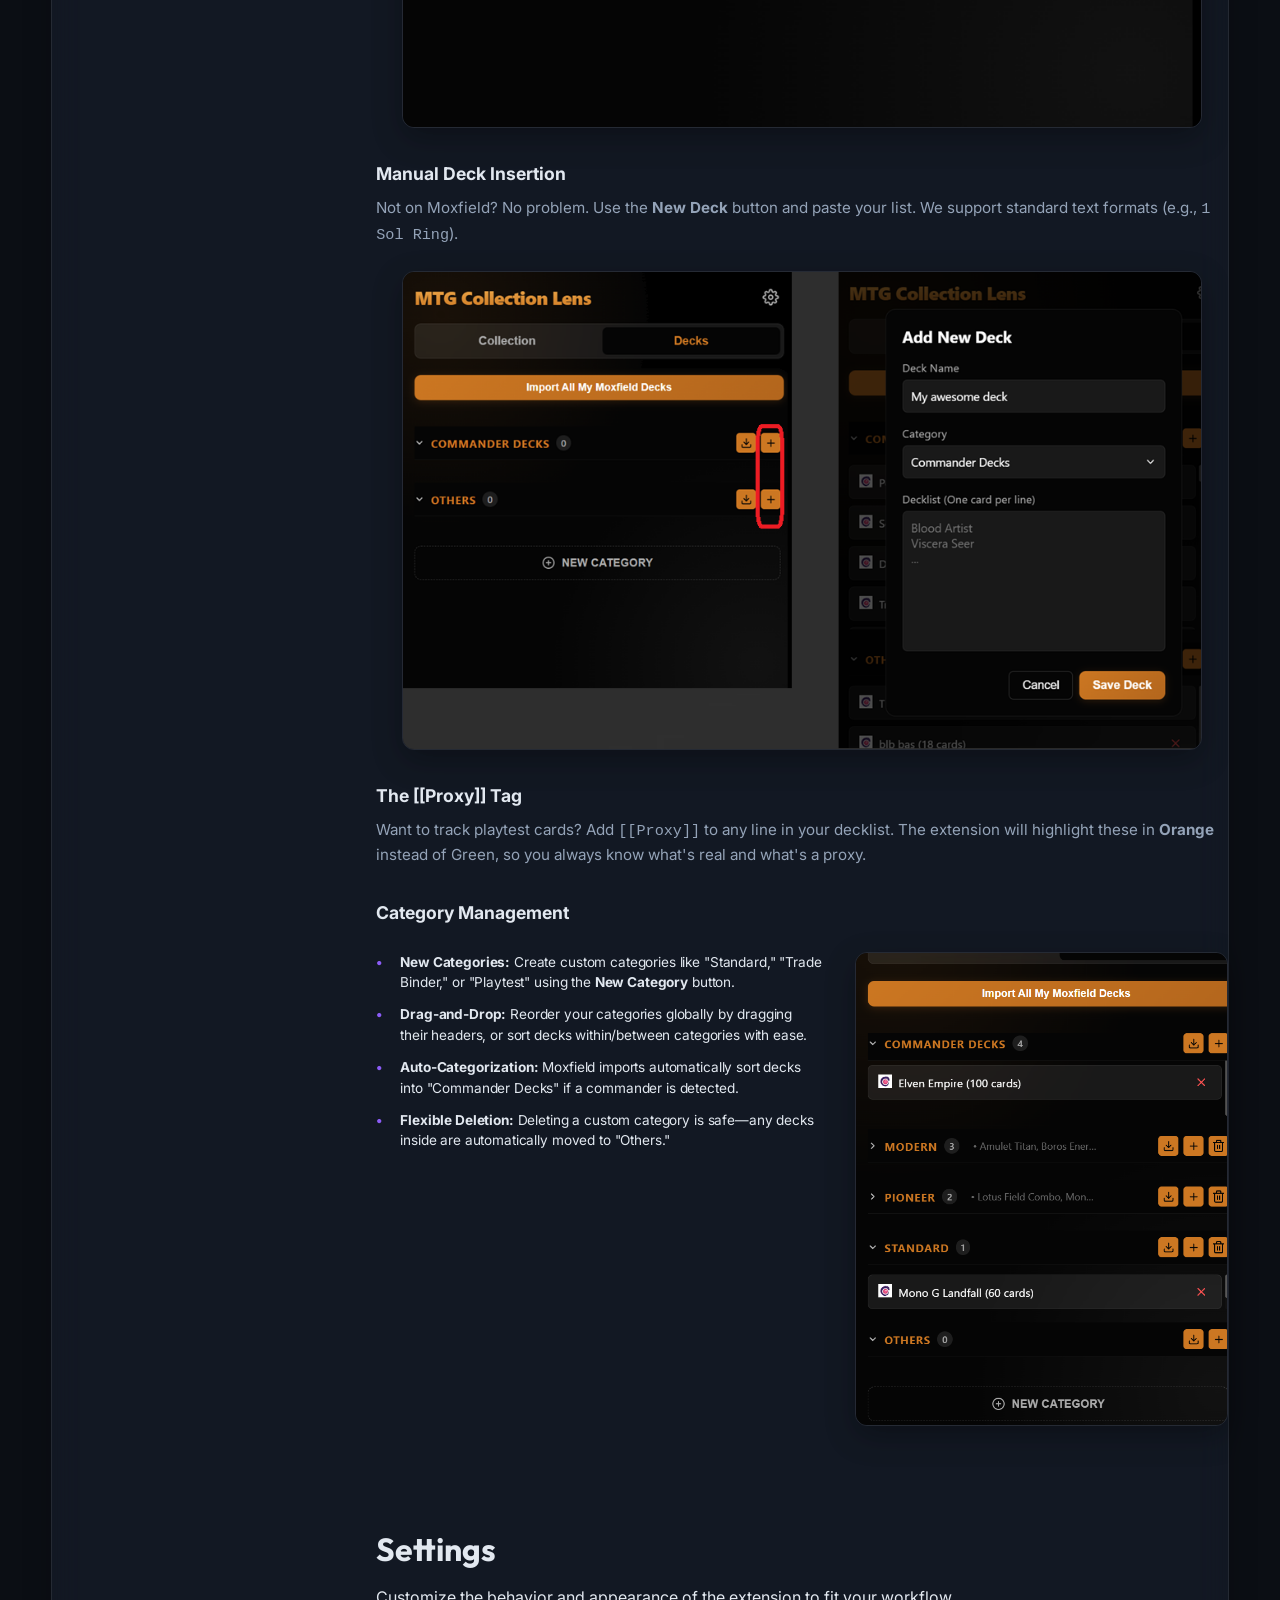
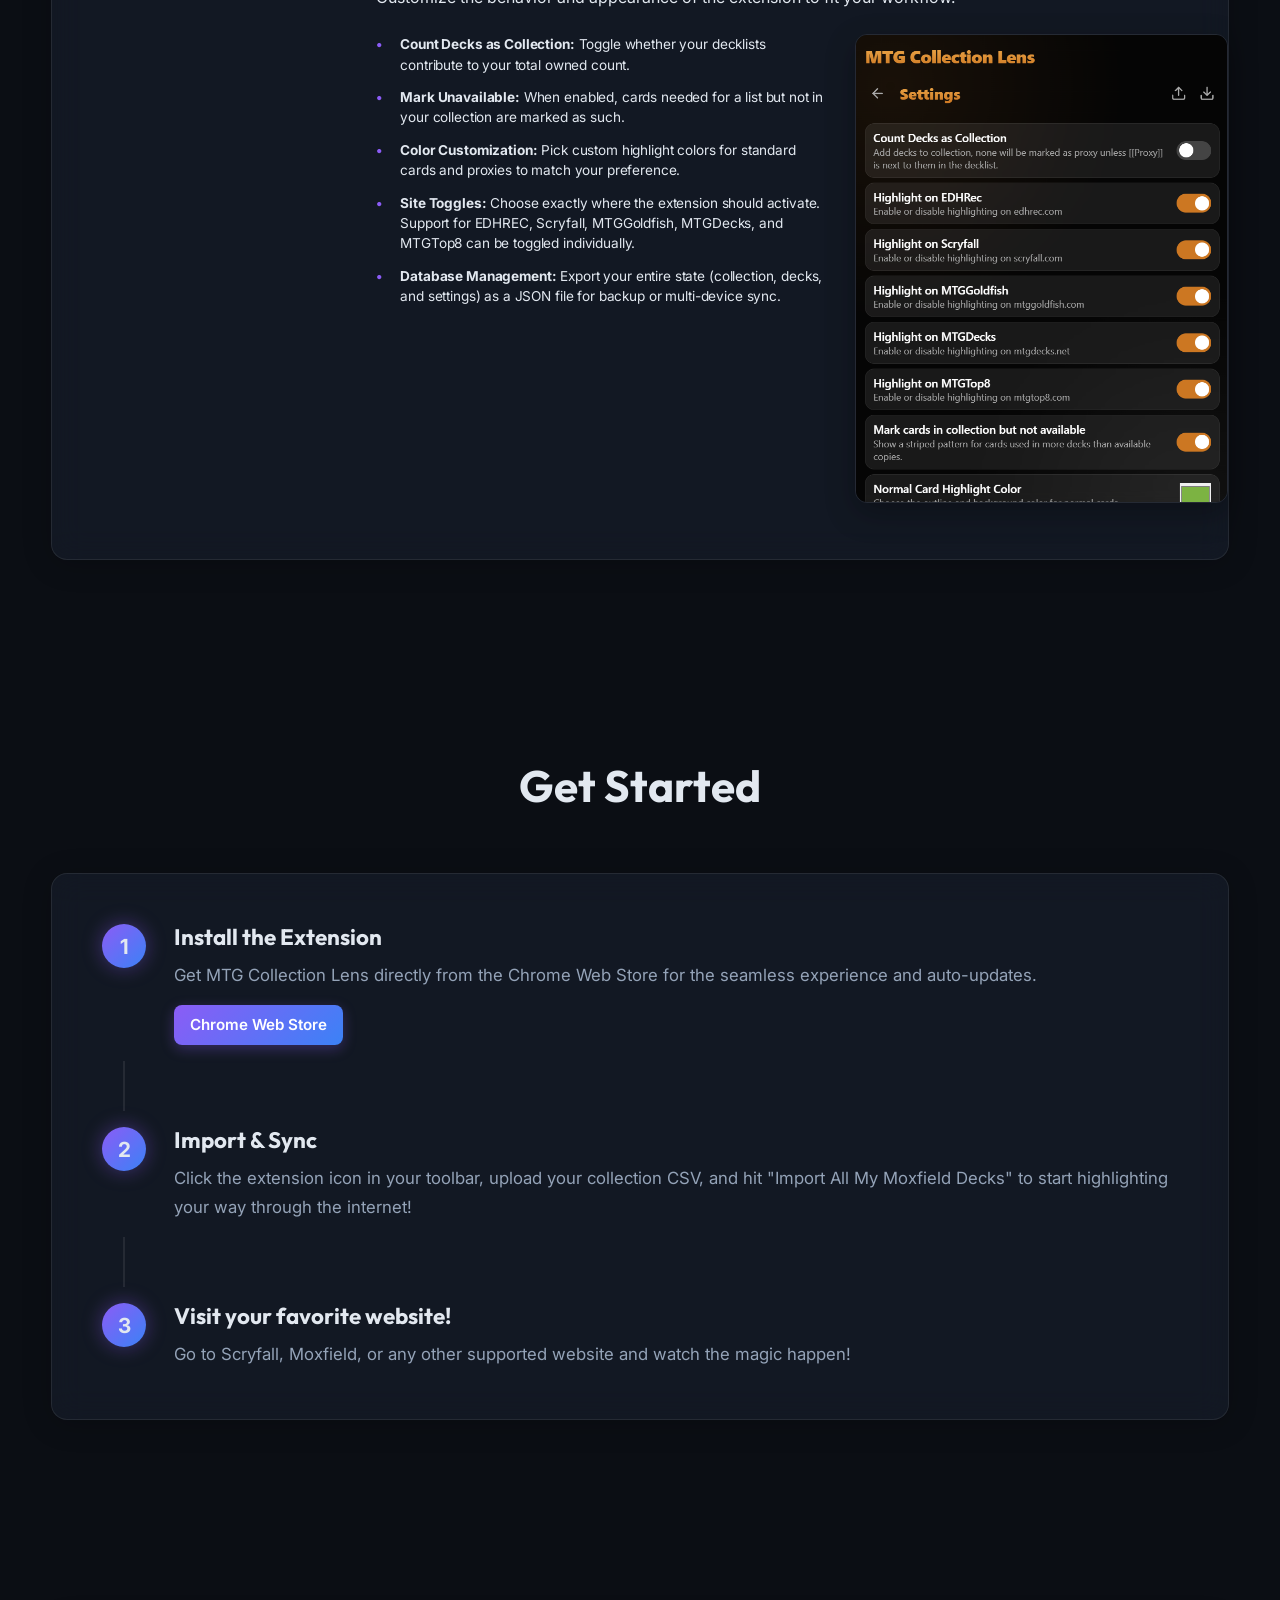
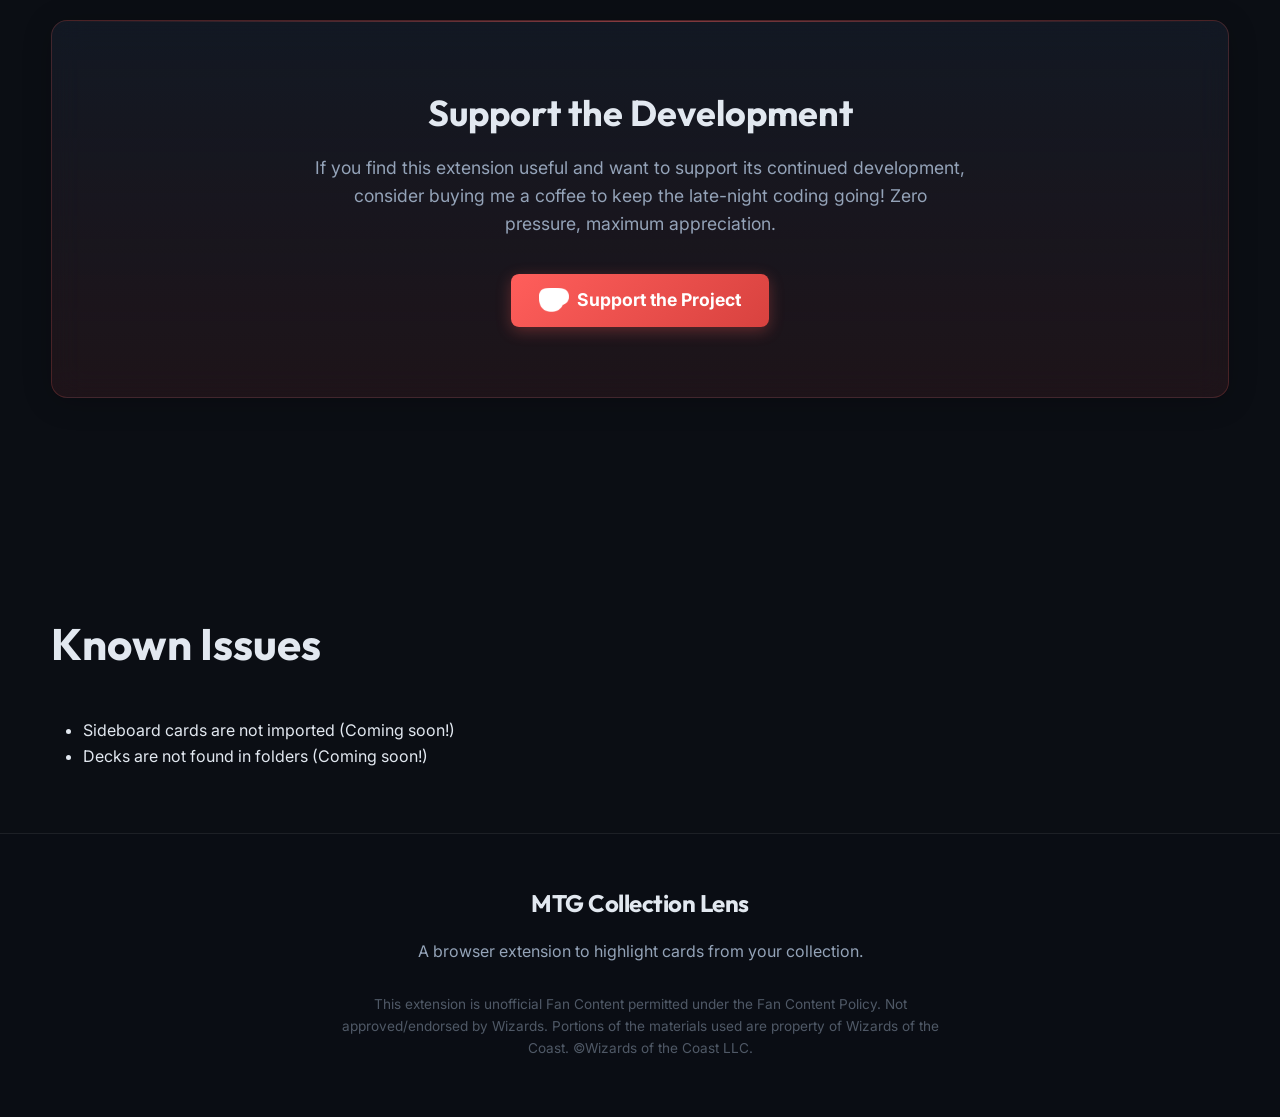
==== commit 89299f04: "Website update." ====
--- a/index.html
+++ b/index.html
@@ -2,7 +2,6 @@
 <html lang="en">
 
 <head>
-    <meta name="google-site-verification" content="HxMXhjVep8EDqHeRWcNlmWzYRXjhkOG1iWsRp8WBL_8" />
     <meta charset="UTF-8">
     <meta name="viewport" content="width=device-width, initial-scale=1.0">
     <title>MTG Collection Lens | Chrome Extension</title>
@@ -365,7 +364,8 @@
             <h2 class="section-title">Known Issues</h2>
             <div class="doc-card" style="padding: 2rem;">
                 <ul class="doc-list">
-                    <li>Sideboard cards are not imported yet!</li>
+                    <li>Sideboard cards are not imported (Coming soon!)</li>
+                    <li>Decks are not found in folders (Coming soon!)</li>
                 </ul>
             </div>
         </div>
@@ -385,4 +385,4 @@
     <script src="script.js"></script>
 </body>
 
-</html>
+</html>
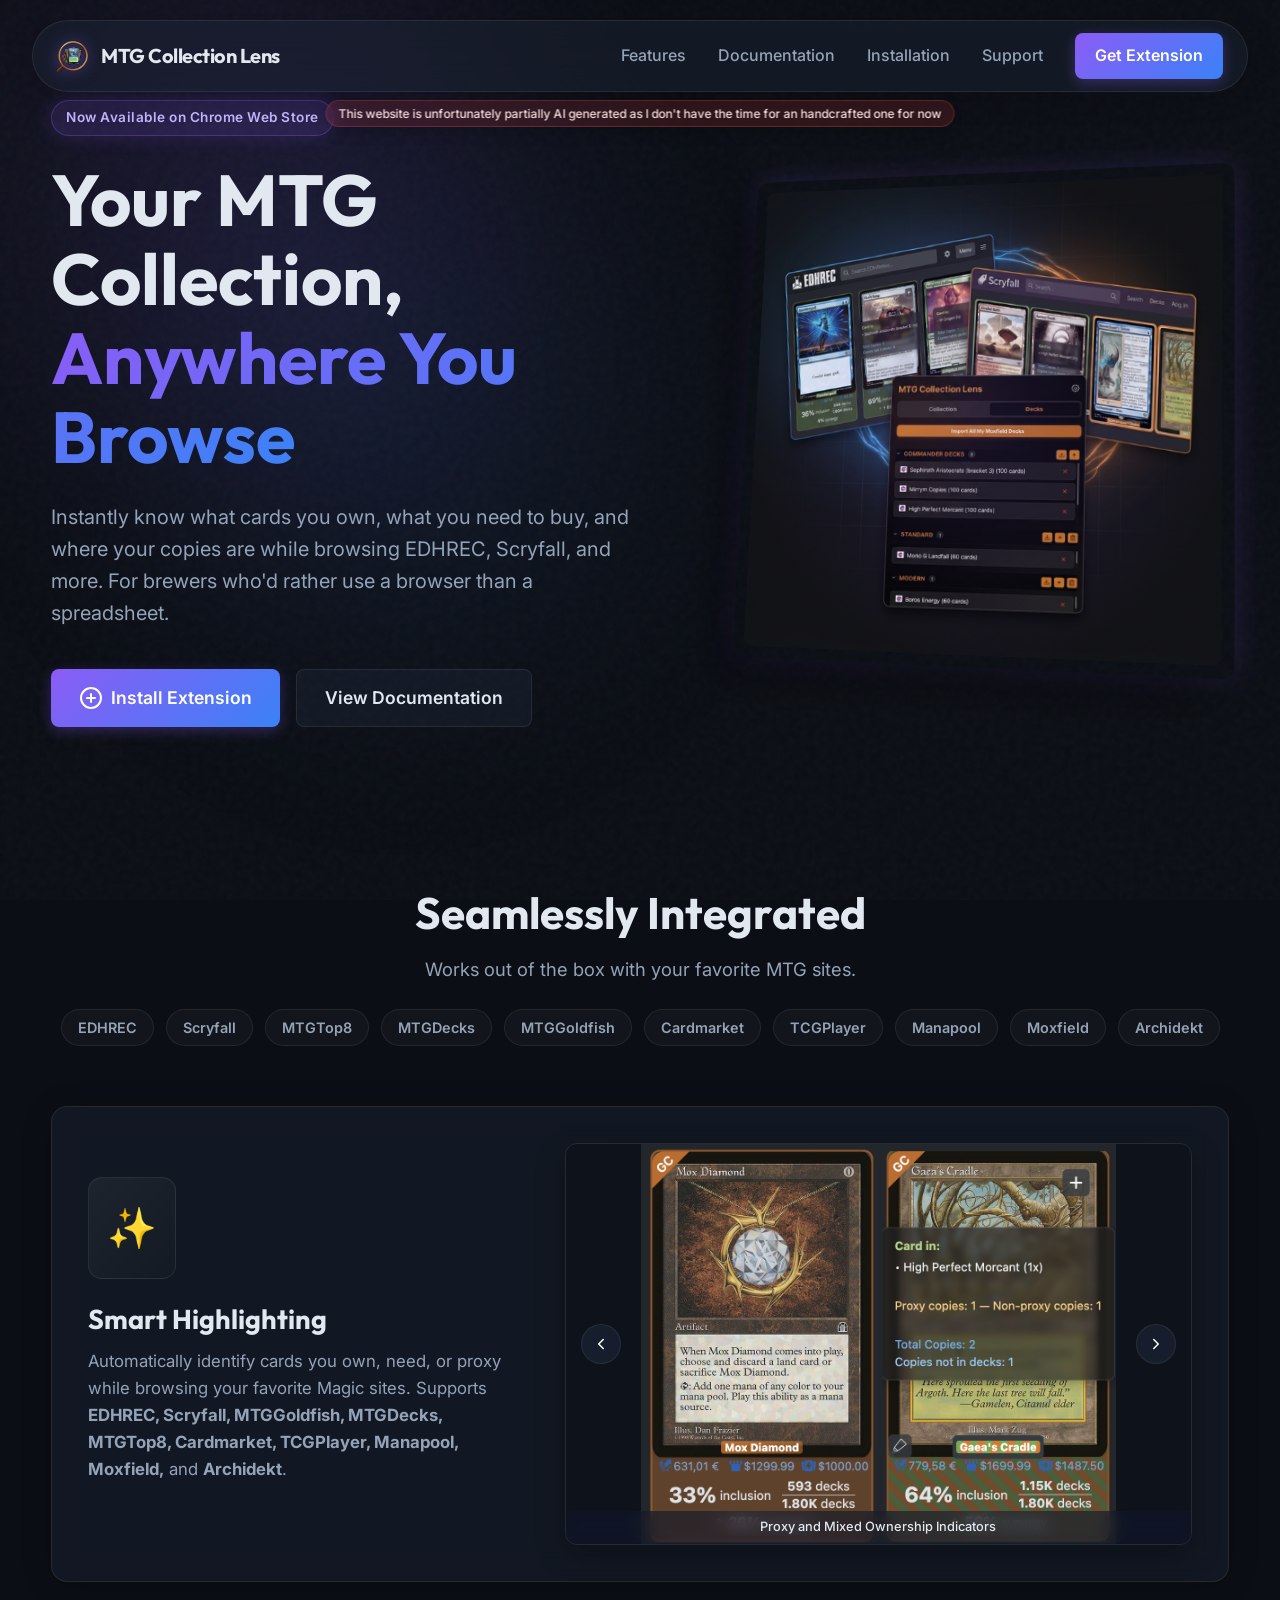
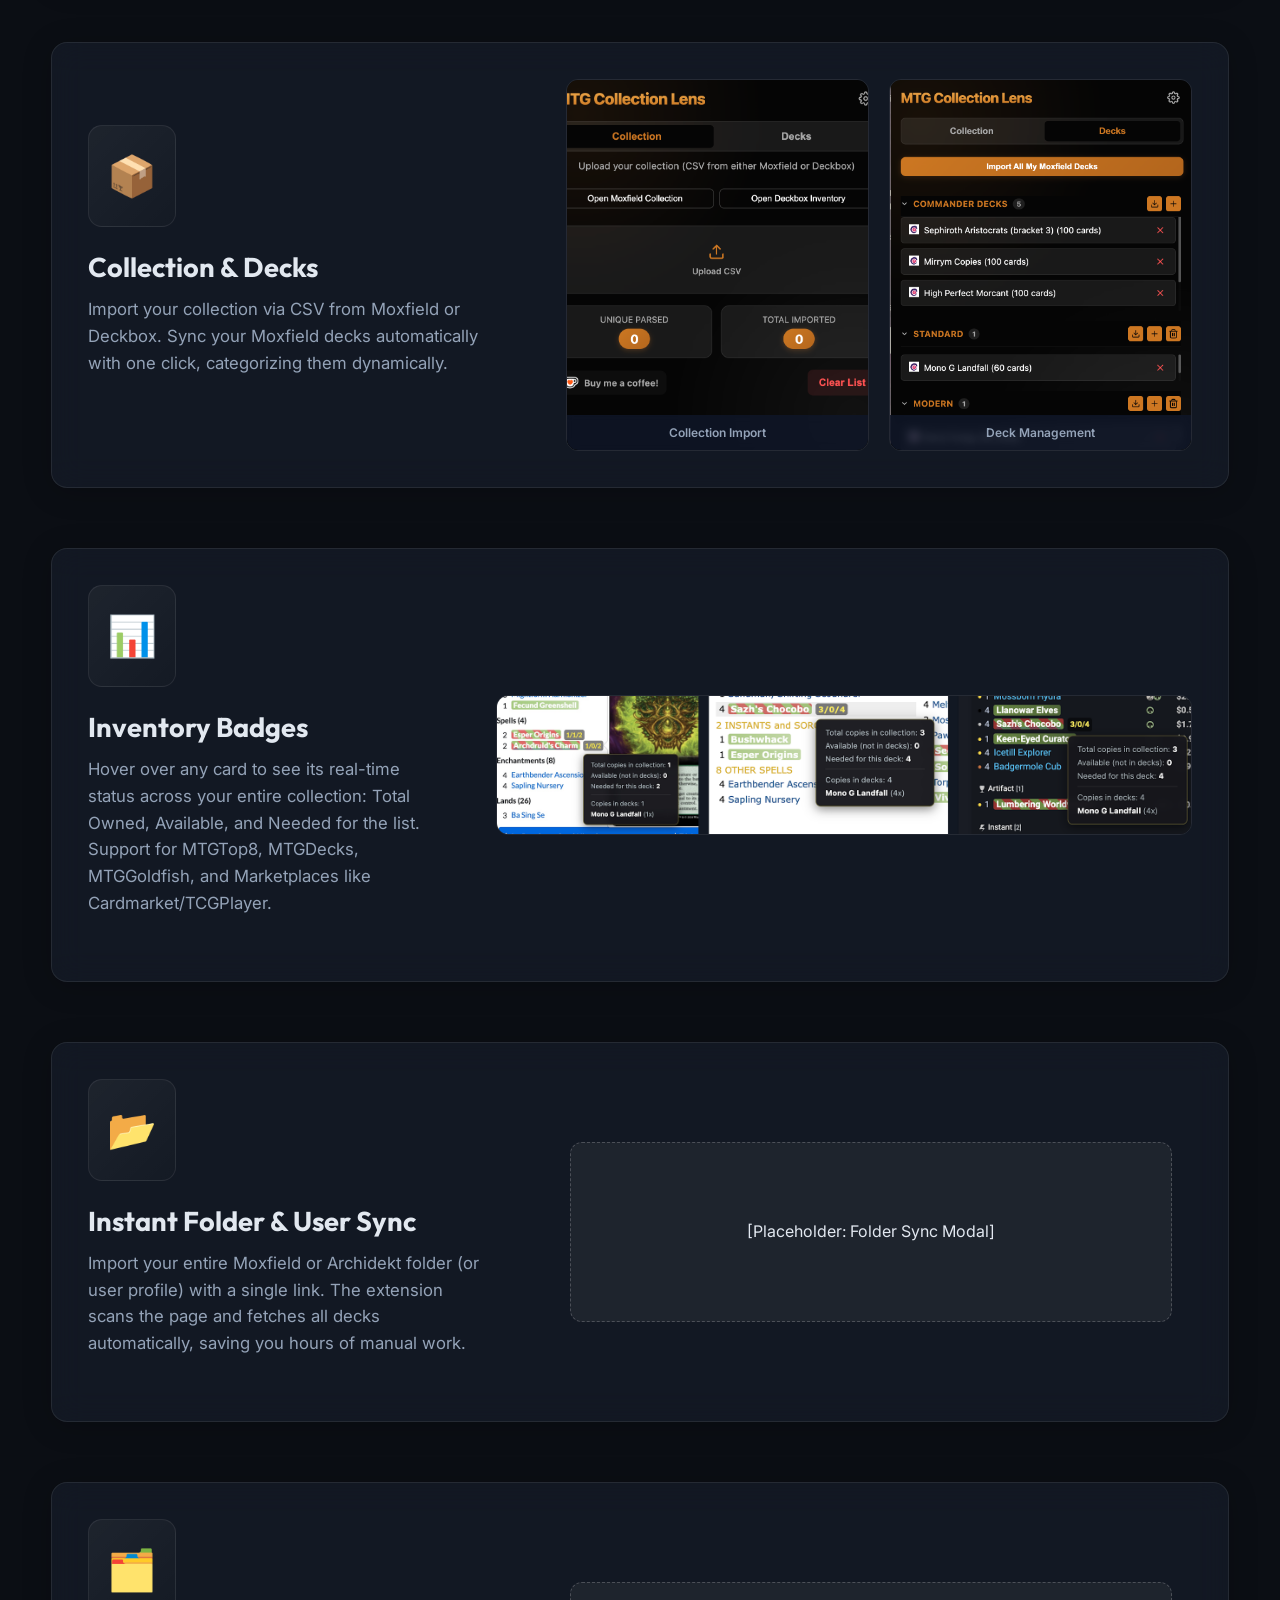
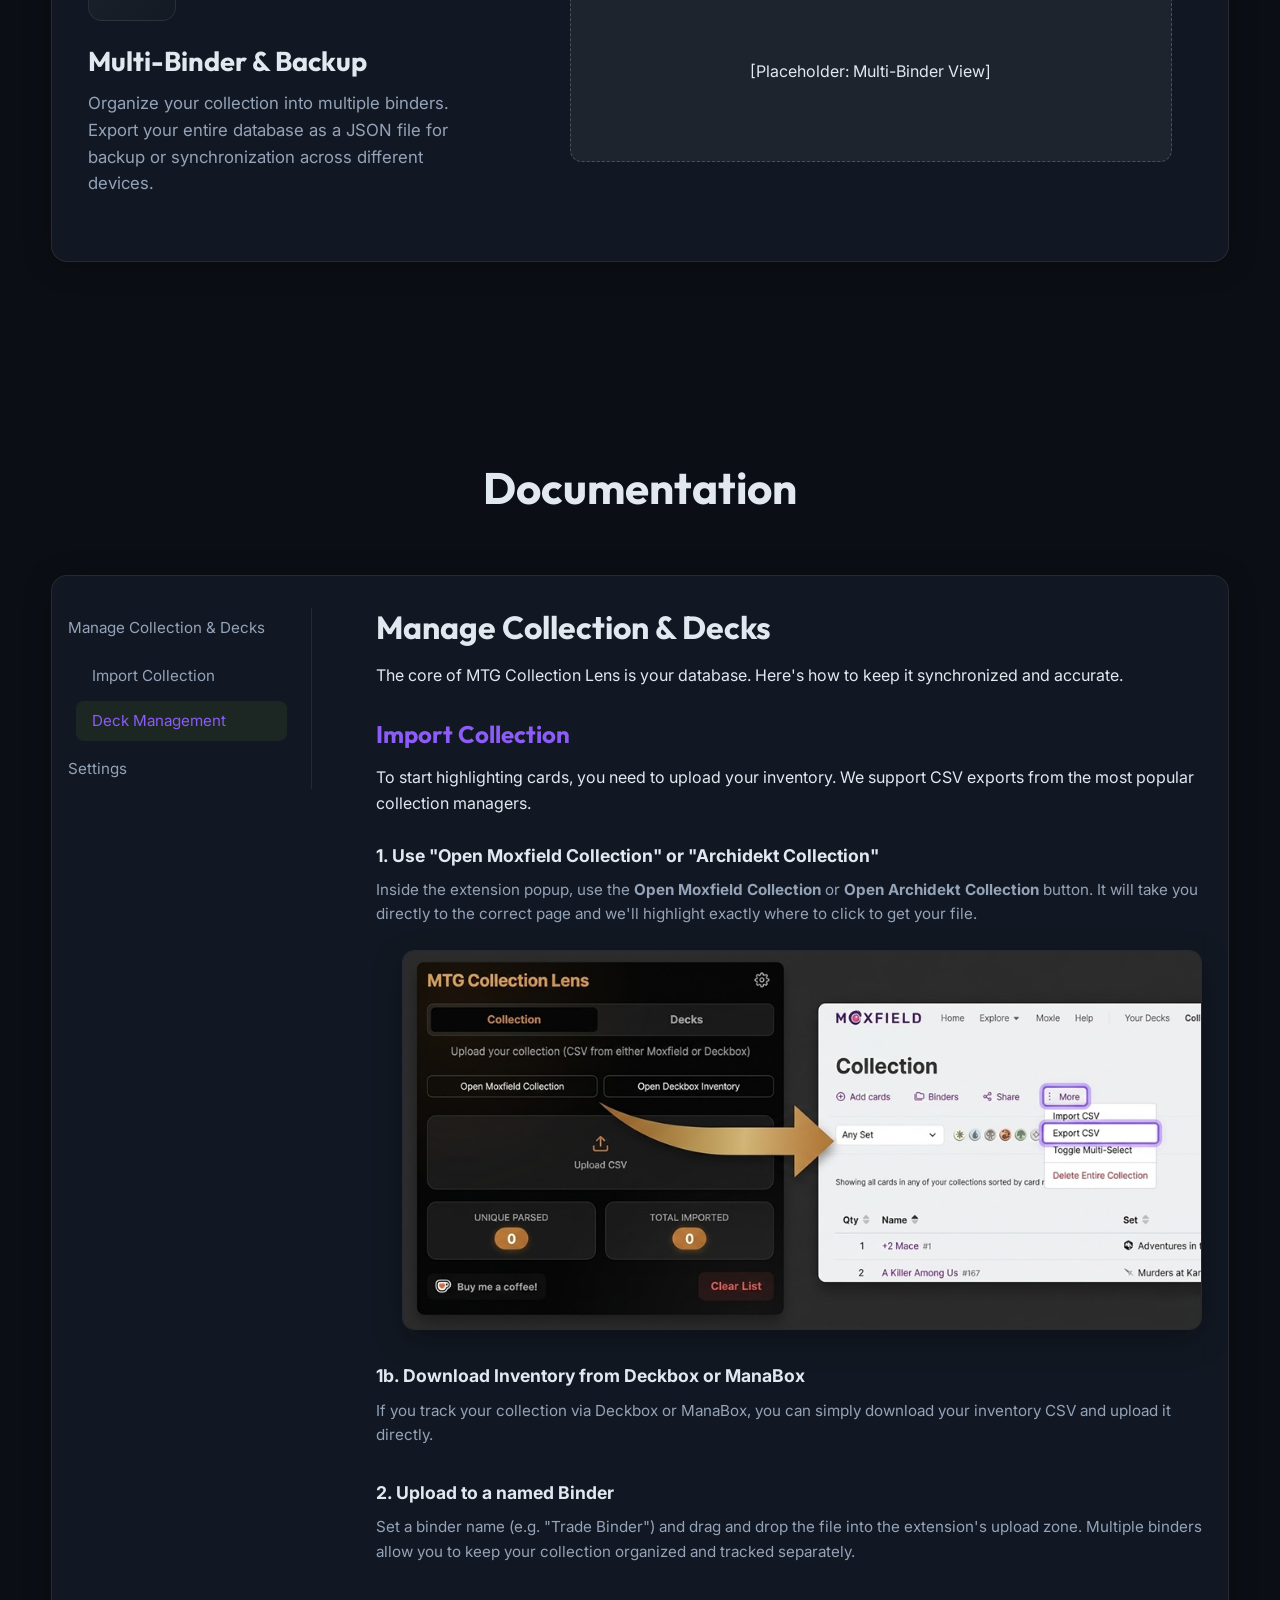
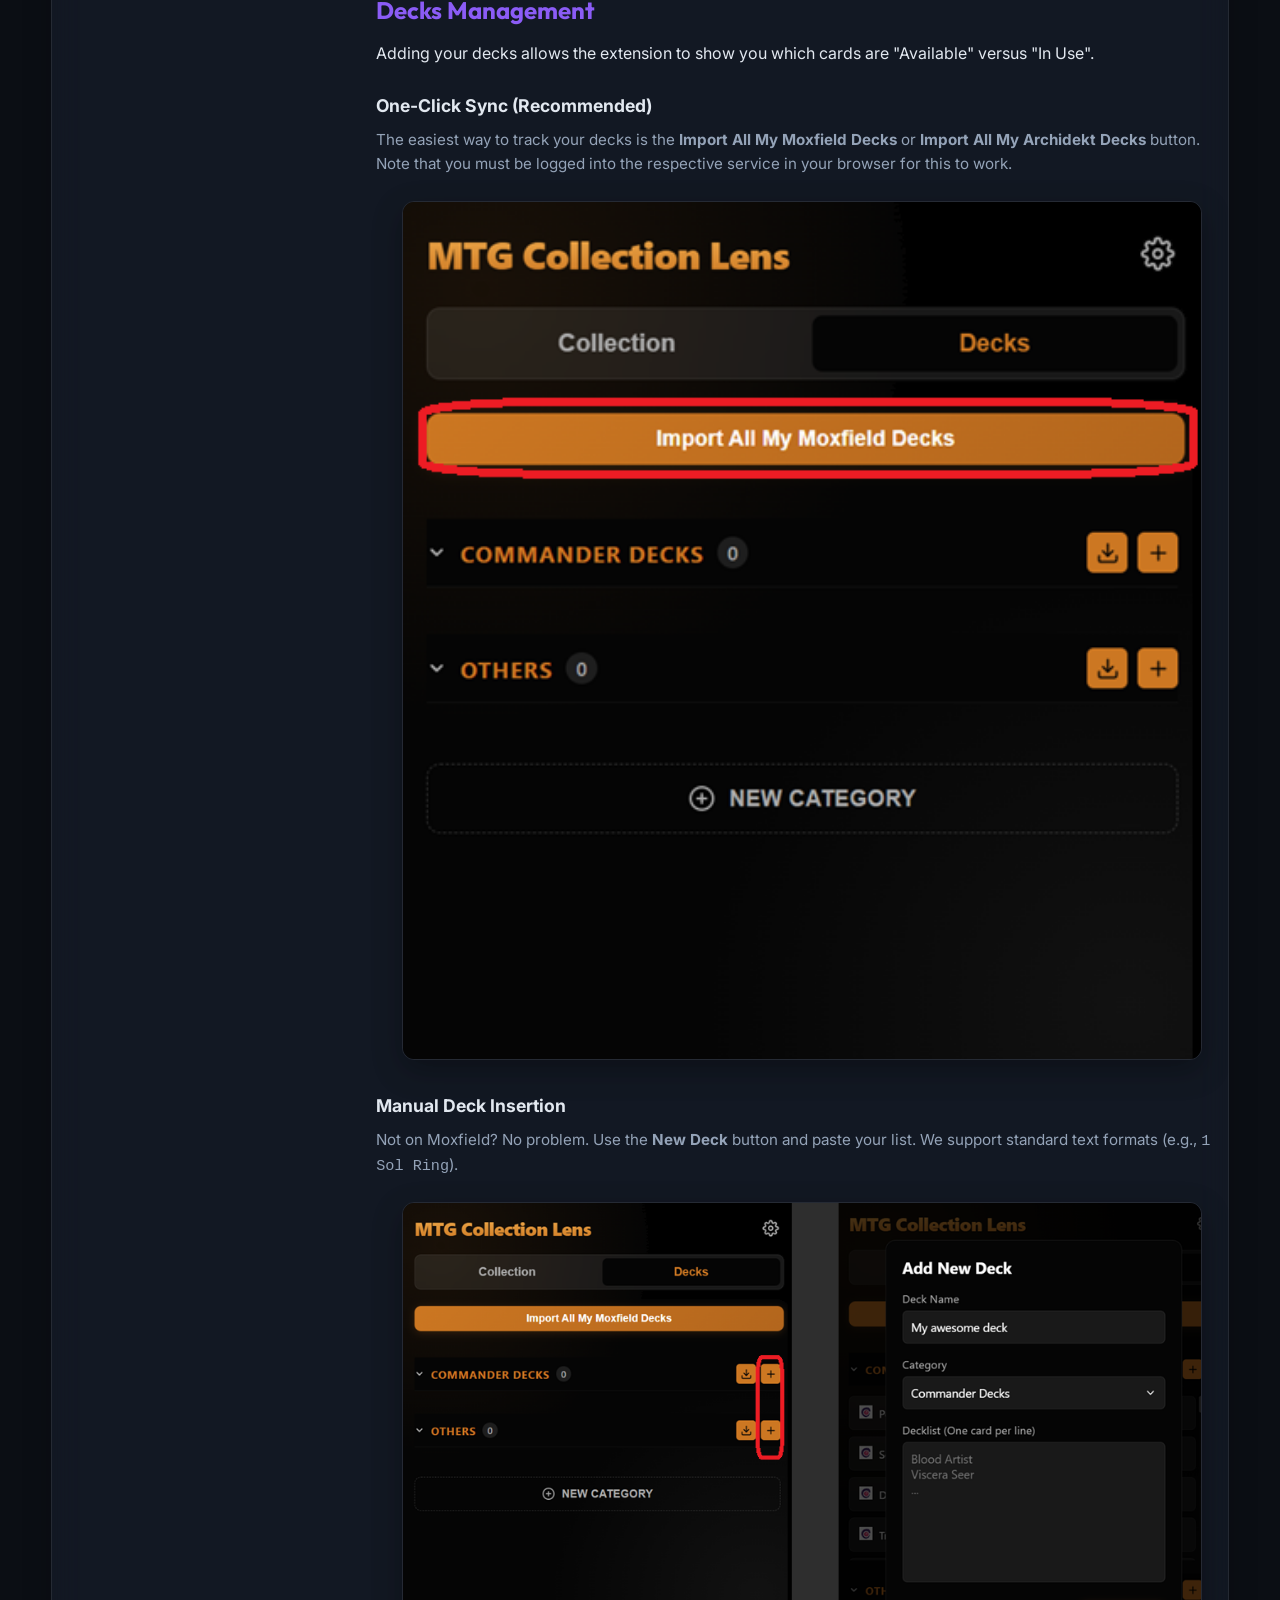
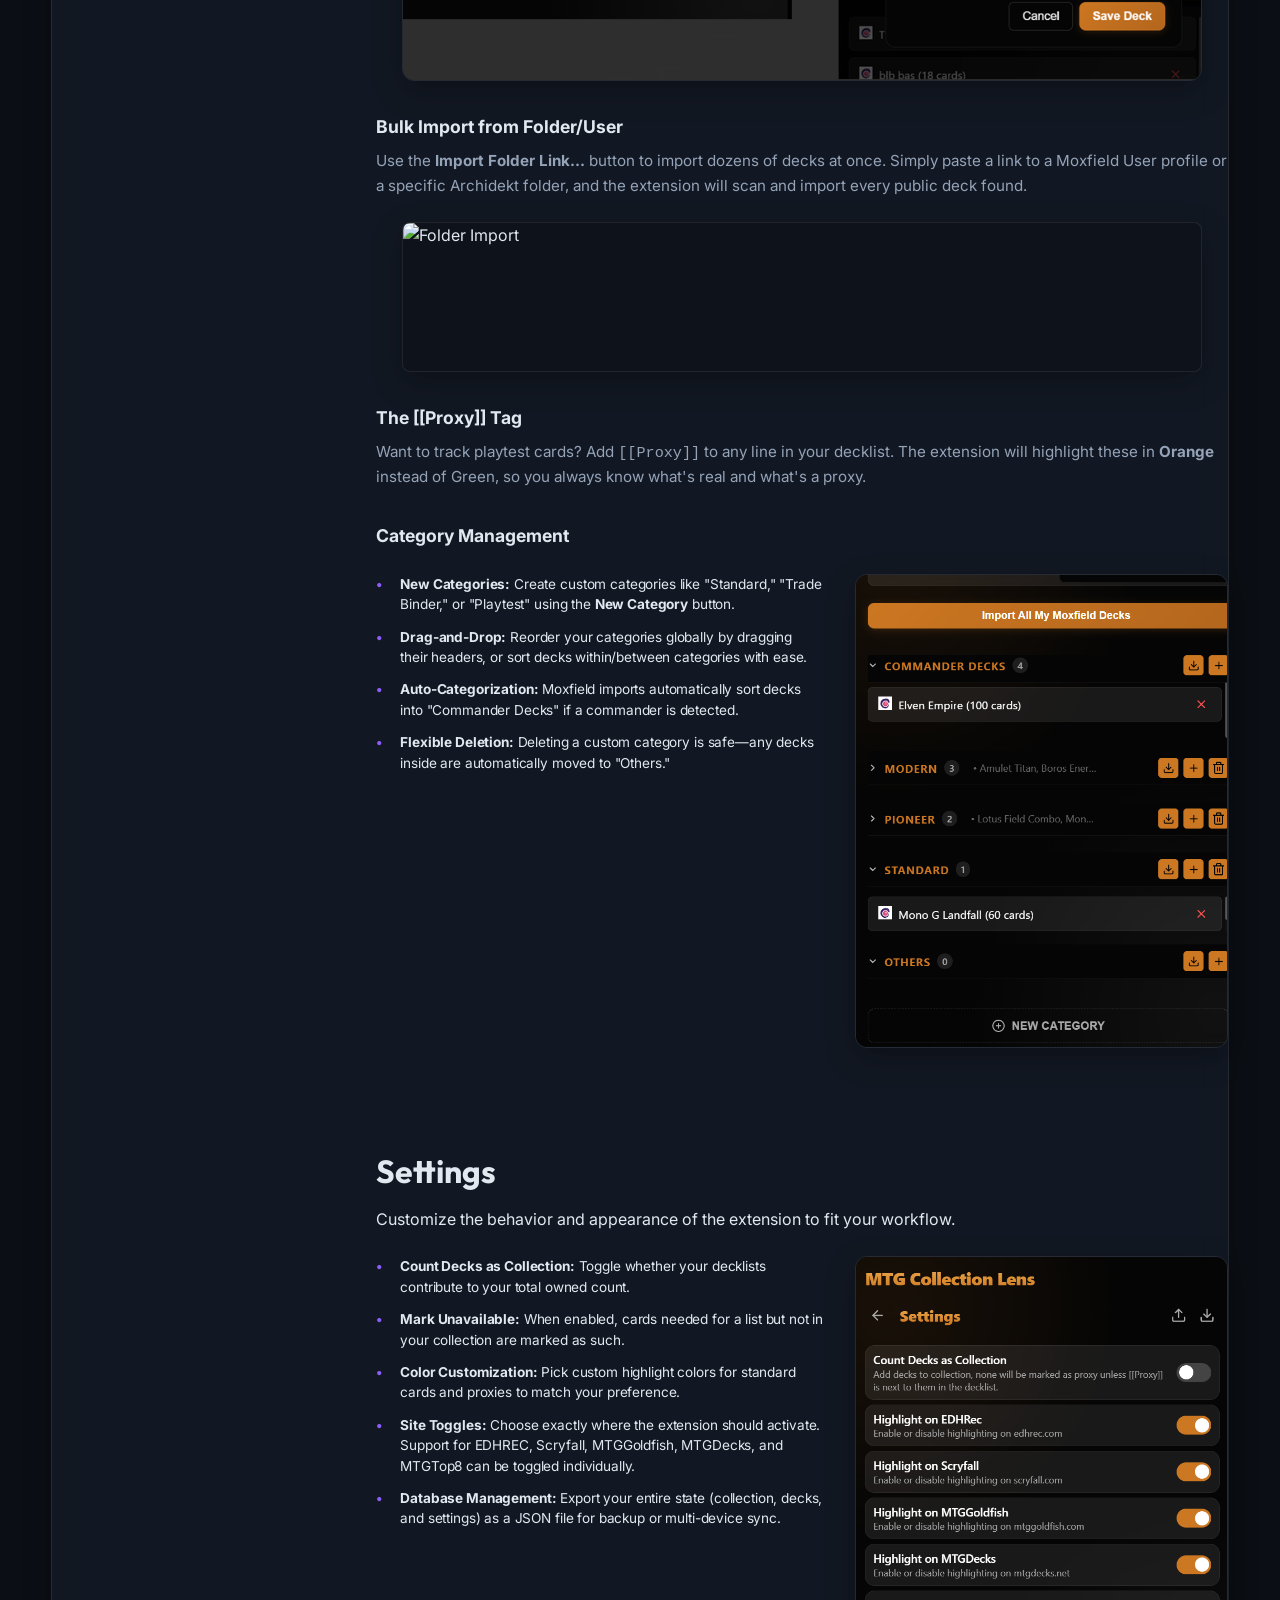
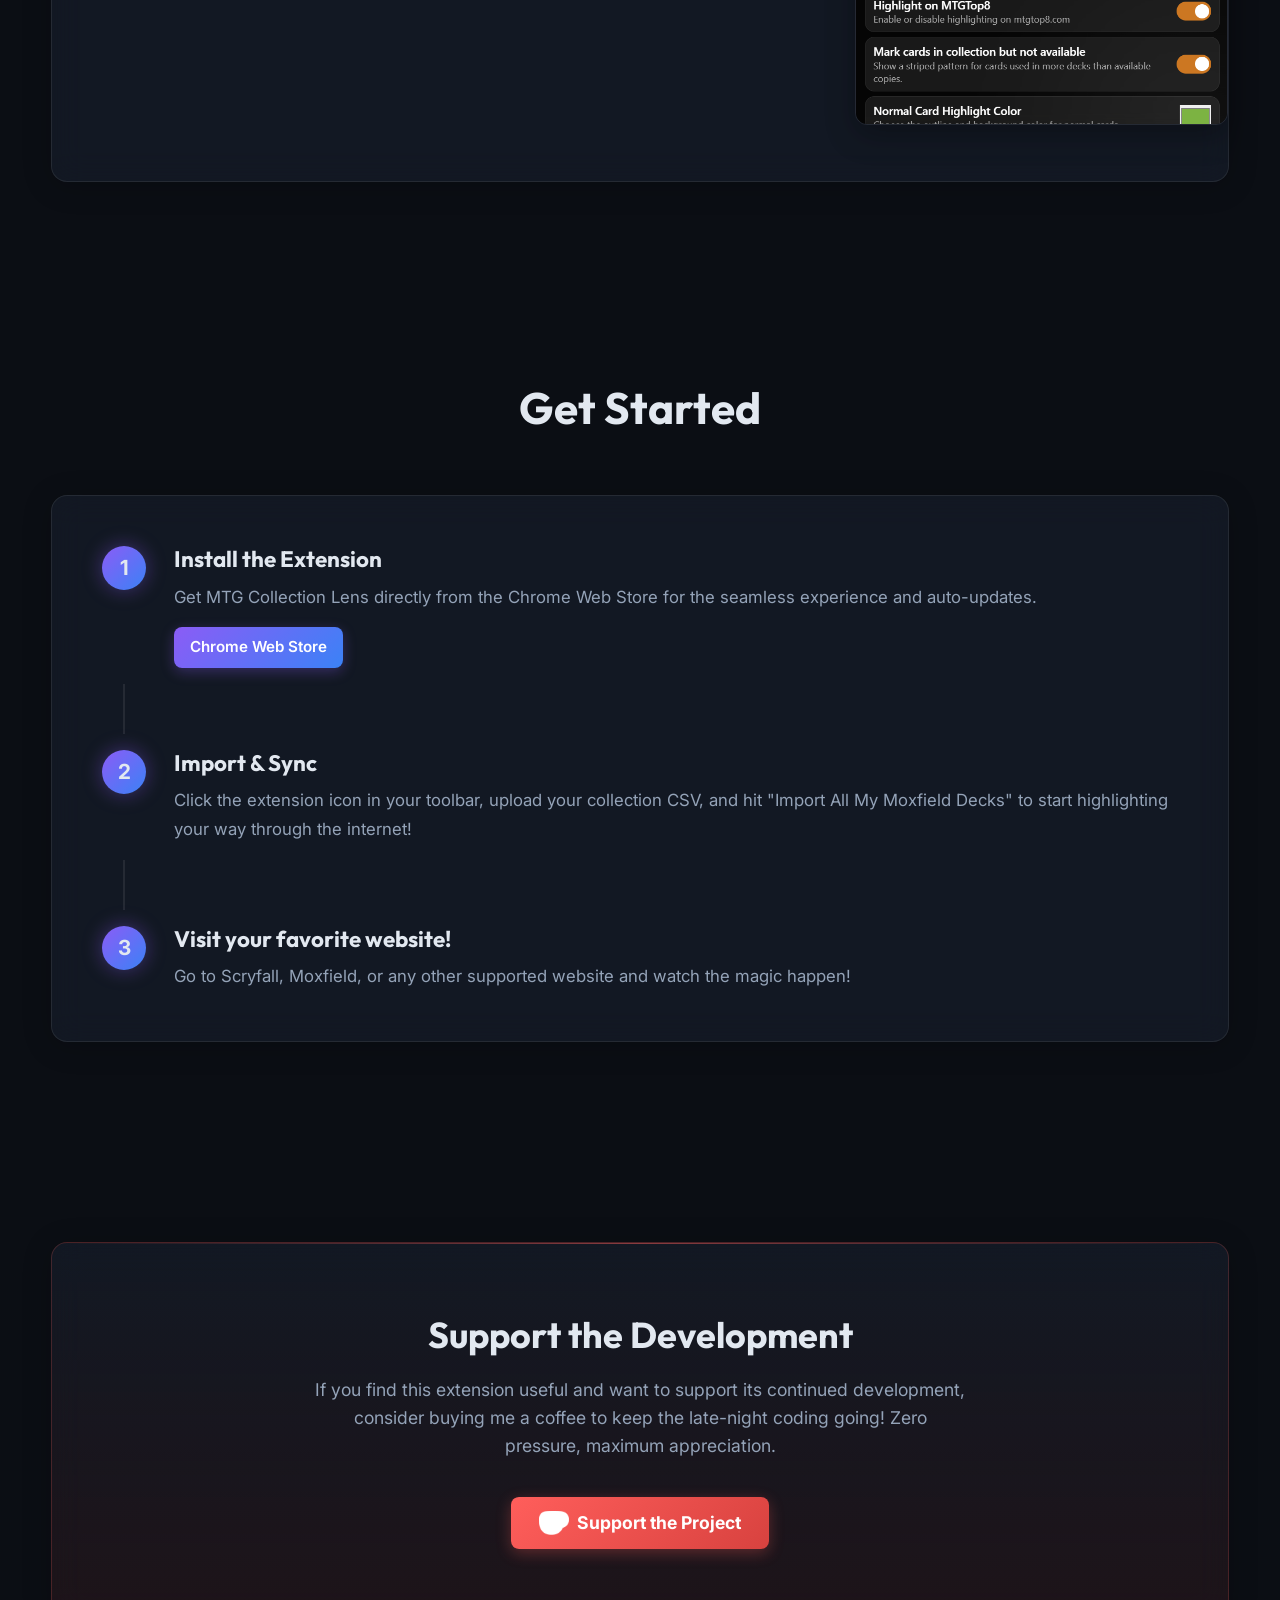
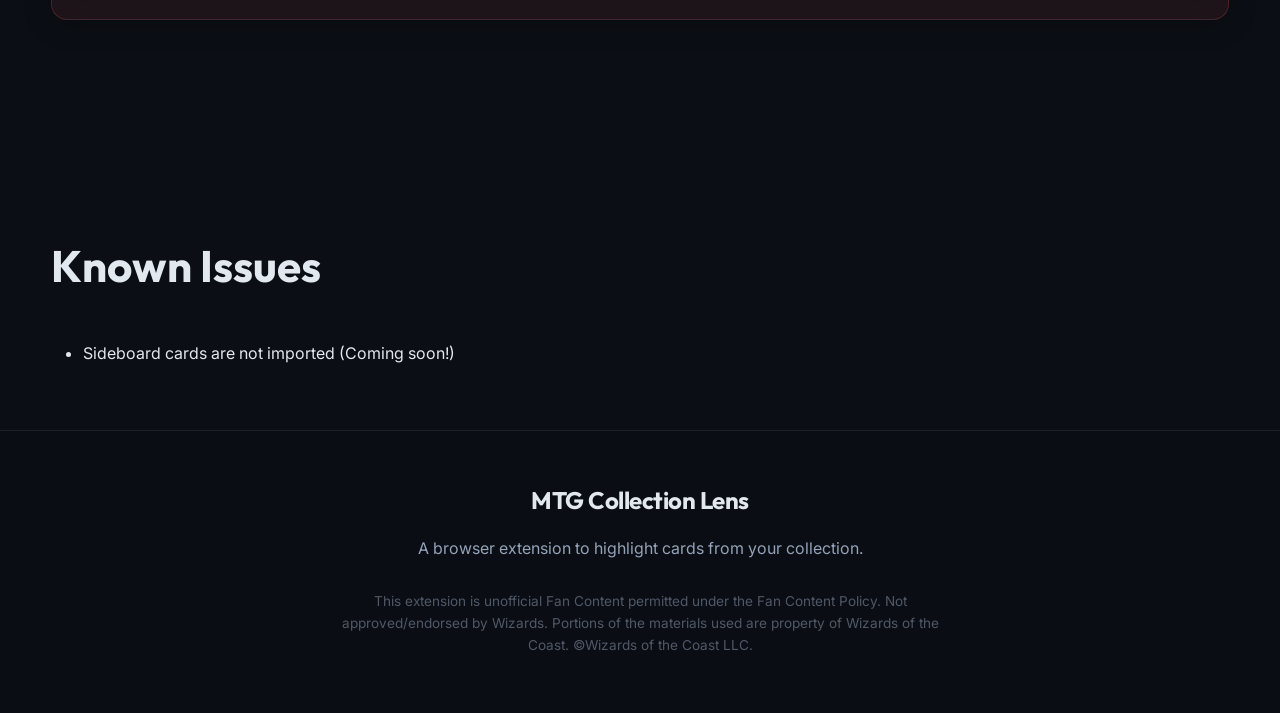
==== commit b99c183b: "start of changes, need much more." ====
--- a/index.html
+++ b/index.html
@@ -6,7 +6,7 @@
     <meta name="viewport" content="width=device-width, initial-scale=1.0">
     <title>MTG Collection Lens | Chrome Extension</title>
     <meta name="description"
-        content="A browser extension to highlight Magic: The Gathering cards from your collection while browsing EDHREC, Scryfall, MTGTop8, and more.">
+        content="A browser extension to highlight Magic: The Gathering cards from your collection while browsing EDHREC, Scryfall, MTGTop8, Cardmarket, TCGPlayer, and more.">
     <link rel="preconnect" href="https://fonts.googleapis.com">
     <link rel="preconnect" href="https://fonts.gstatic.com" crossorigin>
     <link
@@ -83,18 +83,22 @@
                     <a href="https://mtgtop8.com" target="_blank" class="site-badge">MTGTop8</a>
                     <a href="https://mtgdecks.net" target="_blank" class="site-badge">MTGDecks</a>
                     <a href="https://www.mtggoldfish.com" target="_blank" class="site-badge">MTGGoldfish</a>
+                    <a href="https://www.cardmarket.com" target="_blank" class="site-badge">Cardmarket</a>
+                    <a href="https://www.tcgplayer.com" target="_blank" class="site-badge">TCGPlayer</a>
+                    <a href="https://manapool.com" target="_blank" class="site-badge">Manapool</a>
+                    <a href="https://www.moxfield.com" target="_blank" class="site-badge">Moxfield</a>
+                    <a href="https://www.archidekt.com" target="_blank" class="site-badge">Archidekt</a>
                 </div>
             </div>
 
             <div class="features-grid">
-                <!-- Highlighting -->
+                <!-- Smart Highlighting -->
                 <div class="feature-card glass-panel feature-card-full">
                     <div class="feature-card-content">
-                        <div class="feature-icon">🔍</div>
+                        <div class="feature-icon">✨</div>
                         <h3 class="feature-title">Smart Highlighting</h3>
-                        <p class="feature-text">Cards are highlighted based on your inventory on EDHREC and Scryfall.
-                            See green outlines for owned, orange for proxies, and striped patterns for copies you own
-                            but already in decks.</p>
+                        <p class="feature-text">Automatically identify cards you own, need, or proxy while browsing
+                            your favorite Magic sites. Supports <strong>EDHREC, Scryfall, MTGGoldfish, MTGDecks, MTGTop8, Cardmarket, TCGPlayer, Manapool, Moxfield,</strong> and <strong>Archidekt</strong>.</p>
                     </div>
                     <div class="carousel-container" style="flex: 1.5; margin-top: 0;">
                         <div class="carousel-track">
@@ -157,11 +161,39 @@
                         <p class="feature-text">Hover over any card to see its
                             real-time status across your entire collection: Total Owned, Available, and Needed for
                             the
-                            list. Support for MTGTop8, MTGDecks, and MTGGoldfish is built-in.</p>
+                            list. Support for MTGTop8, MTGDecks, MTGGoldfish, and Marketplaces like Cardmarket/TCGPlayer.</p>
                     </div>
                     <div style="flex: 2;">
                         <img src="Docs/FastPath.png" loading="lazy" alt="Compact Highlighting" class="feature-img-full"
                             style="max-width: 1000px; margin: 0; display: block;">
+                    </div>
+                </div>
+
+                <!-- NEW: Instant Folder & User Sync -->
+                <div class="feature-card glass-panel feature-card-full">
+                    <div class="feature-card-content">
+                        <div class="feature-icon">📂</div>
+                        <h3 class="feature-title">Instant Folder & User Sync</h3>
+                        <p class="feature-text">Import your entire Moxfield or Archidekt folder (or user profile) with a single link. The extension scans the page and fetches all decks automatically, saving you hours of manual work.</p>
+                    </div>
+                    <div style="flex: 1.5; padding: 20px; text-align: center;">
+                        <div class="placeholder-img" style="background: rgba(255,255,255,0.05); border: 1px dashed rgba(255,255,255,0.2); border-radius: 12px; height: 180px; display: flex; align-items: center; justify-content: center; color: var(--text-secondary);">
+                            [Placeholder: Folder Sync Modal]
+                        </div>
+                    </div>
+                </div>
+
+                <!-- NEW: Multi-Binder & Backup -->
+                <div class="feature-card glass-panel feature-card-full">
+                    <div class="feature-card-content">
+                        <div class="feature-icon">🗂️</div>
+                        <h3 class="feature-title">Multi-Binder & Backup</h3>
+                        <p class="feature-text">Organize your collection into multiple binders. Export your entire database as a JSON file for backup or synchronization across different devices.</p>
+                    </div>
+                    <div style="flex: 1.5; padding: 20px; text-align: center;">
+                        <div class="placeholder-img" style="background: rgba(255,255,255,0.05); border: 1px dashed rgba(255,255,255,0.2); border-radius: 12px; height: 180px; display: flex; align-items: center; justify-content: center; color: var(--text-secondary);">
+                            [Placeholder: Multi-Binder View]
+                        </div>
                     </div>
                 </div>
         </section>
@@ -196,23 +228,23 @@
                             <br>
 
                             <div class="doc-step">
-                                <h5>1. Use "Open Moxfield Collection"</h5>
-                                <p>Inside the extension popup, use the <strong>Open Moxfield Collection</strong> button.
+                                <h5>1. Use "Open Moxfield Collection" or "Archidekt Collection"</h5>
+                                <p>Inside the extension popup, use the <strong>Open Moxfield Collection</strong> or <strong>Open Archidekt Collection</strong> button.
                                     It will take you directly to the correct page and we'll highlight exactly where to
                                     click to get your file.</p>
-                                <img src="Docs/coll_to_mox.png" alt="Moxfield Collection Link" class="doc-screenshot">
-                            </div>
-
-                            <div class="doc-step">
-                                <h5>1b. Download Inventory from Deckbox</h5>
-                                <p>If you track your collection via Deckbox, you can simply download a Deckbox inventory
-                                    CSV.</p>
-                            </div>
-
-                            <div class="doc-step">
-                                <h5>2. Upload</h5>
-                                <p>Drag and drop the file into the extension's upload zone. Your cards will be instantly
-                                    processed and ready for highlighting.</p>
+                                <img src="Docs/coll_to_mox.png" alt="Collection Links" class="doc-screenshot">
+                            </div>
+
+                            <div class="doc-step">
+                                <h5>1b. Download Inventory from Deckbox or ManaBox</h5>
+                                <p>If you track your collection via Deckbox or ManaBox, you can simply download your inventory
+                                    CSV and upload it directly.</p>
+                            </div>
+
+                            <div class="doc-step">
+                                <h5>2. Upload to a named Binder</h5>
+                                <p>Set a binder name (e.g. "Trade Binder") and drag and drop the file into the extension's upload zone. 
+                                    Multiple binders allow you to keep your collection organized and tracked separately.</p>
                             </div>
                         </div>
 
@@ -223,9 +255,9 @@
                                 Use".</p>
                             <br>
                             <div class="doc-step">
-                                <h5>One-Click Moxfield Sync (Recommended)</h5>
+                                <h5>One-Click Sync (Recommended)</h5>
                                 <p>The easiest way to track your decks is the <strong>Import All My Moxfield
-                                        Decks</strong> button. Note that you must be logged into Moxfield in your
+                                        Decks</strong> or <strong>Import All My Archidekt Decks</strong> button. Note that you must be logged into the respective service in your
                                     browser for this to work.</p>
                                 <img src="Docs/import_settings.png" alt="Import Settings"
                                     class="doc-screenshot doc-screenshot-small">
@@ -236,6 +268,12 @@
                                 <p>Not on Moxfield? No problem. Use the <strong>New Deck</strong> button and paste your
                                     list. We support standard text formats (e.g., <code>1 Sol Ring</code>).</p>
                                 <img src="Docs/add_new_deck.png" alt="Add New Deck" class="doc-screenshot">
+                            </div>
+
+                            <div class="doc-step">
+                                <h5>Bulk Import from Folder/User</h5>
+                                <p>Use the <strong>Import Folder Link...</strong> button to import dozens of decks at once. Simply paste a link to a Moxfield User profile or a specific Archidekt folder, and the extension will scan and import every public deck found.</p>
+                                <img src="Docs/folder_import_step.png" alt="Folder Import" class="doc-screenshot placeholder-img" style="height: 150px; background: rgba(0,0,0,0.2); border-radius: 8px; display: block;">
                             </div>
 
                             <div class="doc-step">
@@ -365,7 +403,6 @@
             <div class="doc-card" style="padding: 2rem;">
                 <ul class="doc-list">
                     <li>Sideboard cards are not imported (Coming soon!)</li>
-                    <li>Decks are not found in folders (Coming soon!)</li>
                 </ul>
             </div>
         </div>
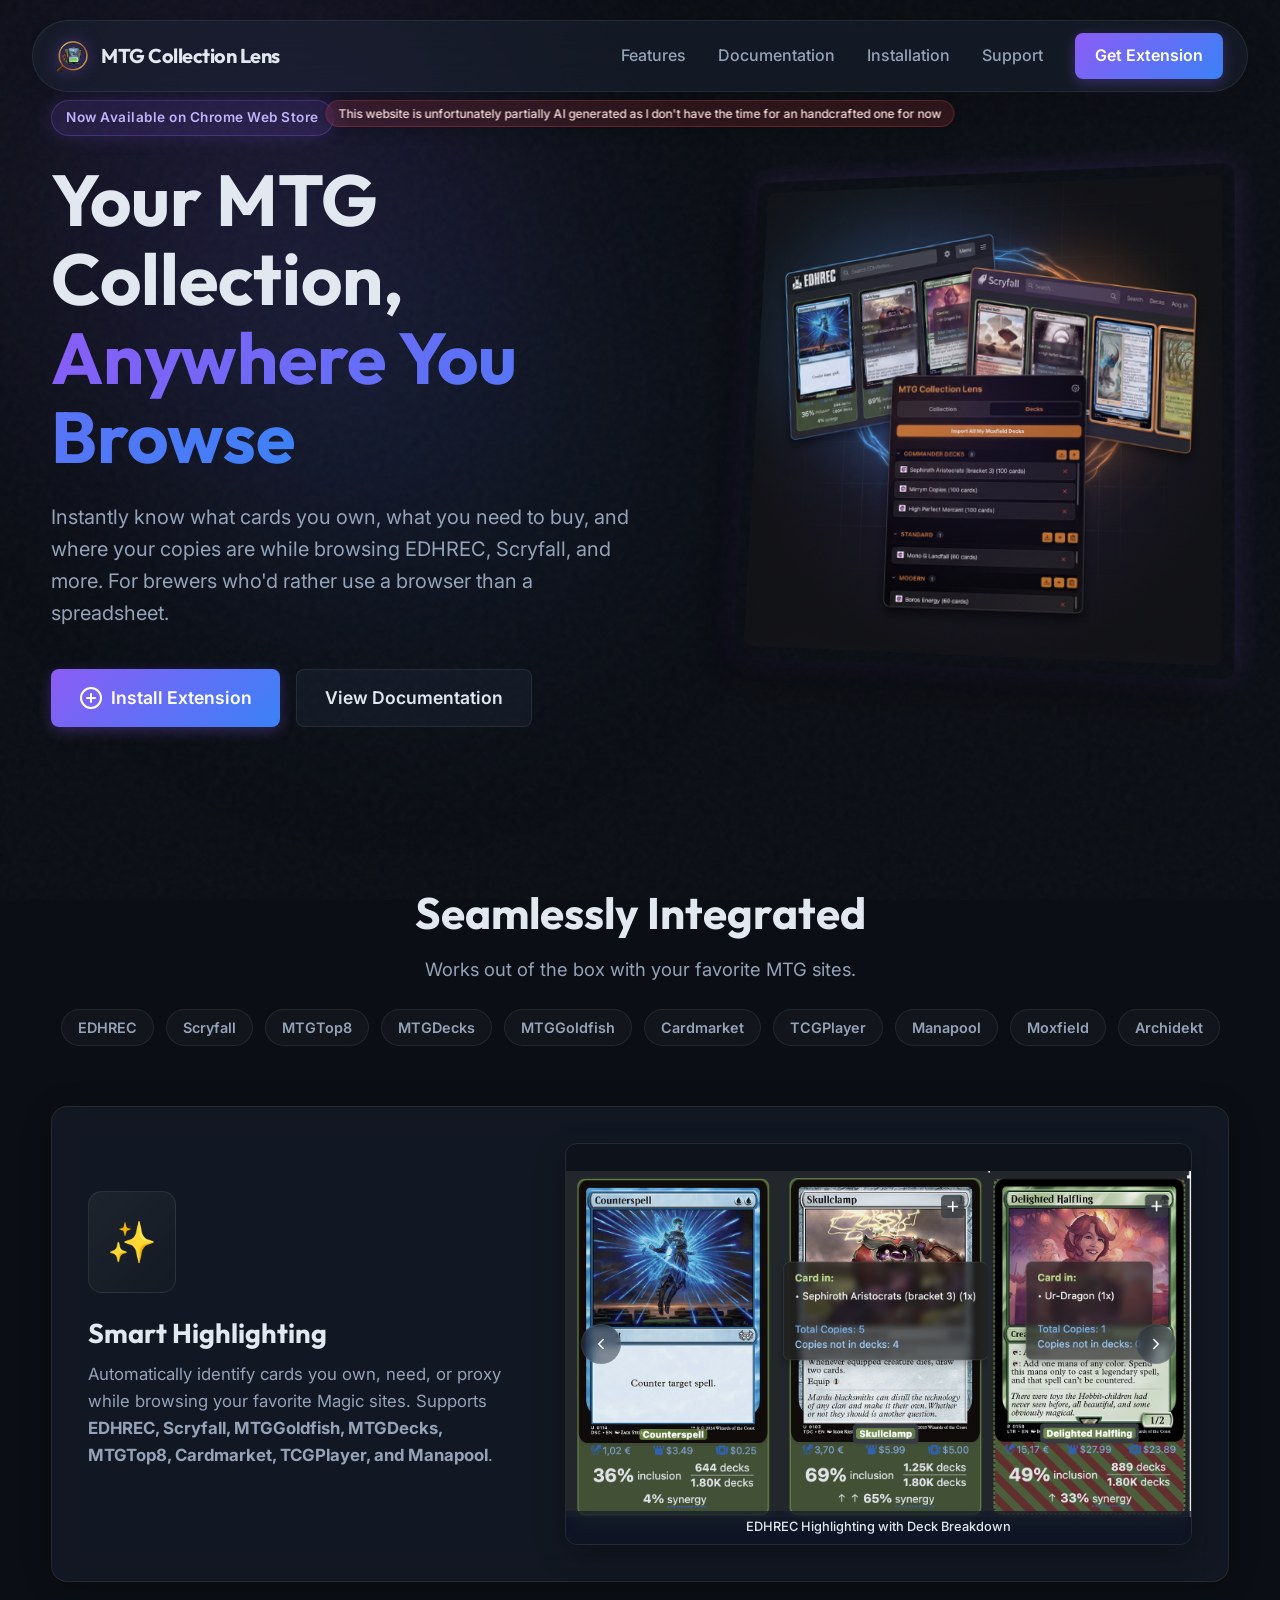
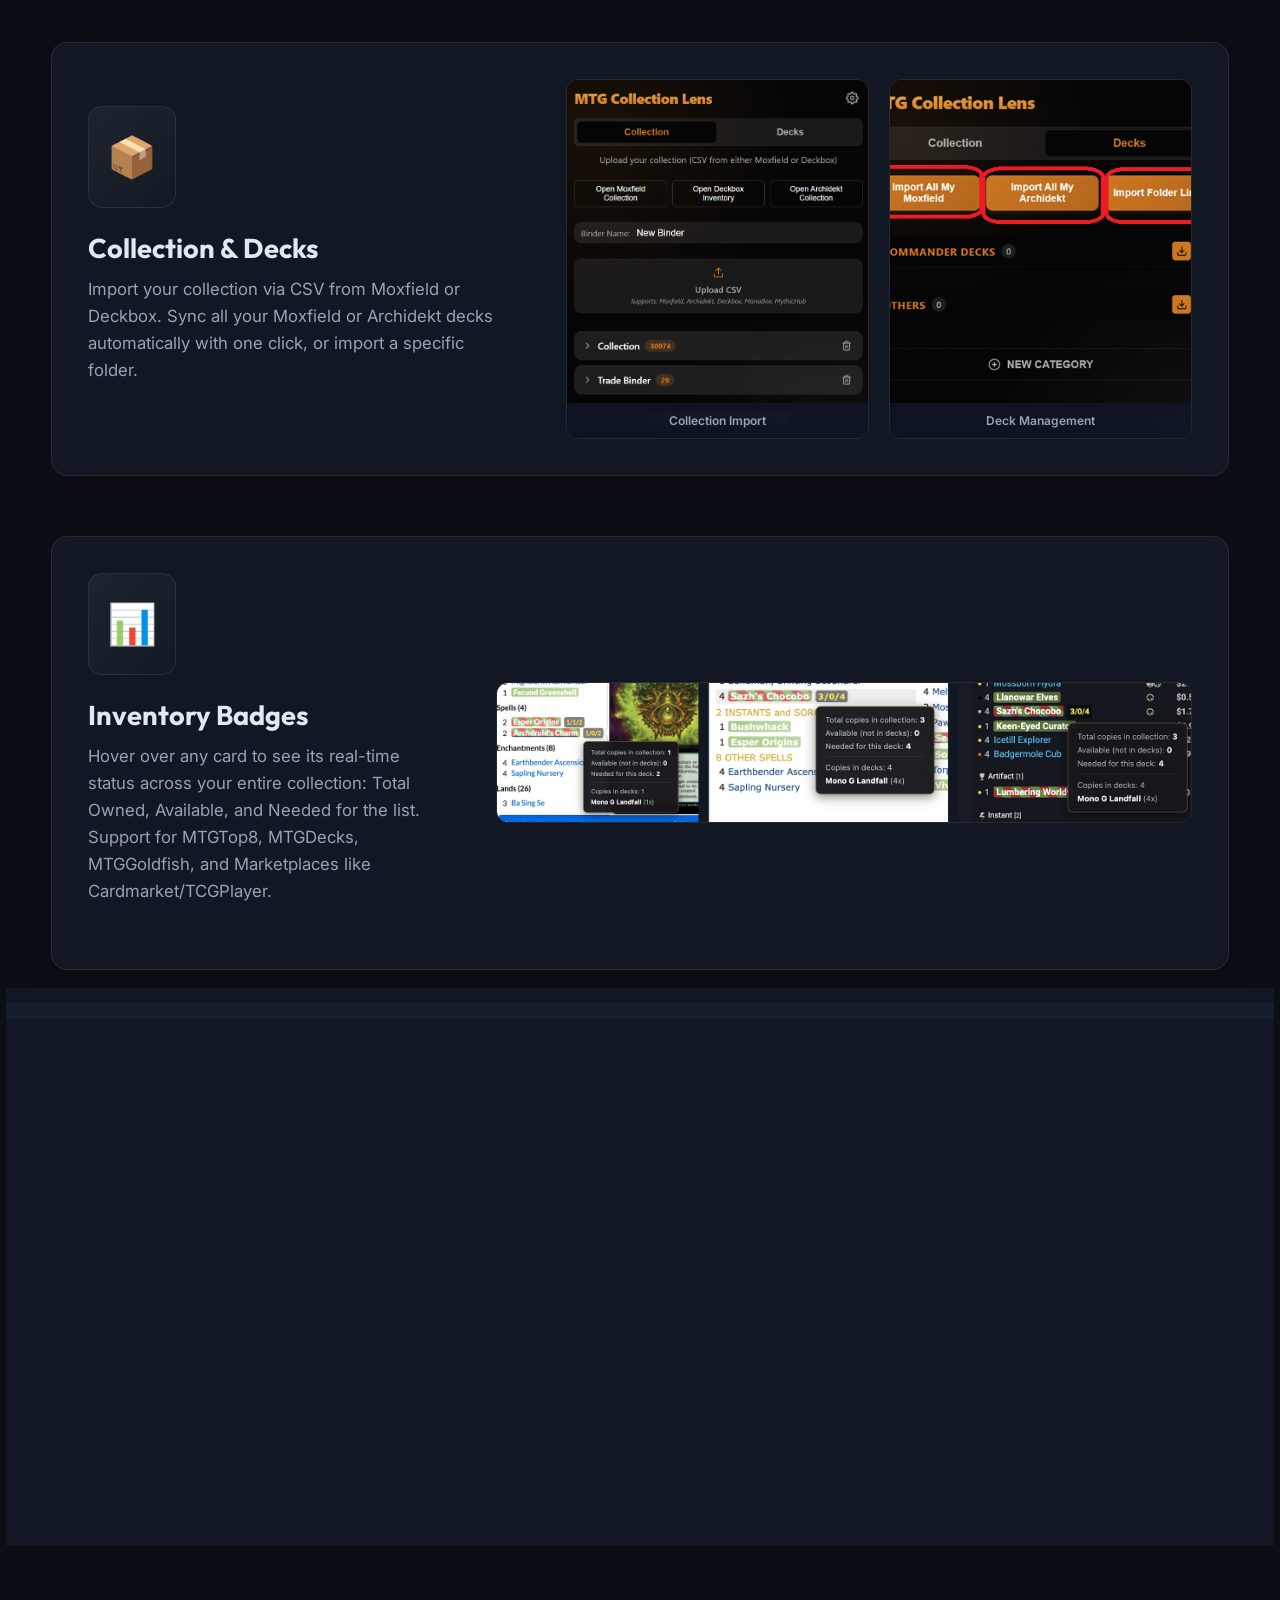
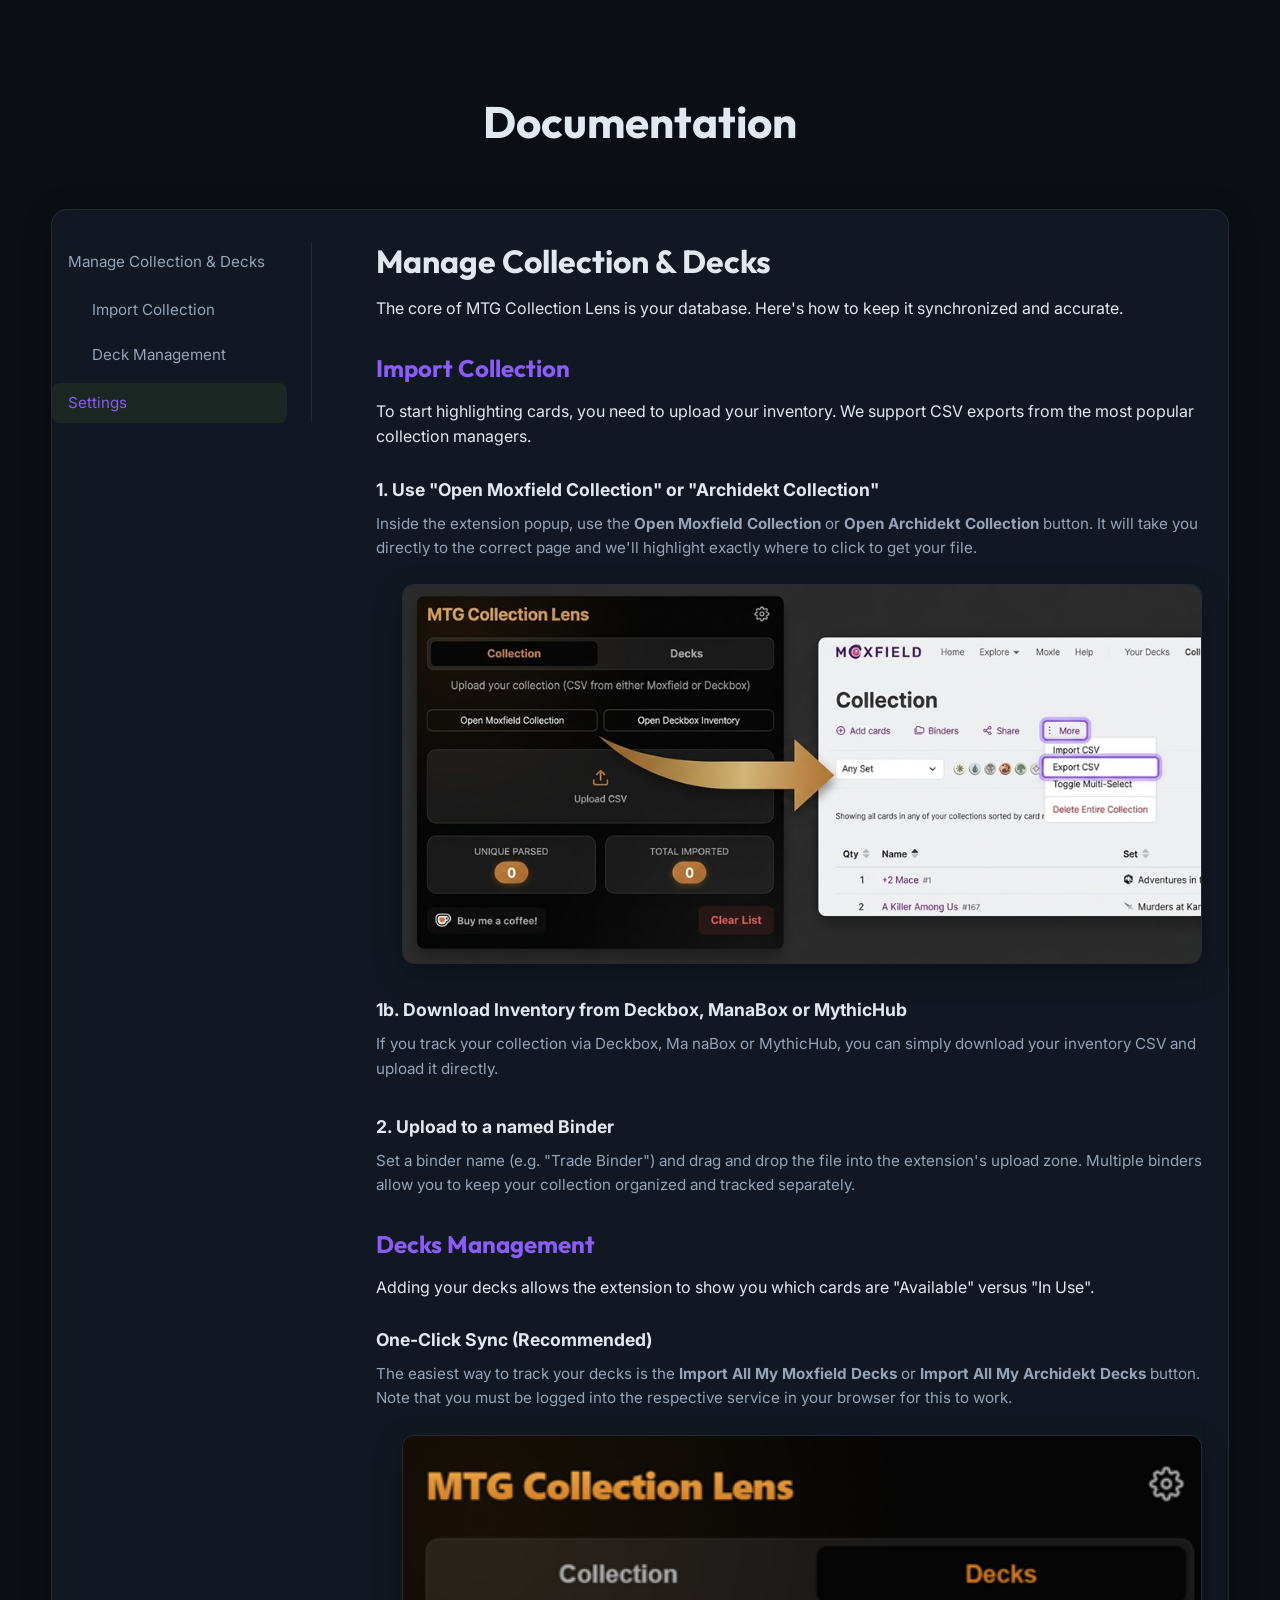
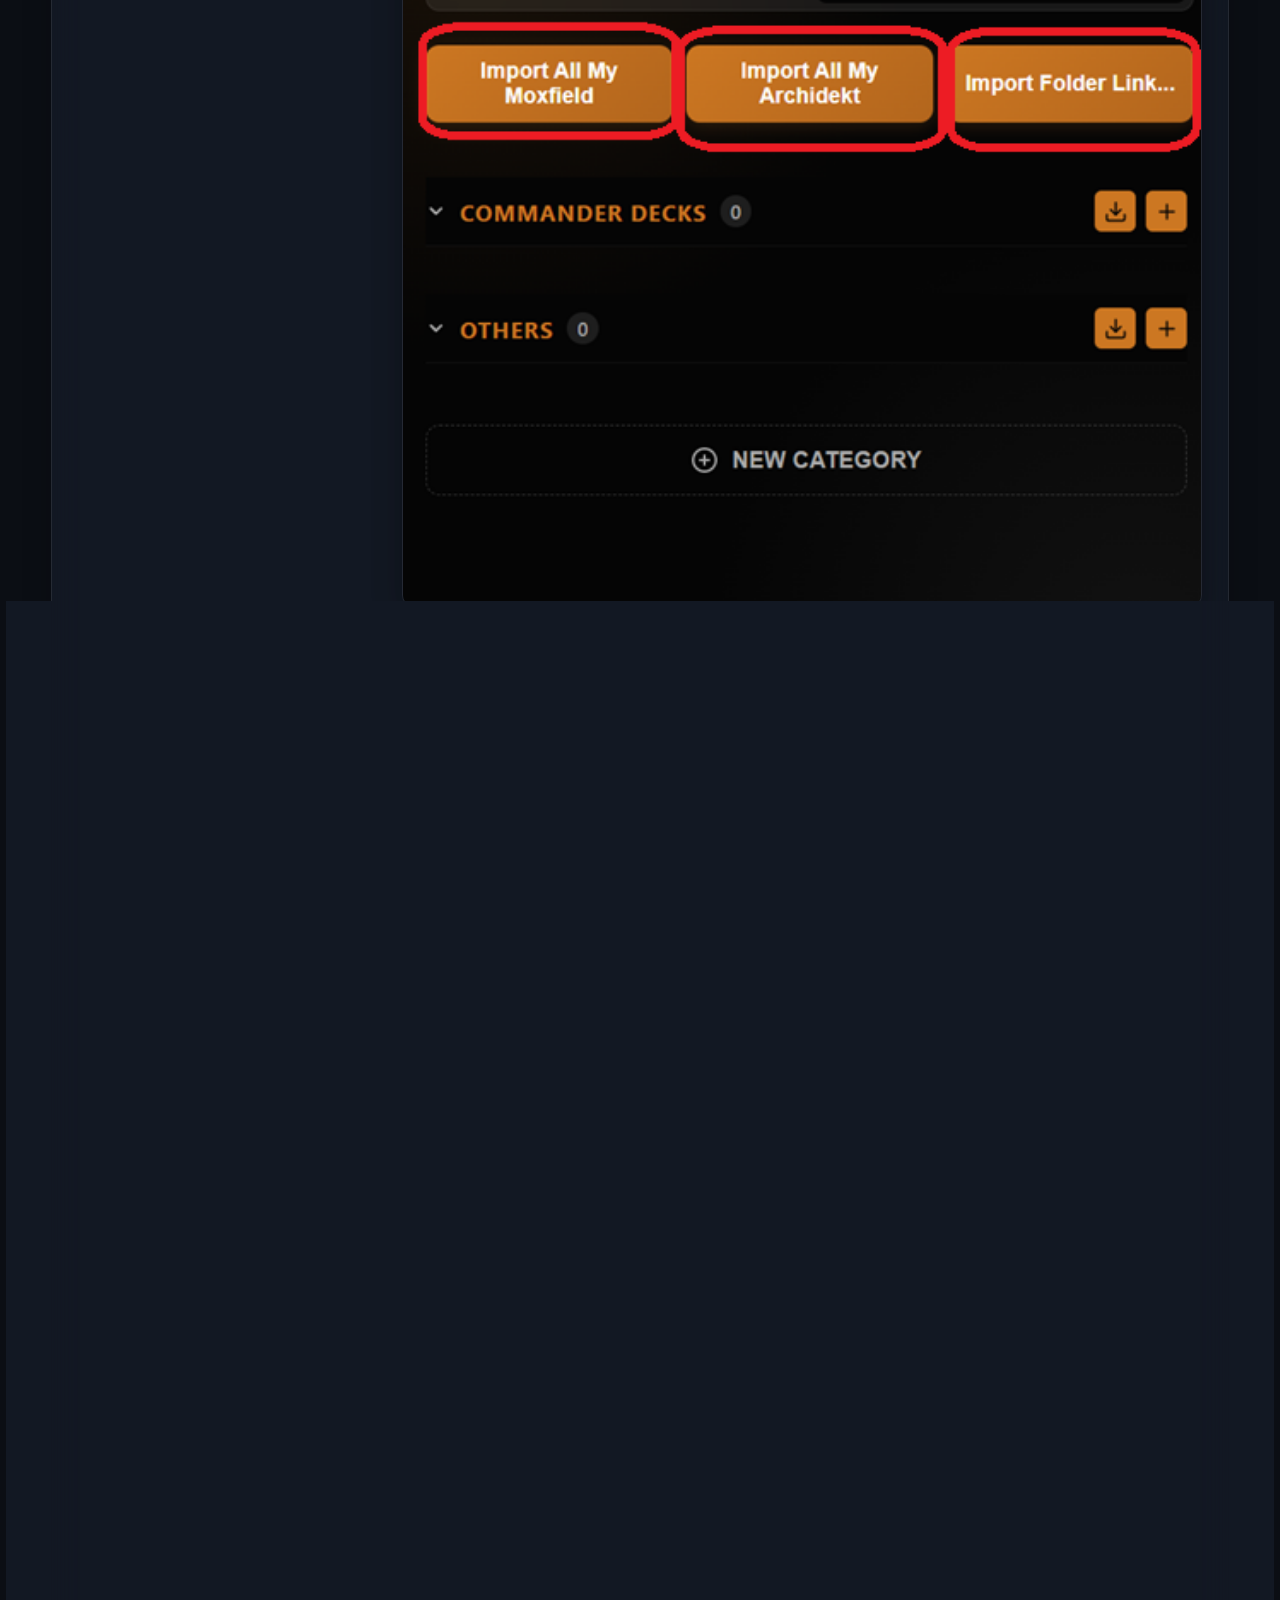
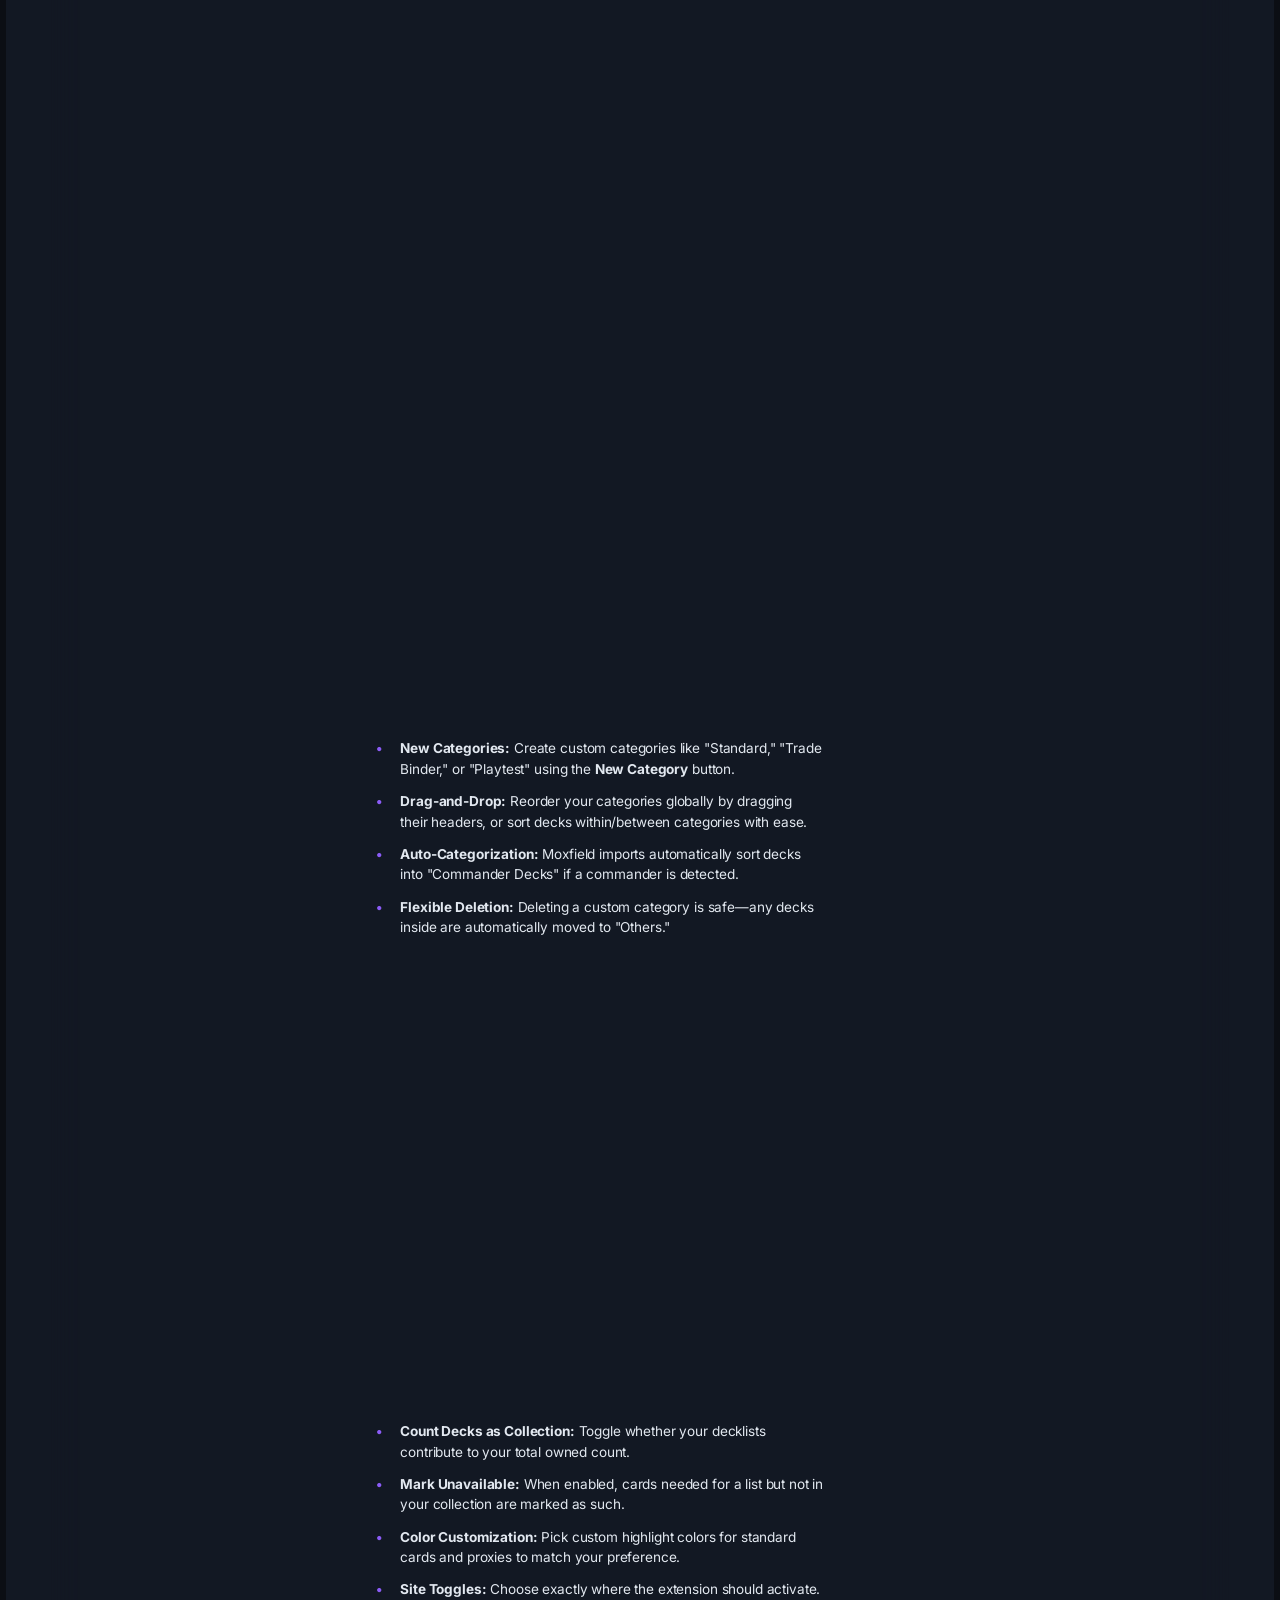
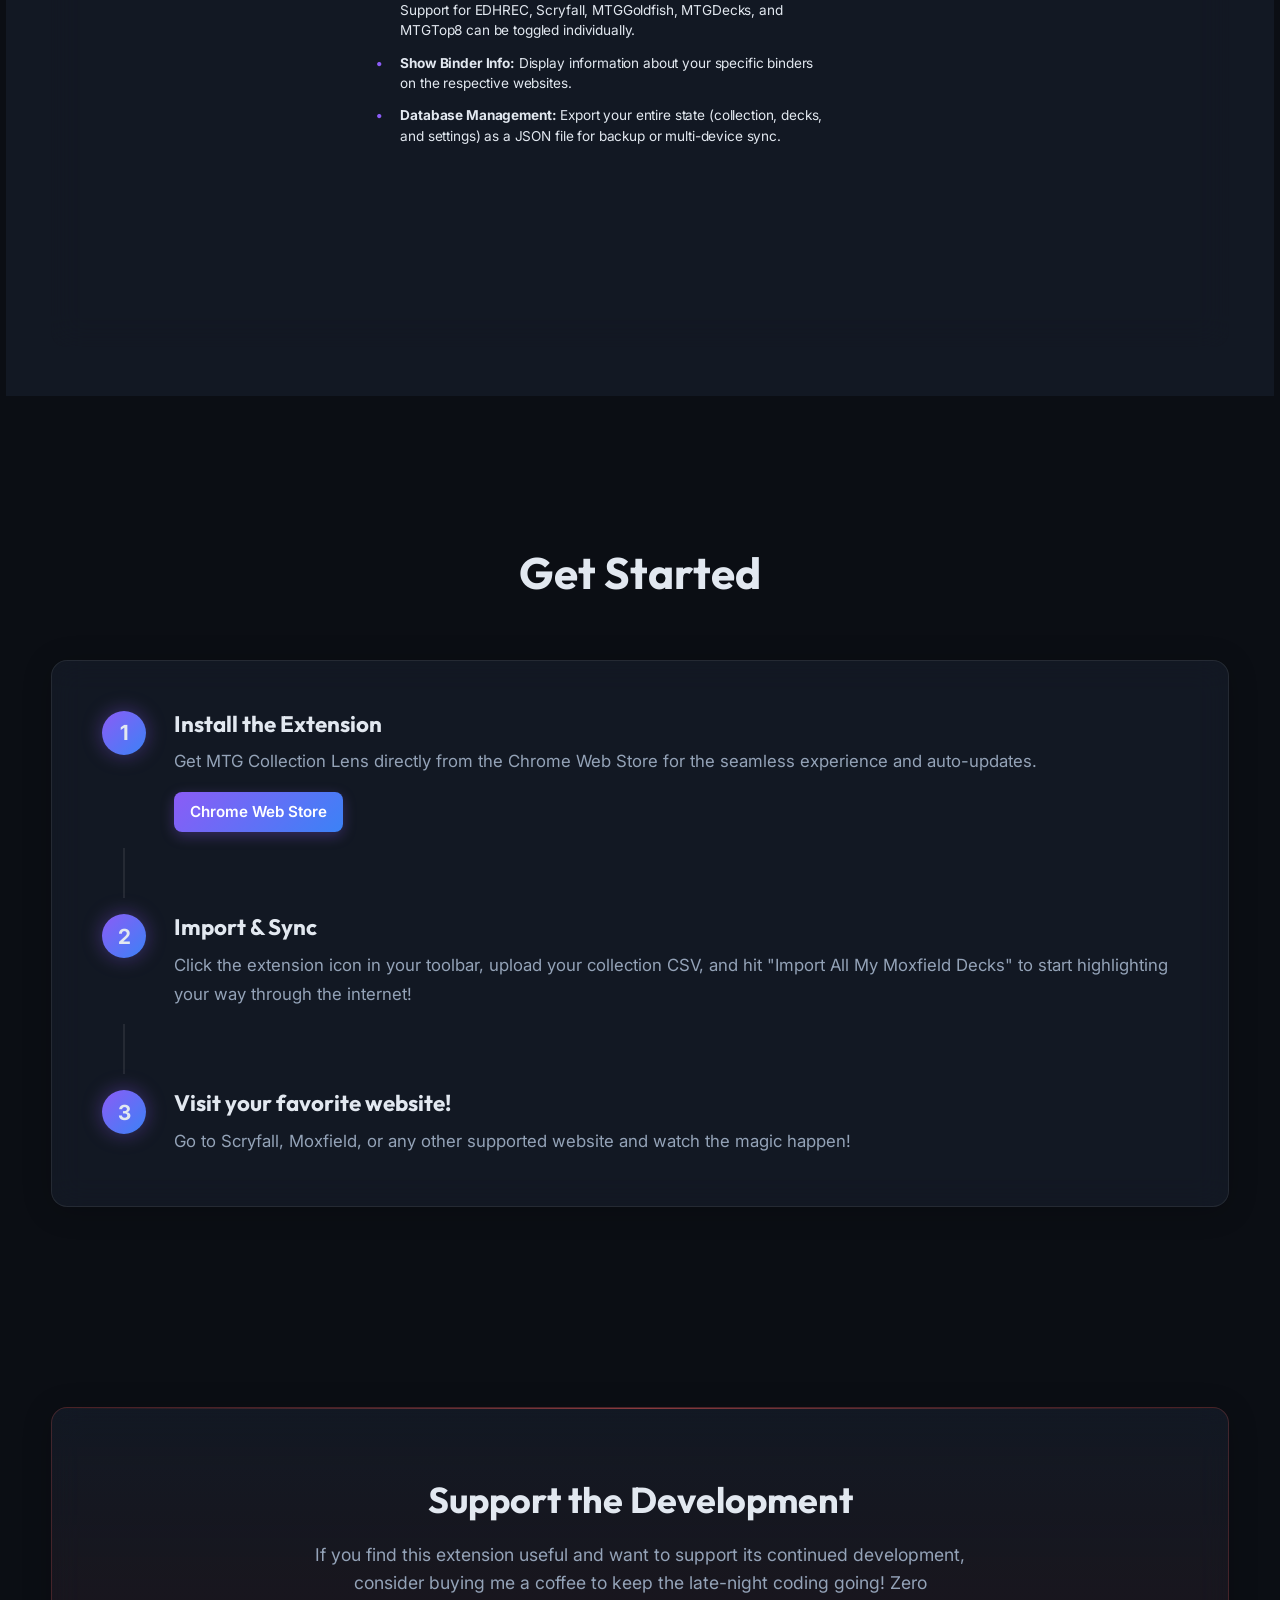
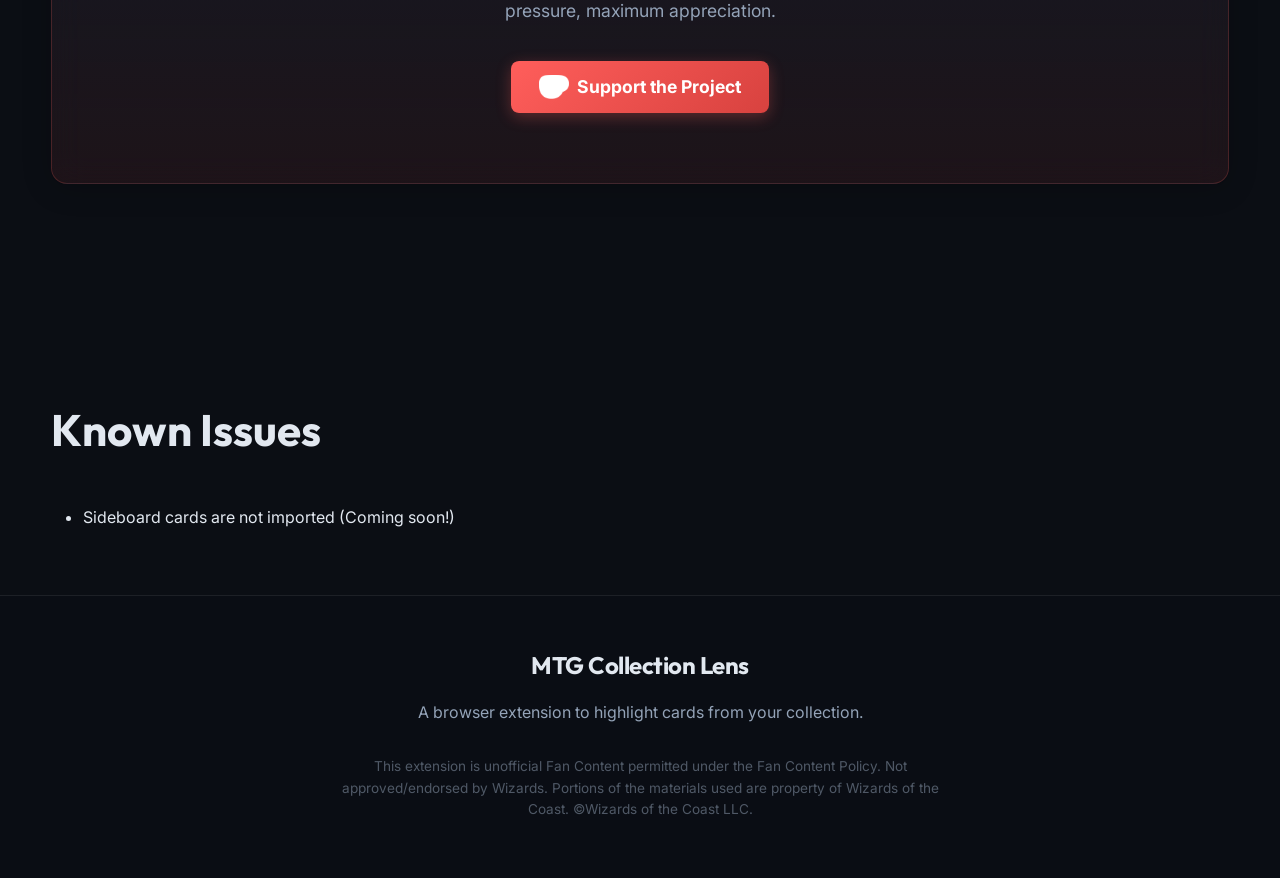
==== commit 0287bd22: "update" ====
--- a/index.html
+++ b/index.html
@@ -98,7 +98,8 @@
                         <div class="feature-icon">✨</div>
                         <h3 class="feature-title">Smart Highlighting</h3>
                         <p class="feature-text">Automatically identify cards you own, need, or proxy while browsing
-                            your favorite Magic sites. Supports <strong>EDHREC, Scryfall, MTGGoldfish, MTGDecks, MTGTop8, Cardmarket, TCGPlayer, Manapool, Moxfield,</strong> and <strong>Archidekt</strong>.</p>
+                            your favorite Magic sites. Supports <strong>EDHREC, Scryfall, MTGGoldfish, MTGDecks,
+                                MTGTop8, Cardmarket, TCGPlayer, and Manapool</strong>.</p>
                     </div>
                     <div class="carousel-container" style="flex: 1.5; margin-top: 0;">
                         <div class="carousel-track">
@@ -137,18 +138,18 @@
                     <div class="feature-card-content">
                         <div class="feature-icon">📦</div>
                         <h3 class="feature-title">Collection & Decks</h3>
-                        <p class="feature-text">Import your collection via CSV from Moxfield or Deckbox. Sync your
-                            Moxfield
-                            decks automatically with one click, categorizing them dynamically.</p>
+                        <p class="feature-text">Import your collection via CSV from Moxfield or Deckbox. Sync all your
+                            Moxfield or Archidekt
+                            decks automatically with one click, or import a specific folder.</p>
                     </div>
                     <div class="feature-images-prominent" style="flex: 1.5; margin-top: 0;">
                         <div class="feature-img-wrapper">
                             <span class="img-label">Collection Import</span>
-                            <img src="Docs/coll_a.png" loading="lazy" alt="Collection Import">
+                            <img src="Docs/coll_c.png" loading="lazy" alt="Collection Import">
                         </div>
                         <div class="feature-img-wrapper">
                             <span class="img-label">Deck Management</span>
-                            <img src="Docs/deck_a.png" loading="lazy" alt="Deck View">
+                            <img src="Docs/deck_b.png" loading="lazy" alt="Deck View">
                         </div>
                     </div>
                 </div>
@@ -161,7 +162,8 @@
                         <p class="feature-text">Hover over any card to see its
                             real-time status across your entire collection: Total Owned, Available, and Needed for
                             the
-                            list. Support for MTGTop8, MTGDecks, MTGGoldfish, and Marketplaces like Cardmarket/TCGPlayer.</p>
+                            list. Support for MTGTop8, MTGDecks, MTGGoldfish, and Marketplaces like
+                            Cardmarket/TCGPlayer.</p>
                     </div>
                     <div style="flex: 2;">
                         <img src="Docs/FastPath.png" loading="lazy" alt="Compact Highlighting" class="feature-img-full"
@@ -169,31 +171,16 @@
                     </div>
                 </div>
 
-                <!-- NEW: Instant Folder & User Sync -->
+                <!-- Shopping Sites -->
                 <div class="feature-card glass-panel feature-card-full">
                     <div class="feature-card-content">
-                        <div class="feature-icon">📂</div>
-                        <h3 class="feature-title">Instant Folder & User Sync</h3>
-                        <p class="feature-text">Import your entire Moxfield or Archidekt folder (or user profile) with a single link. The extension scans the page and fetches all decks automatically, saving you hours of manual work.</p>
-                    </div>
-                    <div style="flex: 1.5; padding: 20px; text-align: center;">
-                        <div class="placeholder-img" style="background: rgba(255,255,255,0.05); border: 1px dashed rgba(255,255,255,0.2); border-radius: 12px; height: 180px; display: flex; align-items: center; justify-content: center; color: var(--text-secondary);">
-                            [Placeholder: Folder Sync Modal]
-                        </div>
-                    </div>
-                </div>
-
-                <!-- NEW: Multi-Binder & Backup -->
-                <div class="feature-card glass-panel feature-card-full">
-                    <div class="feature-card-content">
-                        <div class="feature-icon">🗂️</div>
-                        <h3 class="feature-title">Multi-Binder & Backup</h3>
-                        <p class="feature-text">Organize your collection into multiple binders. Export your entire database as a JSON file for backup or synchronization across different devices.</p>
-                    </div>
-                    <div style="flex: 1.5; padding: 20px; text-align: center;">
-                        <div class="placeholder-img" style="background: rgba(255,255,255,0.05); border: 1px dashed rgba(255,255,255,0.2); border-radius: 12px; height: 180px; display: flex; align-items: center; justify-content: center; color: var(--text-secondary);">
-                            [Placeholder: Multi-Binder View]
-                        </div>
+                        <div class="feature-icon">🛒</div>
+                        <h3 class="feature-title">Check your collection while browsing shopping sites!</h3>
+                        <p class="feature-text">Seamlessly integrated with your favorite marketplaces. Know exactly what you need while shopping on <strong>Cardmarket, TCGPlayer, and Mana Pool</strong>, preventing accidental duplicate purchases and ensuring you get exactly what your decks require.</p>
+                    </div>
+                    <div style="flex: 2;">
+                        <img src="Docs/stores.png" loading="lazy" alt="Shopping Site Support" class="feature-img-full"
+                            style="max-width: 1000px; margin: 0; display: block;">
                     </div>
                 </div>
         </section>
@@ -229,22 +216,28 @@
 
                             <div class="doc-step">
                                 <h5>1. Use "Open Moxfield Collection" or "Archidekt Collection"</h5>
-                                <p>Inside the extension popup, use the <strong>Open Moxfield Collection</strong> or <strong>Open Archidekt Collection</strong> button.
+                                <p>Inside the extension popup, use the <strong>Open Moxfield Collection</strong> or
+                                    <strong>Open Archidekt Collection</strong> button.
                                     It will take you directly to the correct page and we'll highlight exactly where to
-                                    click to get your file.</p>
+                                    click to get your file.
+                                </p>
                                 <img src="Docs/coll_to_mox.png" alt="Collection Links" class="doc-screenshot">
                             </div>
 
                             <div class="doc-step">
-                                <h5>1b. Download Inventory from Deckbox or ManaBox</h5>
-                                <p>If you track your collection via Deckbox or ManaBox, you can simply download your inventory
+                                <h5>1b. Download Inventory from Deckbox, ManaBox or MythicHub</h5>
+                                <p>If you track your collection via Deckbox, Ma naBox or MythicHub, you can simply
+                                    download your
+                                    inventory
                                     CSV and upload it directly.</p>
                             </div>
 
                             <div class="doc-step">
                                 <h5>2. Upload to a named Binder</h5>
-                                <p>Set a binder name (e.g. "Trade Binder") and drag and drop the file into the extension's upload zone. 
-                                    Multiple binders allow you to keep your collection organized and tracked separately.</p>
+                                <p>Set a binder name (e.g. "Trade Binder") and drag and drop the file into the
+                                    extension's upload zone.
+                                    Multiple binders allow you to keep your collection organized and tracked separately.
+                                </p>
                             </div>
                         </div>
 
@@ -257,9 +250,10 @@
                             <div class="doc-step">
                                 <h5>One-Click Sync (Recommended)</h5>
                                 <p>The easiest way to track your decks is the <strong>Import All My Moxfield
-                                        Decks</strong> or <strong>Import All My Archidekt Decks</strong> button. Note that you must be logged into the respective service in your
+                                        Decks</strong> or <strong>Import All My Archidekt Decks</strong> button. Note
+                                    that you must be logged into the respective service in your
                                     browser for this to work.</p>
-                                <img src="Docs/import_settings.png" alt="Import Settings"
+                                <img src="Docs/deck_c.png" alt="Import Settings"
                                     class="doc-screenshot doc-screenshot-small">
                             </div>
 
@@ -272,8 +266,10 @@
 
                             <div class="doc-step">
                                 <h5>Bulk Import from Folder/User</h5>
-                                <p>Use the <strong>Import Folder Link...</strong> button to import dozens of decks at once. Simply paste a link to a Moxfield User profile or a specific Archidekt folder, and the extension will scan and import every public deck found.</p>
-                                <img src="Docs/folder_import_step.png" alt="Folder Import" class="doc-screenshot placeholder-img" style="height: 150px; background: rgba(0,0,0,0.2); border-radius: 8px; display: block;">
+                                <p>Use the <strong>Import Folder Link...</strong> button to import dozens of decks at
+                                    once. Simply paste a link to a Moxfield User profile or a specific Archidekt folder,
+                                    and the extension will scan and import every public deck found.</p>
+                                <img src="Docs/folder_import.png" alt="Folder Import" class="doc-screenshot">
                             </div>
 
                             <div class="doc-step">
@@ -327,6 +323,9 @@
                                     <li><strong>Site Toggles:</strong> Choose exactly where the extension should
                                         activate. Support for EDHREC, Scryfall, MTGGoldfish, MTGDecks, and MTGTop8 can
                                         be toggled individually.</li>
+                                    <li><strong>Show Binder Info:</strong> Display information about your specific
+                                        binders
+                                        on the respective websites.</li>
                                     <li><strong>Database Management:</strong> Export your entire state (collection,
                                         decks, and settings) as a JSON file for backup or multi-device sync.</li>
                                 </ul>
